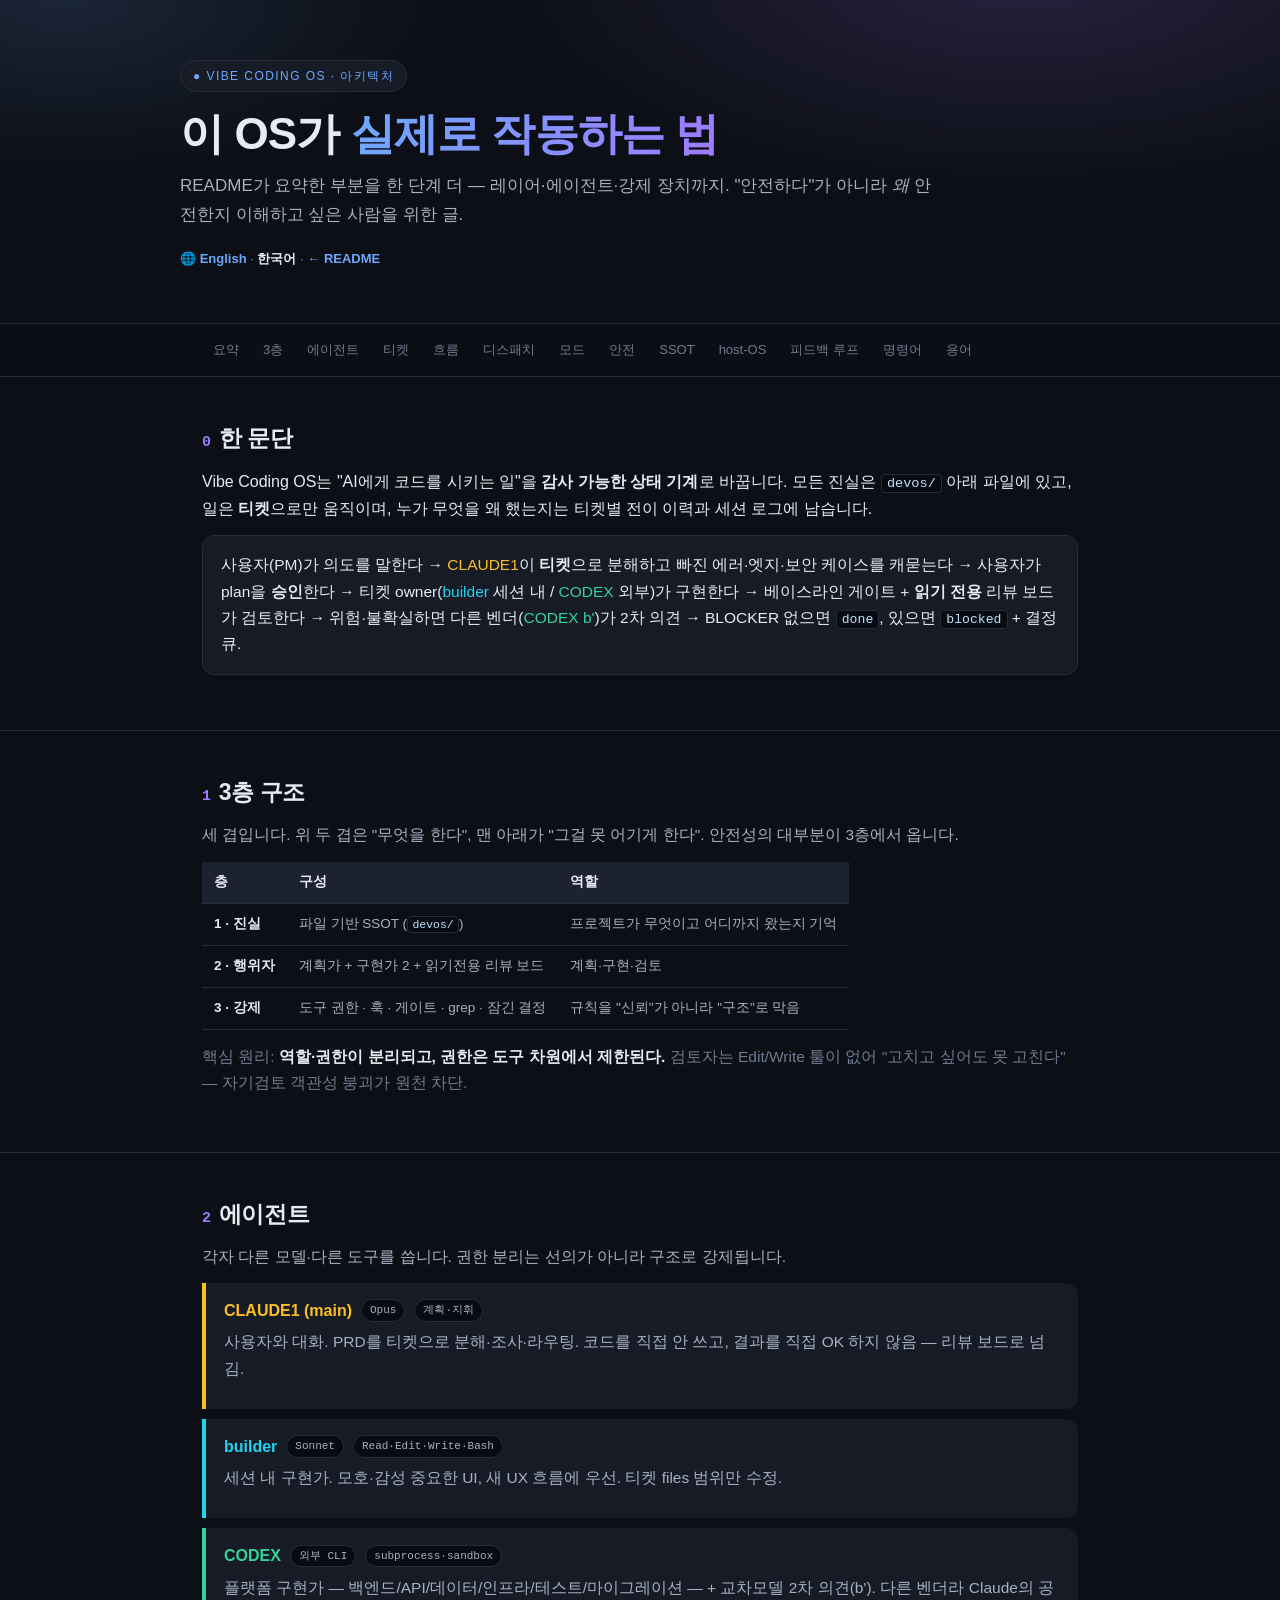
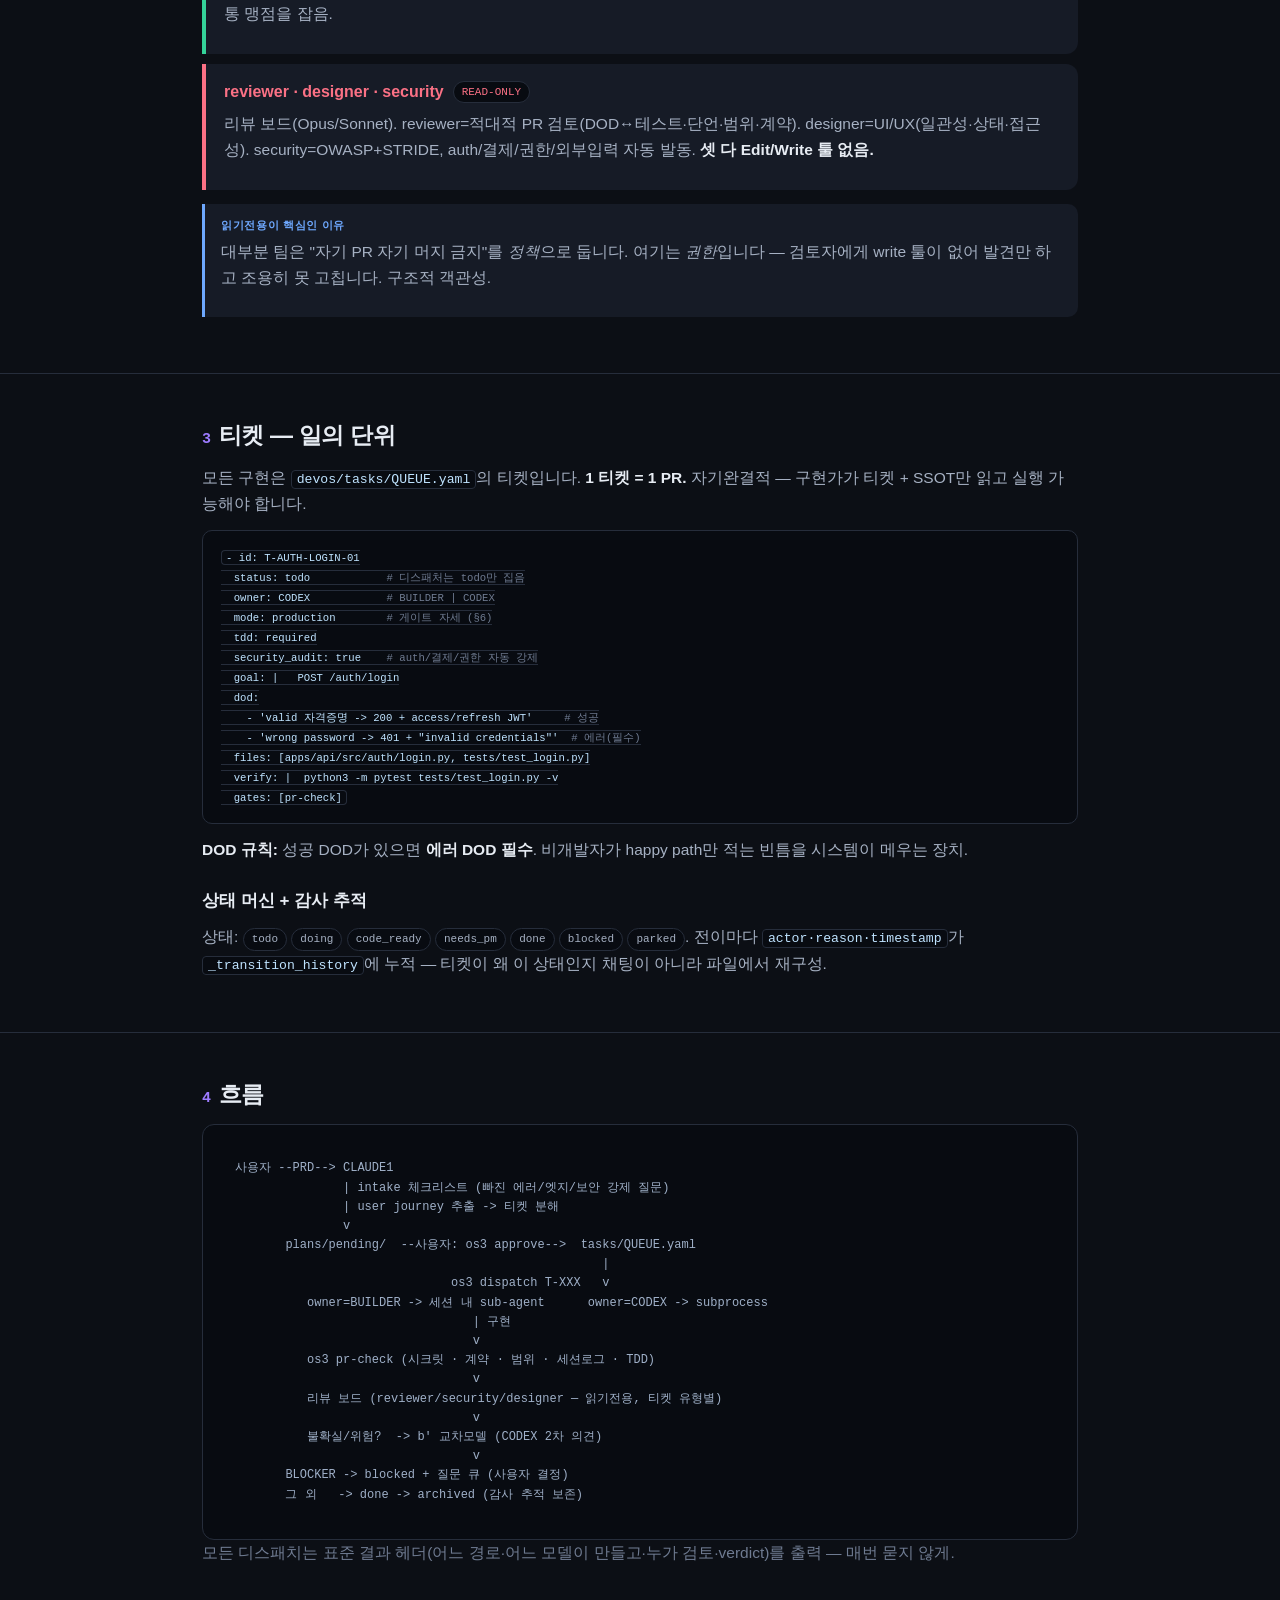
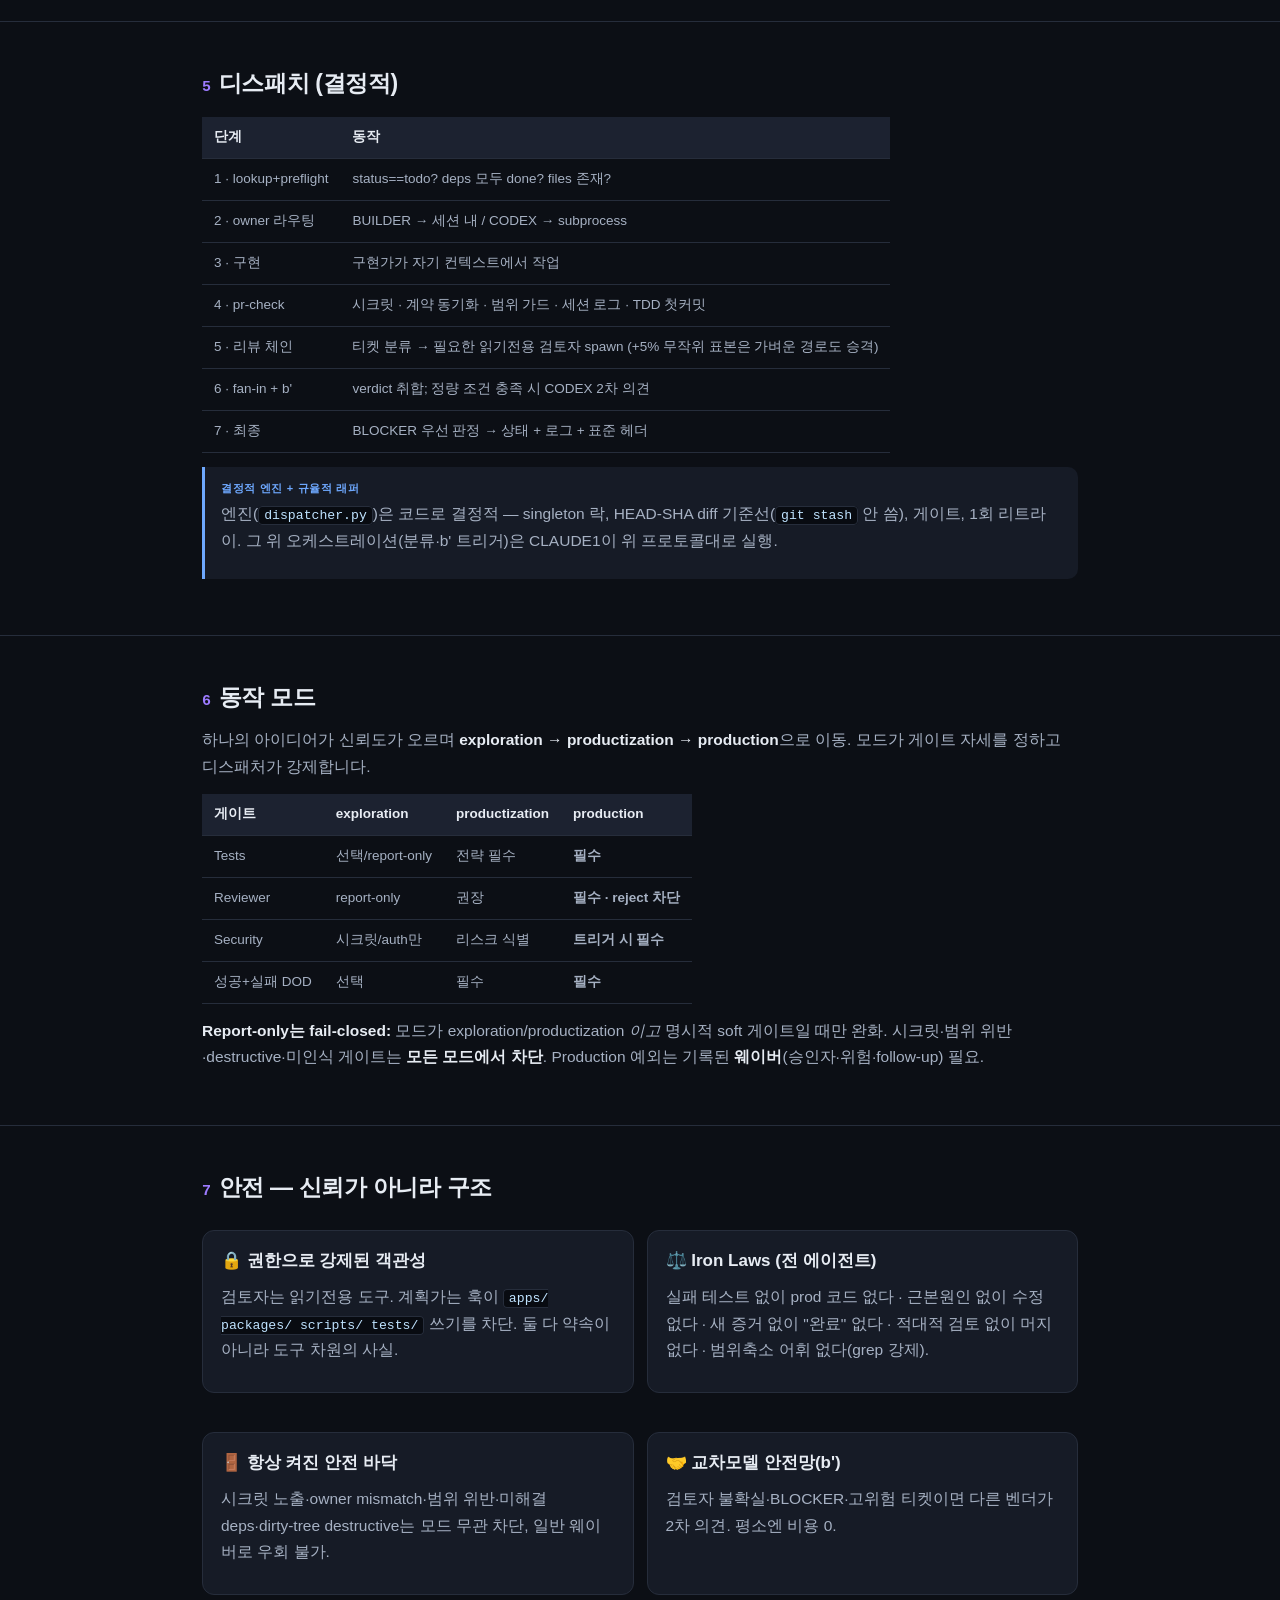
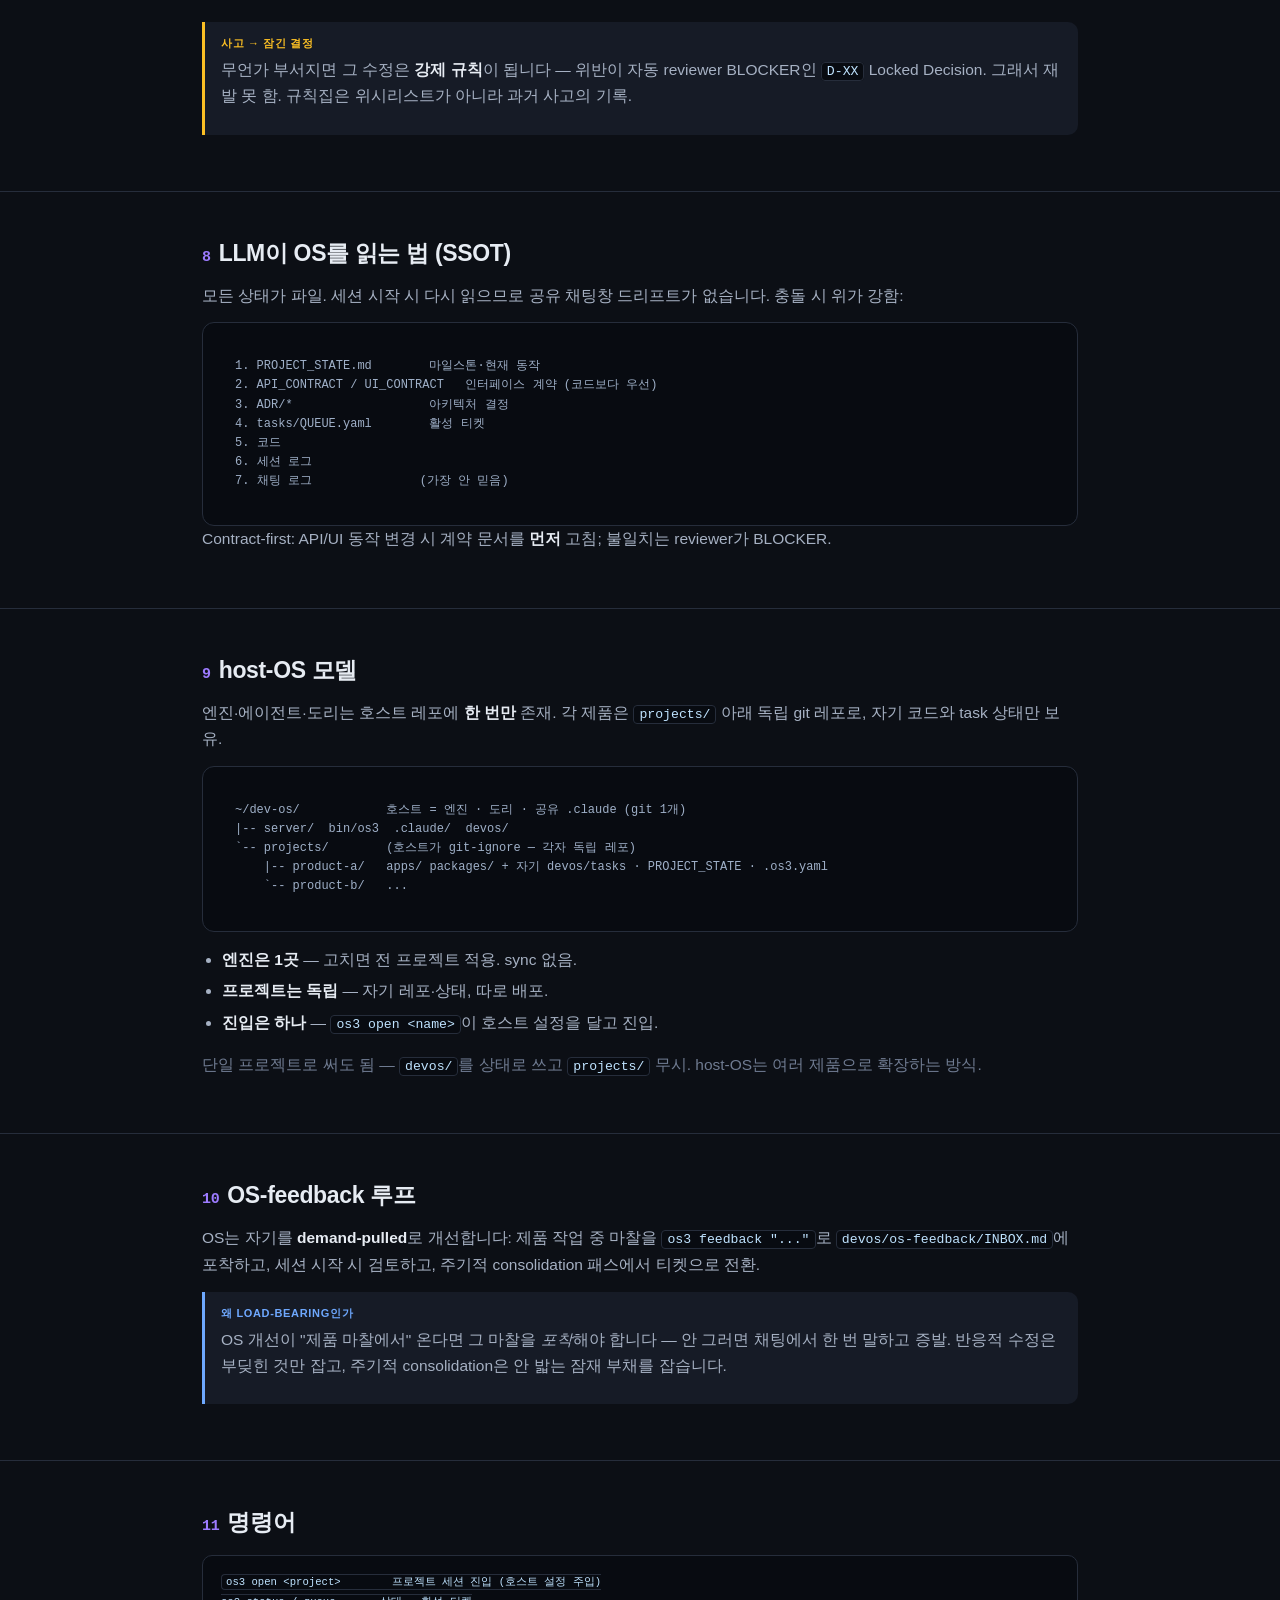
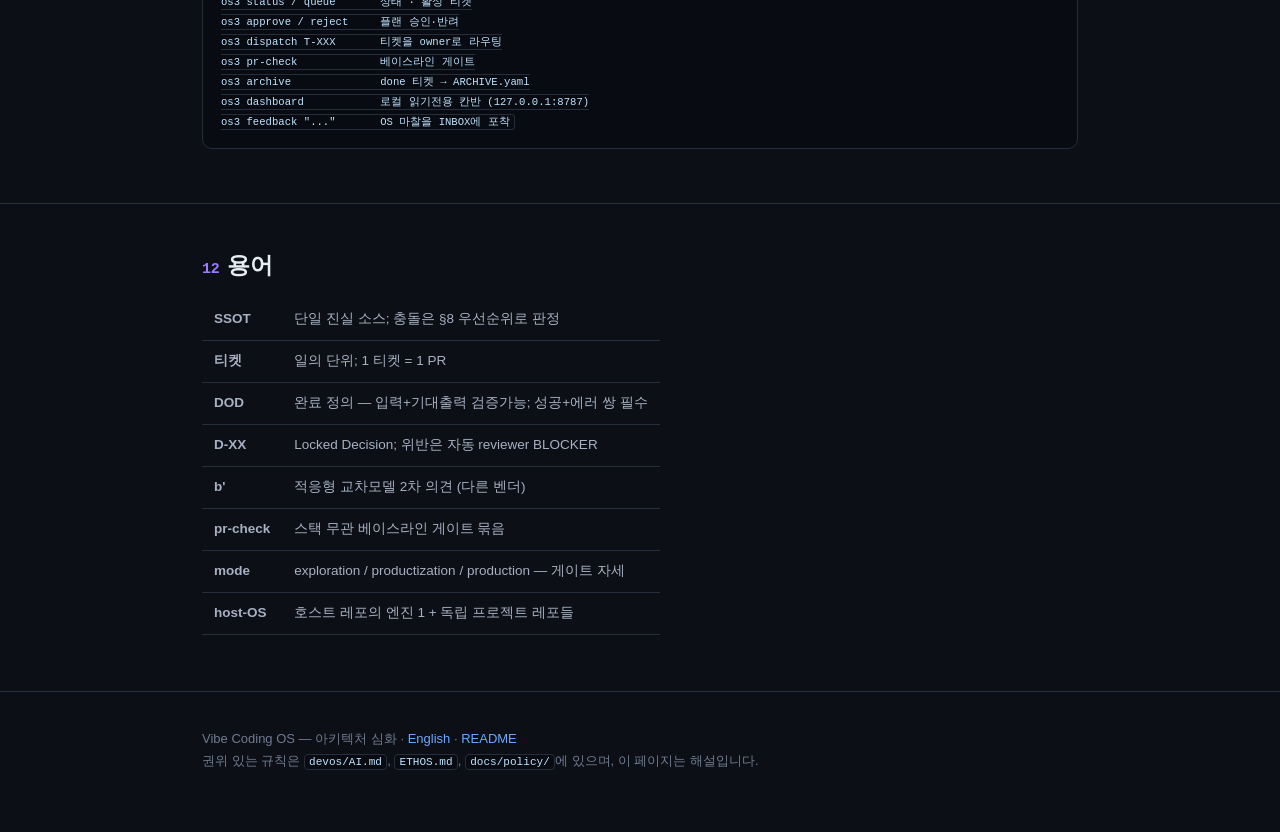
==== docs/deep-dive.ko.html @ 46623f46 "docs: add EN/KO architecture deep-dive HTML + link from README - docs/deep-dive.en.html / deep-dive." ====
<!DOCTYPE html>
<html lang="ko">
<head>
<meta charset="UTF-8">
<meta name="viewport" content="width=device-width, initial-scale=1.0">
<title>Vibe Coding OS — 아키텍처 심화</title>
<style>
  :root{--bg:#0c0f15;--panel:#11151e;--card:#161b26;--card2:#1c2230;--line:#262d3b;--ink:#e7ecf3;--ink2:#a6b1c3;--ink3:#6f7b91;--acc:#6ea8fe;--acc2:#9d7bff;--ok:#34d399;--warn:#fbbf24;--block:#fb7185;--builder:#22d3ee;--reviewer:#fb7185;--designer:#c084fc;--security:#fb923c;--codex:#34d399;--claude1:#fbbf24;--mono:"SF Mono",ui-monospace,Menlo,Consolas,monospace;--sans:-apple-system,BlinkMacSystemFont,"Segoe UI","Apple SD Gothic Neo",Roboto,sans-serif}
  *{box-sizing:border-box}html{scroll-behavior:smooth}
  body{margin:0;background:var(--bg);color:var(--ink);font-family:var(--sans);line-height:1.7;font-size:15.5px;-webkit-font-smoothing:antialiased}
  a{color:var(--acc);text-decoration:none}a:hover{text-decoration:underline}
  code{font-family:var(--mono);font-size:.85em;background:#080b11;border:1px solid var(--line);border-radius:4px;padding:.08em .38em;color:#bfe3ff}
  pre{font-family:var(--mono);font-size:12.5px;line-height:1.6;background:#080b11;border:1px solid var(--line);border-radius:10px;padding:16px 18px;overflow-x:auto;color:#ccd6e4}
  .wrap{max-width:920px;margin:0 auto;padding:0 22px}
  header.hero{border-bottom:1px solid var(--line);background:radial-gradient(900px 380px at 80% -10%,rgba(157,123,255,.18),transparent 60%),radial-gradient(700px 320px at 5% 0,rgba(110,168,254,.14),transparent 55%),var(--bg)}
  .hero-in{padding:60px 0 40px}
  .kick{display:inline-block;font-size:12px;letter-spacing:.12em;text-transform:uppercase;color:var(--acc);border:1px solid var(--line);background:var(--card);padding:5px 12px;border-radius:999px;margin-bottom:18px}
  h1{font-size:clamp(28px,5vw,44px);line-height:1.08;margin:0 0 14px;letter-spacing:-.02em;font-weight:800}
  h1 .g{background:linear-gradient(100deg,var(--acc),var(--acc2));-webkit-background-clip:text;background-clip:text;color:transparent}
  .lead{font-size:17px;color:var(--ink2);max-width:760px;margin:0 0 18px}
  .langs{font-size:13px;color:var(--ink3)}.langs a{font-weight:600}
  nav.toc{position:sticky;top:0;z-index:20;background:rgba(12,15,21,.85);backdrop-filter:blur(10px);border-bottom:1px solid var(--line)}
  nav.toc .wrap{display:flex;gap:2px;overflow-x:auto;padding:9px 22px}
  nav.toc a{white-space:nowrap;font-size:13px;color:var(--ink3);padding:6px 11px;border-radius:7px}
  nav.toc a:hover{color:var(--ink);background:var(--card);text-decoration:none}
  section{padding:42px 0;border-top:1px solid var(--line)}section:first-of-type{border-top:none}
  h2{font-size:23px;font-weight:800;letter-spacing:-.015em;margin:0 0 10px}
  h2 .n{font-family:var(--mono);font-size:15px;color:var(--acc2);font-weight:600;margin-right:8px}
  h3{font-size:17px;font-weight:700;margin:24px 0 8px}
  p{color:var(--ink2);margin:0 0 13px}ul,ol{color:var(--ink2);padding-left:20px}li{margin:5px 0}
  strong{color:var(--ink)}.muted{color:var(--ink3)}.lead2{font-size:16px;color:var(--ink)}
  table{width:100%;border-collapse:collapse;margin:14px 0;font-size:13.5px;display:block;overflow-x:auto}
  th,td{text-align:left;padding:9px 12px;border-bottom:1px solid var(--line);vertical-align:top}
  th{color:var(--ink);font-weight:700;background:var(--card2);white-space:nowrap}td{color:var(--ink2)}
  .card{background:var(--card);border:1px solid var(--line);border-radius:12px;padding:16px 18px;margin:13px 0}
  .grid{display:grid;gap:13px}.g2{grid-template-columns:1fr 1fr}
  @media(max-width:760px){.g2{grid-template-columns:1fr}}
  .note{border-left:3px solid var(--acc);background:var(--card);border-radius:0 10px 10px 0;padding:12px 16px;margin:14px 0}
  .note .l{font-weight:800;font-size:11px;letter-spacing:.06em;text-transform:uppercase;color:var(--acc);display:block;margin-bottom:4px}
  .note.warn{border-color:var(--warn)}.note.warn .l{color:var(--warn)}
  .chip{display:inline-block;font-family:var(--mono);font-size:11px;padding:1px 8px;border-radius:999px;border:1px solid var(--line);background:#080b11;color:var(--ink2)}
  .c1{color:var(--claude1)}.b{color:var(--builder)}.cx{color:var(--codex)}.r{color:var(--reviewer)}
  .agent{border-left:4px solid var(--line);background:var(--card);border-radius:0 12px 12px 0;padding:14px 18px;margin:10px 0}
  .agent .top{display:flex;align-items:center;gap:9px;flex-wrap:wrap;margin-bottom:5px}.agent .nm{font-weight:800;font-size:16px}
  .agent.c1{border-color:var(--claude1)}.agent.c1 .nm{color:var(--claude1)}
  .agent.b{border-color:var(--builder)}.agent.b .nm{color:var(--builder)}
  .agent.cx{border-color:var(--codex)}.agent.cx .nm{color:var(--codex)}
  .agent.r{border-color:var(--reviewer)}.agent.r .nm{color:var(--reviewer)}
  .diagram{background:#080b11;border:1px solid var(--line);border-radius:12px;padding:6px 14px;overflow-x:auto}
  .diagram pre{border:none;background:none;font-size:12px;color:#9fb0c8;white-space:pre}
  .foot{color:var(--ink3);font-size:13px;padding:36px 0 60px;border-top:1px solid var(--line)}
</style>
</head>
<body>
<header class="hero"><div class="wrap hero-in">
  <span class="kick">● Vibe Coding OS · 아키텍처</span>
  <h1>이 OS가 <span class="g">실제로 작동하는 법</span></h1>
  <p class="lead">README가 요약한 부분을 한 단계 더 — 레이어·에이전트·강제 장치까지. "안전하다"가 아니라 <em>왜</em> 안전한지 이해하고 싶은 사람을 위한 글.</p>
  <p class="langs">🌐 <a href="deep-dive.en.html">English</a> · <strong>한국어</strong> · <a href="../README.md">← README</a></p>
</div></header>

<nav class="toc"><div class="wrap">
  <a href="#tl">요약</a><a href="#layers">3층</a><a href="#agents">에이전트</a><a href="#tickets">티켓</a>
  <a href="#flow">흐름</a><a href="#dispatch">디스패치</a><a href="#modes">모드</a><a href="#safety">안전</a>
  <a href="#ssot">SSOT</a><a href="#hostos">host-OS</a><a href="#feedback">피드백 루프</a><a href="#cli">명령어</a><a href="#glossary">용어</a>
</div></nav>

<section id="tl"><div class="wrap">
  <h2><span class="n">0</span>한 문단</h2>
  <p class="lead2">Vibe Coding OS는 "AI에게 코드를 시키는 일"을 <strong>감사 가능한 상태 기계</strong>로 바꿉니다. 모든 진실은 <code>devos/</code> 아래 파일에 있고, 일은 <strong>티켓</strong>으로만 움직이며, 누가 무엇을 왜 했는지는 티켓별 전이 이력과 세션 로그에 남습니다.</p>
  <div class="card"><p style="margin:0;color:var(--ink)">사용자(PM)가 의도를 말한다 → <span class="c1">CLAUDE1</span>이 <strong>티켓</strong>으로 분해하고 빠진 에러·엣지·보안 케이스를 캐묻는다 → 사용자가 plan을 <strong>승인</strong>한다 → 티켓 owner(<span class="b">builder</span> 세션 내 / <span class="cx">CODEX</span> 외부)가 구현한다 → 베이스라인 게이트 + <strong>읽기 전용</strong> 리뷰 보드가 검토한다 → 위험·불확실하면 다른 벤더(<span class="cx">CODEX b'</span>)가 2차 의견 → BLOCKER 없으면 <code>done</code>, 있으면 <code>blocked</code> + 결정 큐.</p></div>
</div></section>

<section id="layers"><div class="wrap">
  <h2><span class="n">1</span>3층 구조</h2>
  <p>세 겹입니다. 위 두 겹은 "무엇을 한다", 맨 아래가 "그걸 못 어기게 한다". 안전성의 대부분이 3층에서 옵니다.</p>
  <table>
    <thead><tr><th>층</th><th>구성</th><th>역할</th></tr></thead>
    <tbody>
      <tr><td><strong>1 · 진실</strong></td><td>파일 기반 SSOT (<code>devos/</code>)</td><td>프로젝트가 무엇이고 어디까지 왔는지 기억</td></tr>
      <tr><td><strong>2 · 행위자</strong></td><td>계획가 + 구현가 2 + 읽기전용 리뷰 보드</td><td>계획·구현·검토</td></tr>
      <tr><td><strong>3 · 강제</strong></td><td>도구 권한 · 훅 · 게이트 · grep · 잠긴 결정</td><td>규칙을 "신뢰"가 아니라 "구조"로 막음</td></tr>
    </tbody>
  </table>
  <p class="muted">핵심 원리: <strong>역할·권한이 분리되고, 권한은 도구 차원에서 제한된다.</strong> 검토자는 Edit/Write 툴이 없어 "고치고 싶어도 못 고친다" — 자기검토 객관성 붕괴가 원천 차단.</p>
</div></section>

<section id="agents"><div class="wrap">
  <h2><span class="n">2</span>에이전트</h2>
  <p>각자 다른 모델·다른 도구를 씁니다. 권한 분리는 선의가 아니라 구조로 강제됩니다.</p>
  <div class="agent c1"><div class="top"><span class="nm">CLAUDE1 (main)</span><span class="chip">Opus</span><span class="chip">계획·지휘</span></div><p>사용자와 대화. PRD를 티켓으로 분해·조사·라우팅. 코드를 직접 안 쓰고, 결과를 직접 OK 하지 않음 — 리뷰 보드로 넘김.</p></div>
  <div class="agent b"><div class="top"><span class="nm">builder</span><span class="chip">Sonnet</span><span class="chip">Read·Edit·Write·Bash</span></div><p>세션 내 구현가. 모호·감성 중요한 UI, 새 UX 흐름에 우선. 티켓 files 범위만 수정.</p></div>
  <div class="agent cx"><div class="top"><span class="nm">CODEX</span><span class="chip">외부 CLI</span><span class="chip">subprocess·sandbox</span></div><p>플랫폼 구현가 — 백엔드/API/데이터/인프라/테스트/마이그레이션 — + 교차모델 2차 의견(b'). 다른 벤더라 Claude의 공통 맹점을 잡음.</p></div>
  <div class="agent r"><div class="top"><span class="nm">reviewer · designer · security</span><span class="chip" style="color:var(--reviewer)">READ-ONLY</span></div><p>리뷰 보드(Opus/Sonnet). reviewer=적대적 PR 검토(DOD↔테스트·단언·범위·계약). designer=UI/UX(일관성·상태·접근성). security=OWASP+STRIDE, auth/결제/권한/외부입력 자동 발동. <strong>셋 다 Edit/Write 툴 없음.</strong></p></div>
  <div class="note"><span class="l">읽기전용이 핵심인 이유</span><p>대부분 팀은 "자기 PR 자기 머지 금지"를 <em>정책</em>으로 둡니다. 여기는 <em>권한</em>입니다 — 검토자에게 write 툴이 없어 발견만 하고 조용히 못 고칩니다. 구조적 객관성.</p></div>
</div></section>

<section id="tickets"><div class="wrap">
  <h2><span class="n">3</span>티켓 — 일의 단위</h2>
  <p>모든 구현은 <code>devos/tasks/QUEUE.yaml</code>의 티켓입니다. <strong>1 티켓 = 1 PR.</strong> 자기완결적 — 구현가가 티켓 + SSOT만 읽고 실행 가능해야 합니다.</p>
  <pre><code>- id: T-AUTH-LOGIN-01
  status: todo            <span class="muted"># 디스패처는 todo만 집음</span>
  owner: CODEX            <span class="muted"># BUILDER | CODEX</span>
  mode: production        <span class="muted"># 게이트 자세 (§6)</span>
  tdd: required
  security_audit: true    <span class="muted"># auth/결제/권한 자동 강제</span>
  goal: |   POST /auth/login
  dod:
    - 'valid 자격증명 -> 200 + access/refresh JWT'     <span class="muted"># 성공</span>
    - 'wrong password -> 401 + "invalid credentials"'  <span class="muted"># 에러(필수)</span>
  files: [apps/api/src/auth/login.py, tests/test_login.py]
  verify: |  python3 -m pytest tests/test_login.py -v
  gates: [pr-check]</code></pre>
  <p><strong>DOD 규칙:</strong> 성공 DOD가 있으면 <strong>에러 DOD 필수</strong>. 비개발자가 happy path만 적는 빈틈을 시스템이 메우는 장치.</p>
  <h3>상태 머신 + 감사 추적</h3>
  <p>상태: <span class="chip">todo</span> <span class="chip">doing</span> <span class="chip">code_ready</span> <span class="chip">needs_pm</span> <span class="chip">done</span> <span class="chip">blocked</span> <span class="chip">parked</span>. 전이마다 <code>actor·reason·timestamp</code>가 <code>_transition_history</code>에 누적 — 티켓이 왜 이 상태인지 채팅이 아니라 파일에서 재구성.</p>
</div></section>

<section id="flow"><div class="wrap">
  <h2><span class="n">4</span>흐름</h2>
  <div class="diagram"><pre>사용자 --PRD--> CLAUDE1
               | intake 체크리스트 (빠진 에러/엣지/보안 강제 질문)
               | user journey 추출 -> 티켓 분해
               v
       plans/pending/  --사용자: os3 approve-->  tasks/QUEUE.yaml
                                                   |
                              os3 dispatch T-XXX   v
          owner=BUILDER -> 세션 내 sub-agent      owner=CODEX -> subprocess
                                 | 구현
                                 v
          os3 pr-check (시크릿 · 계약 · 범위 · 세션로그 · TDD)
                                 v
          리뷰 보드 (reviewer/security/designer — 읽기전용, 티켓 유형별)
                                 v
          불확실/위험?  -> b' 교차모델 (CODEX 2차 의견)
                                 v
       BLOCKER -> blocked + 질문 큐 (사용자 결정)
       그 외   -> done -> archived (감사 추적 보존)</pre></div>
  <p class="muted">모든 디스패치는 표준 결과 헤더(어느 경로·어느 모델이 만들고·누가 검토·verdict)를 출력 — 매번 묻지 않게.</p>
</div></section>

<section id="dispatch"><div class="wrap">
  <h2><span class="n">5</span>디스패치 (결정적)</h2>
  <table>
    <thead><tr><th>단계</th><th>동작</th></tr></thead>
    <tbody>
      <tr><td>1 · lookup+preflight</td><td>status==todo? deps 모두 done? files 존재?</td></tr>
      <tr><td>2 · owner 라우팅</td><td>BUILDER → 세션 내 / CODEX → subprocess</td></tr>
      <tr><td>3 · 구현</td><td>구현가가 자기 컨텍스트에서 작업</td></tr>
      <tr><td>4 · pr-check</td><td>시크릿 · 계약 동기화 · 범위 가드 · 세션 로그 · TDD 첫커밋</td></tr>
      <tr><td>5 · 리뷰 체인</td><td>티켓 분류 → 필요한 읽기전용 검토자 spawn (+5% 무작위 표본은 가벼운 경로도 승격)</td></tr>
      <tr><td>6 · fan-in + b'</td><td>verdict 취합; 정량 조건 충족 시 CODEX 2차 의견</td></tr>
      <tr><td>7 · 최종</td><td>BLOCKER 우선 판정 → 상태 + 로그 + 표준 헤더</td></tr>
    </tbody>
  </table>
  <div class="note"><span class="l">결정적 엔진 + 규율적 래퍼</span><p>엔진(<code>dispatcher.py</code>)은 코드로 결정적 — singleton 락, HEAD-SHA diff 기준선(<code>git stash</code> 안 씀), 게이트, 1회 리트라이. 그 위 오케스트레이션(분류·b' 트리거)은 CLAUDE1이 위 프로토콜대로 실행.</p></div>
</div></section>

<section id="modes"><div class="wrap">
  <h2><span class="n">6</span>동작 모드</h2>
  <p>하나의 아이디어가 신뢰도가 오르며 <strong>exploration → productization → production</strong>으로 이동. 모드가 게이트 자세를 정하고 디스패처가 강제합니다.</p>
  <table>
    <thead><tr><th>게이트</th><th>exploration</th><th>productization</th><th>production</th></tr></thead>
    <tbody>
      <tr><td>Tests</td><td>선택/report-only</td><td>전략 필수</td><td><b>필수</b></td></tr>
      <tr><td>Reviewer</td><td>report-only</td><td>권장</td><td><b>필수 · reject 차단</b></td></tr>
      <tr><td>Security</td><td>시크릿/auth만</td><td>리스크 식별</td><td><b>트리거 시 필수</b></td></tr>
      <tr><td>성공+실패 DOD</td><td>선택</td><td>필수</td><td><b>필수</b></td></tr>
    </tbody>
  </table>
  <p><strong>Report-only는 fail-closed:</strong> 모드가 exploration/productization <em>이고</em> 명시적 soft 게이트일 때만 완화. 시크릿·범위 위반·destructive·미인식 게이트는 <strong>모든 모드에서 차단</strong>. Production 예외는 기록된 <strong>웨이버</strong>(승인자·위험·follow-up) 필요.</p>
</div></section>

<section id="safety"><div class="wrap">
  <h2><span class="n">7</span>안전 — 신뢰가 아니라 구조</h2>
  <div class="grid g2">
    <div class="card"><h3 style="margin-top:0">🔒 권한으로 강제된 객관성</h3><p>검토자는 읽기전용 도구. 계획가는 훅이 <code>apps/ packages/ scripts/ tests/</code> 쓰기를 차단. 둘 다 약속이 아니라 도구 차원의 사실.</p></div>
    <div class="card"><h3 style="margin-top:0">⚖️ Iron Laws (전 에이전트)</h3><p>실패 테스트 없이 prod 코드 없다 · 근본원인 없이 수정 없다 · 새 증거 없이 "완료" 없다 · 적대적 검토 없이 머지 없다 · 범위축소 어휘 없다(grep 강제).</p></div>
    <div class="card"><h3 style="margin-top:0">🚪 항상 켜진 안전 바닥</h3><p>시크릿 노출·owner mismatch·범위 위반·미해결 deps·dirty-tree destructive는 모드 무관 차단, 일반 웨이버로 우회 불가.</p></div>
    <div class="card"><h3 style="margin-top:0">🤝 교차모델 안전망(b')</h3><p>검토자 불확실·BLOCKER·고위험 티켓이면 다른 벤더가 2차 의견. 평소엔 비용 0.</p></div>
  </div>
  <div class="note warn"><span class="l">사고 → 잠긴 결정</span><p>무언가 부서지면 그 수정은 <strong>강제 규칙</strong>이 됩니다 — 위반이 자동 reviewer BLOCKER인 <code>D-XX</code> Locked Decision. 그래서 재발 못 함. 규칙집은 위시리스트가 아니라 과거 사고의 기록.</p></div>
</div></section>

<section id="ssot"><div class="wrap">
  <h2><span class="n">8</span>LLM이 OS를 읽는 법 (SSOT)</h2>
  <p>모든 상태가 파일. 세션 시작 시 다시 읽으므로 공유 채팅창 드리프트가 없습니다. 충돌 시 위가 강함:</p>
  <div class="diagram"><pre>1. PROJECT_STATE.md        마일스톤·현재 동작
2. API_CONTRACT / UI_CONTRACT   인터페이스 계약 (코드보다 우선)
3. ADR/*                   아키텍처 결정
4. tasks/QUEUE.yaml        활성 티켓
5. 코드
6. 세션 로그
7. 채팅 로그               (가장 안 믿음)</pre></div>
  <p>Contract-first: API/UI 동작 변경 시 계약 문서를 <strong>먼저</strong> 고침; 불일치는 reviewer가 BLOCKER.</p>
</div></section>

<section id="hostos"><div class="wrap">
  <h2><span class="n">9</span>host-OS 모델</h2>
  <p>엔진·에이전트·도리는 호스트 레포에 <strong>한 번만</strong> 존재. 각 제품은 <code>projects/</code> 아래 독립 git 레포로, 자기 코드와 task 상태만 보유.</p>
  <div class="diagram"><pre>~/dev-os/            호스트 = 엔진 · 도리 · 공유 .claude (git 1개)
|-- server/  bin/os3  .claude/  devos/
`-- projects/        (호스트가 git-ignore — 각자 독립 레포)
    |-- product-a/   apps/ packages/ + 자기 devos/tasks · PROJECT_STATE · .os3.yaml
    `-- product-b/   ...</pre></div>
  <ul>
    <li><strong>엔진은 1곳</strong> — 고치면 전 프로젝트 적용. sync 없음.</li>
    <li><strong>프로젝트는 독립</strong> — 자기 레포·상태, 따로 배포.</li>
    <li><strong>진입은 하나</strong> — <code>os3 open &lt;name&gt;</code>이 호스트 설정을 달고 진입.</li>
  </ul>
  <p class="muted">단일 프로젝트로 써도 됨 — <code>devos/</code>를 상태로 쓰고 <code>projects/</code> 무시. host-OS는 여러 제품으로 확장하는 방식.</p>
</div></section>

<section id="feedback"><div class="wrap">
  <h2><span class="n">10</span>OS-feedback 루프</h2>
  <p>OS는 자기를 <strong>demand-pulled</strong>로 개선합니다: 제품 작업 중 마찰을 <code>os3 feedback "..."</code>로 <code>devos/os-feedback/INBOX.md</code>에 포착하고, 세션 시작 시 검토하고, 주기적 consolidation 패스에서 티켓으로 전환.</p>
  <div class="note"><span class="l">왜 load-bearing인가</span><p>OS 개선이 "제품 마찰에서" 온다면 그 마찰을 <em>포착</em>해야 합니다 — 안 그러면 채팅에서 한 번 말하고 증발. 반응적 수정은 부딪힌 것만 잡고, 주기적 consolidation은 안 밟는 잠재 부채를 잡습니다.</p></div>
</div></section>

<section id="cli"><div class="wrap">
  <h2><span class="n">11</span>명령어</h2>
  <pre><code>os3 open &lt;project&gt;        프로젝트 세션 진입 (호스트 설정 주입)
os3 status / queue       상태 · 활성 티켓
os3 approve / reject     플랜 승인·반려
os3 dispatch T-XXX       티켓을 owner로 라우팅
os3 pr-check             베이스라인 게이트
os3 archive              done 티켓 → ARCHIVE.yaml
os3 dashboard            로컬 읽기전용 칸반 (127.0.0.1:8787)
os3 feedback "..."       OS 마찰을 INBOX에 포착</code></pre>
</div></section>

<section id="glossary"><div class="wrap">
  <h2><span class="n">12</span>용어</h2>
  <table><tbody>
    <tr><td><b>SSOT</b></td><td>단일 진실 소스; 충돌은 §8 우선순위로 판정</td></tr>
    <tr><td><b>티켓</b></td><td>일의 단위; 1 티켓 = 1 PR</td></tr>
    <tr><td><b>DOD</b></td><td>완료 정의 — 입력+기대출력 검증가능; 성공+에러 쌍 필수</td></tr>
    <tr><td><b>D-XX</b></td><td>Locked Decision; 위반은 자동 reviewer BLOCKER</td></tr>
    <tr><td><b>b'</b></td><td>적응형 교차모델 2차 의견 (다른 벤더)</td></tr>
    <tr><td><b>pr-check</b></td><td>스택 무관 베이스라인 게이트 묶음</td></tr>
    <tr><td><b>mode</b></td><td>exploration / productization / production — 게이트 자세</td></tr>
    <tr><td><b>host-OS</b></td><td>호스트 레포의 엔진 1 + 독립 프로젝트 레포들</td></tr>
  </tbody></table>
</div></section>

<div class="foot"><div class="wrap">Vibe Coding OS — 아키텍처 심화 · <a href="deep-dive.en.html">English</a> · <a href="../README.md">README</a><br>권위 있는 규칙은 <code>devos/AI.md</code>, <code>ETHOS.md</code>, <code>docs/policy/</code>에 있으며, 이 페이지는 해설입니다.</div></div>
</body>
</html>
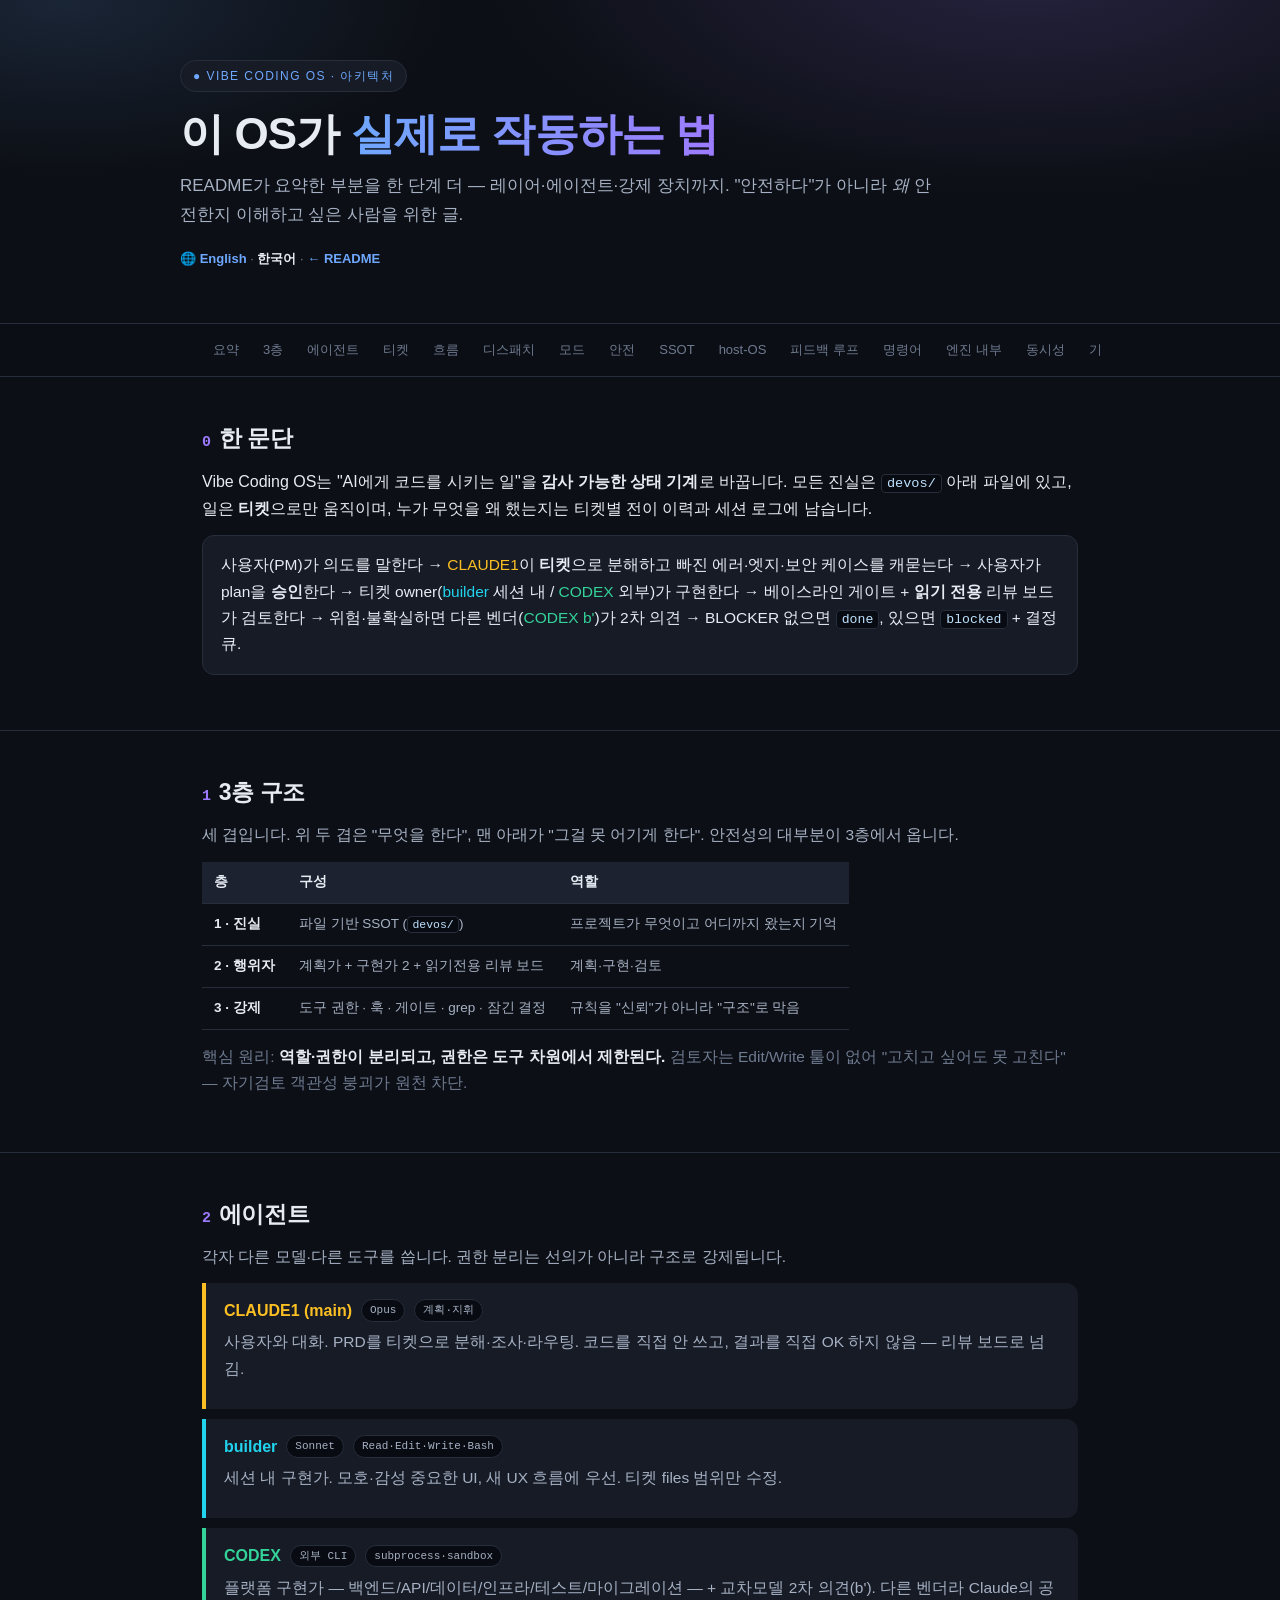
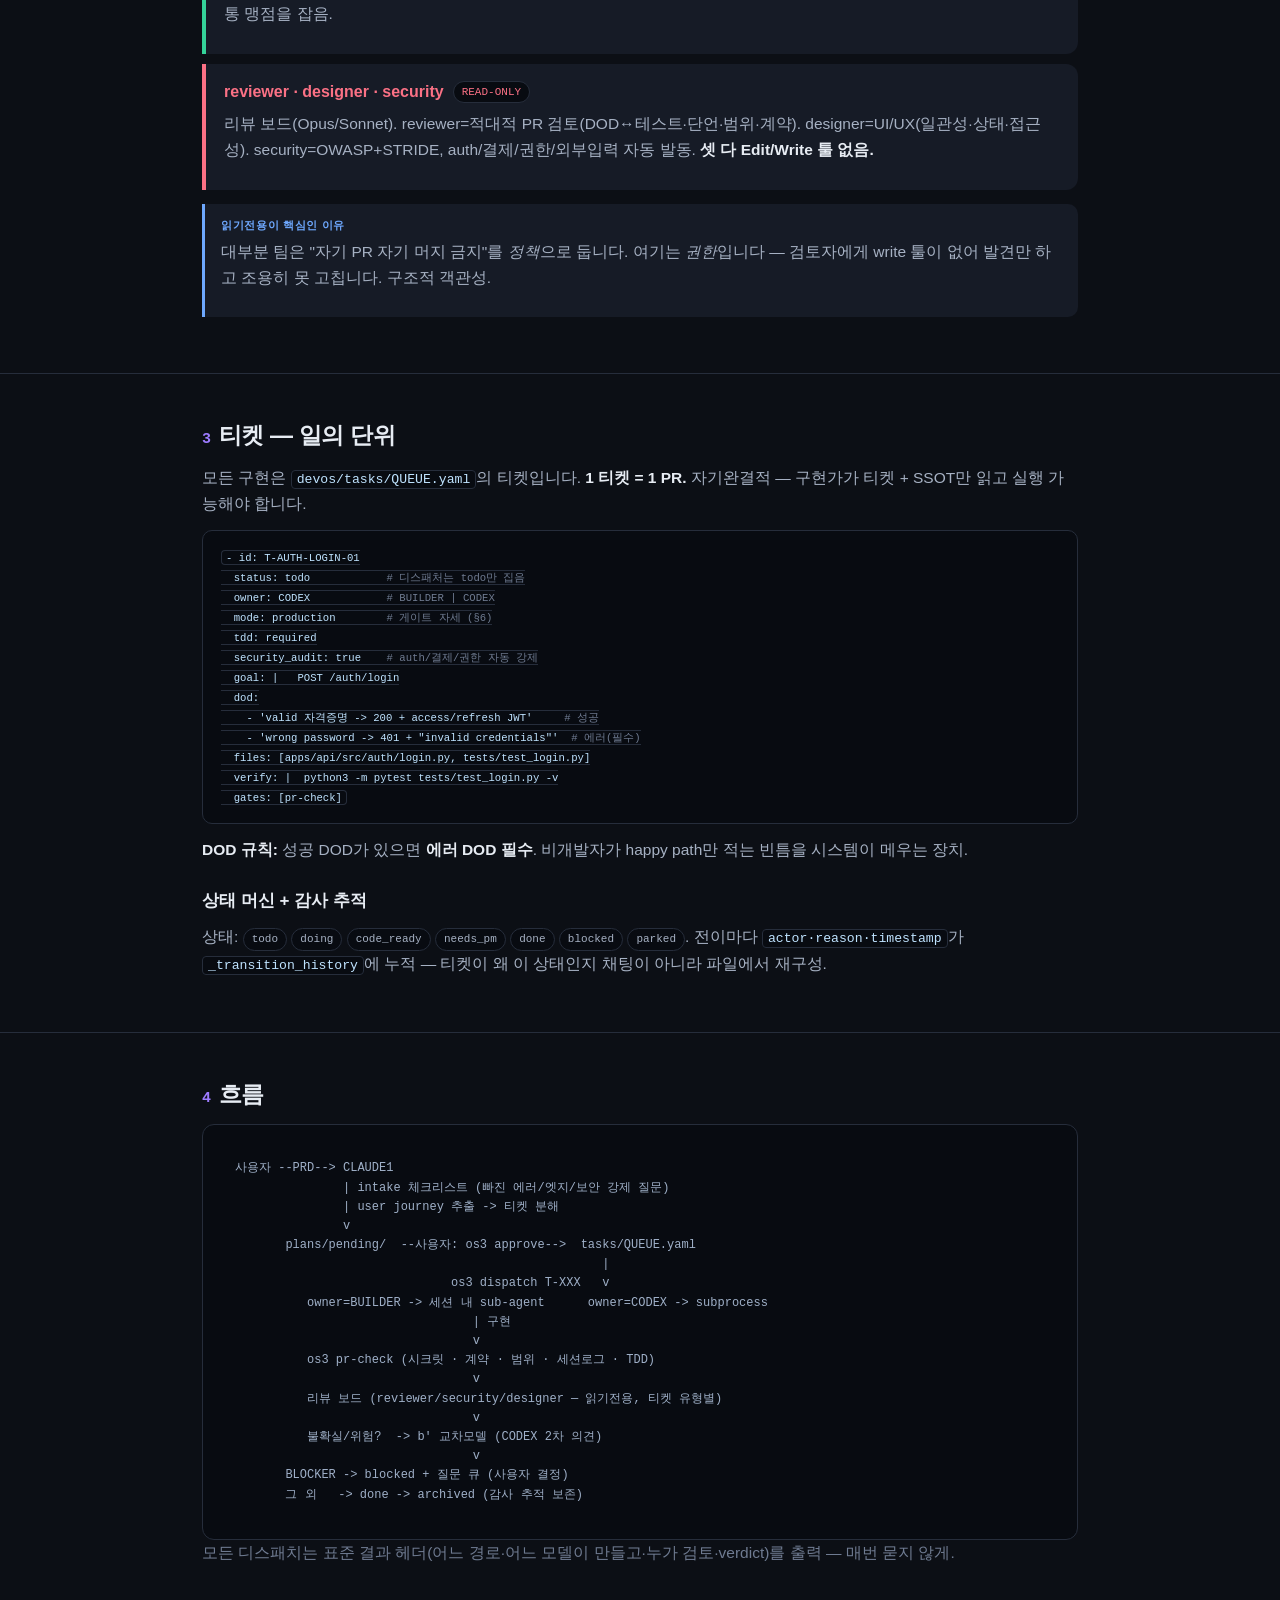
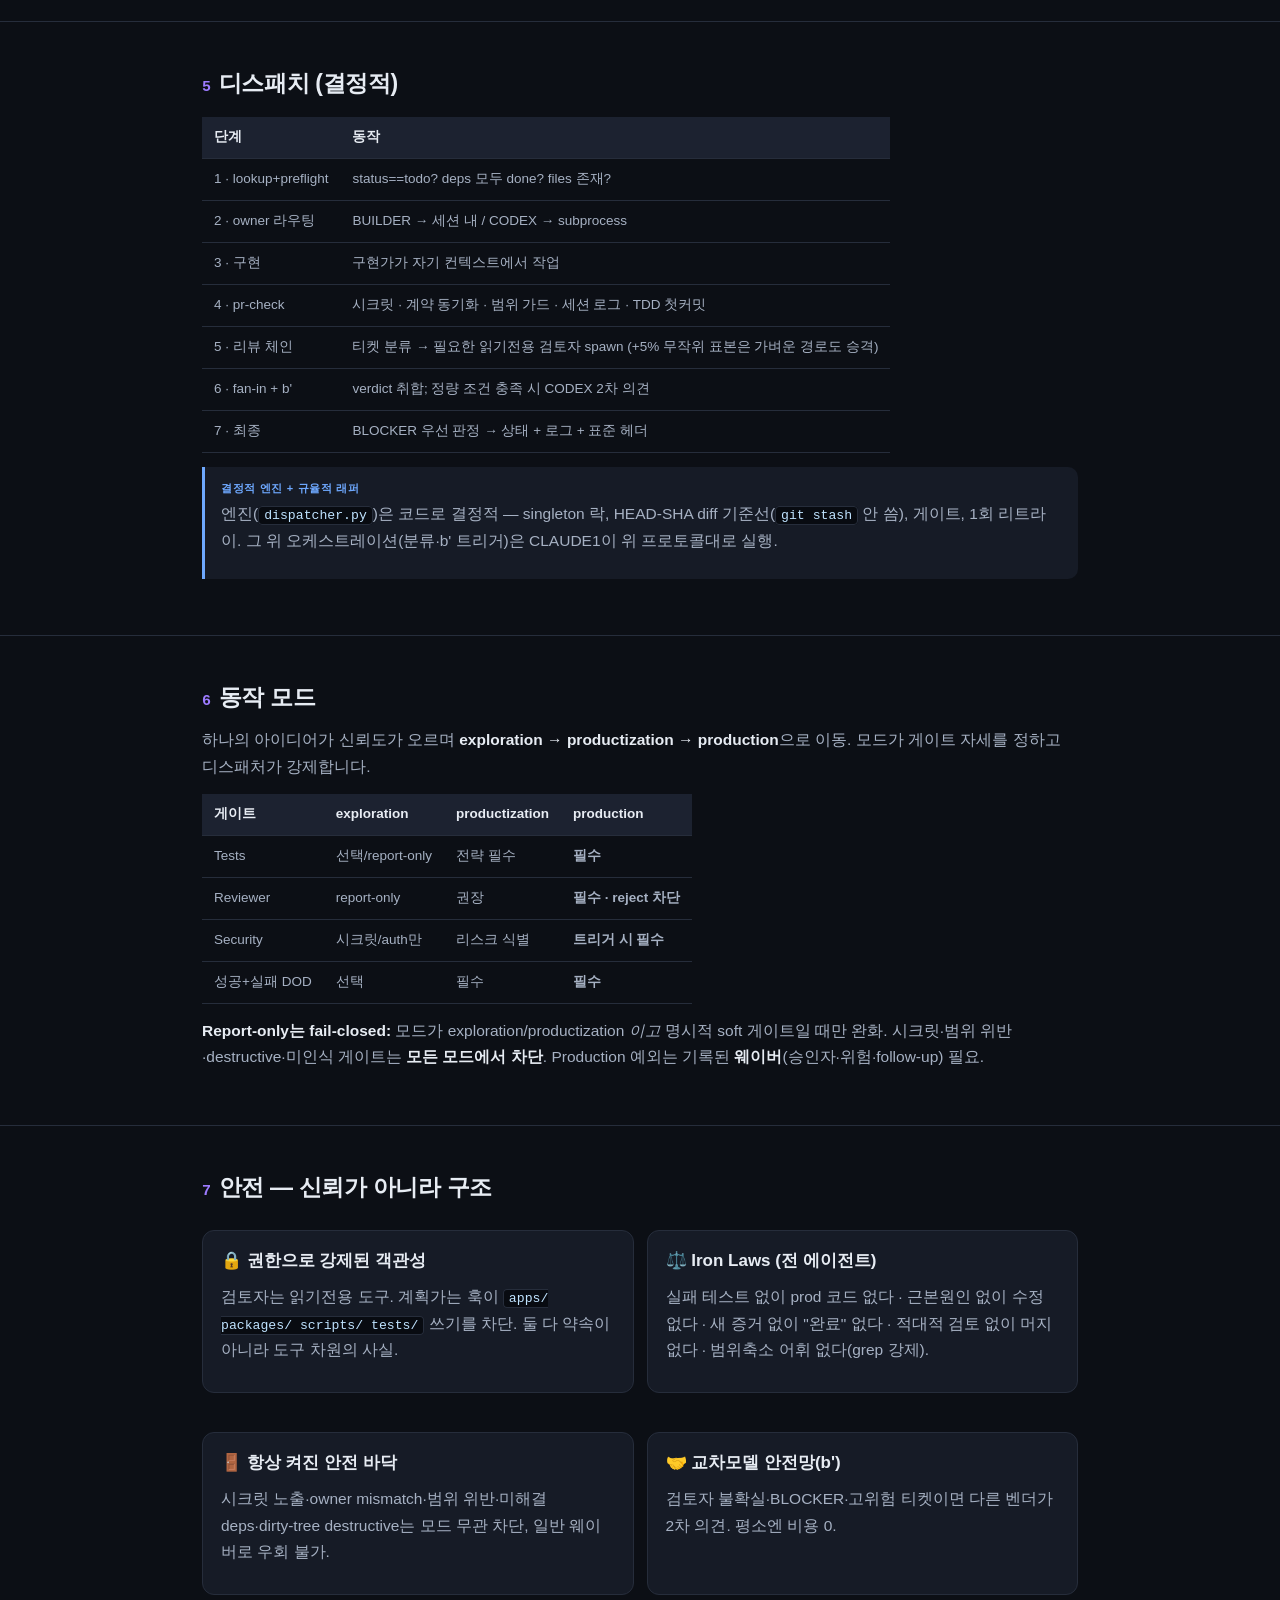
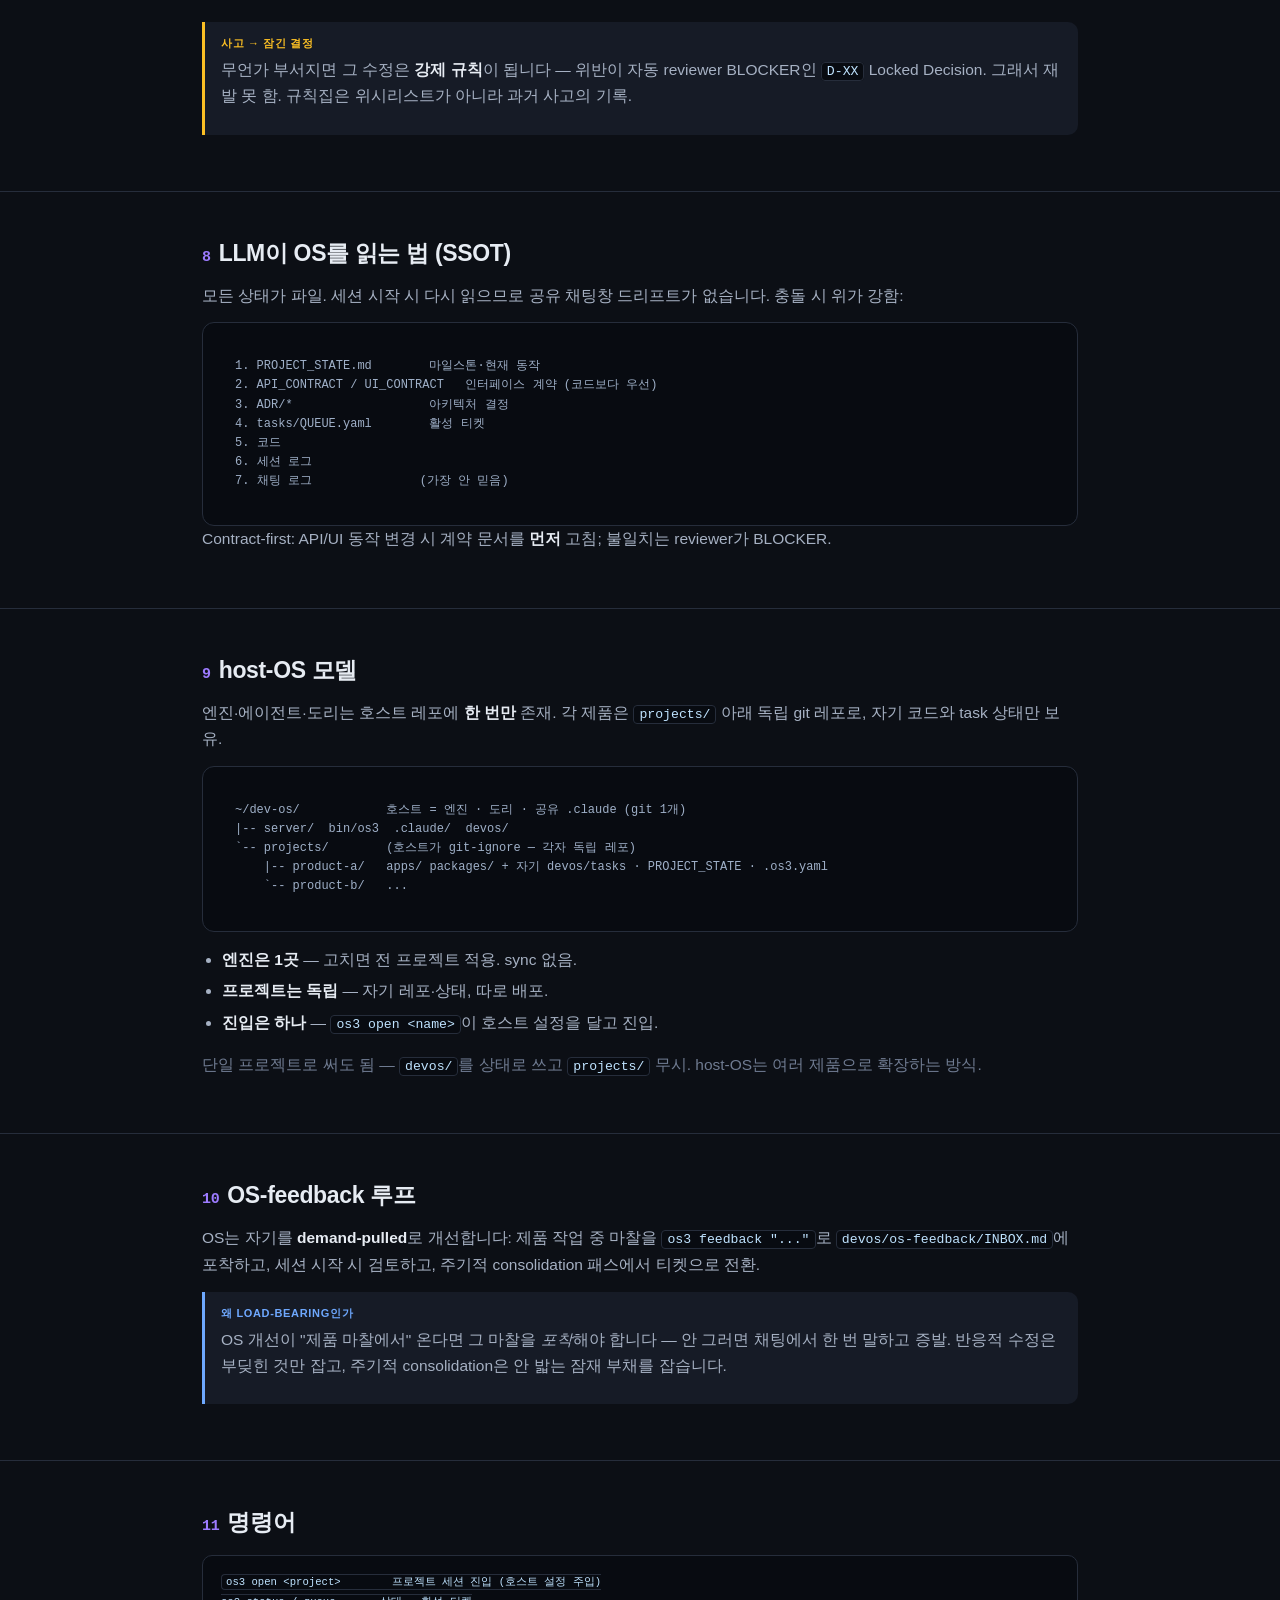
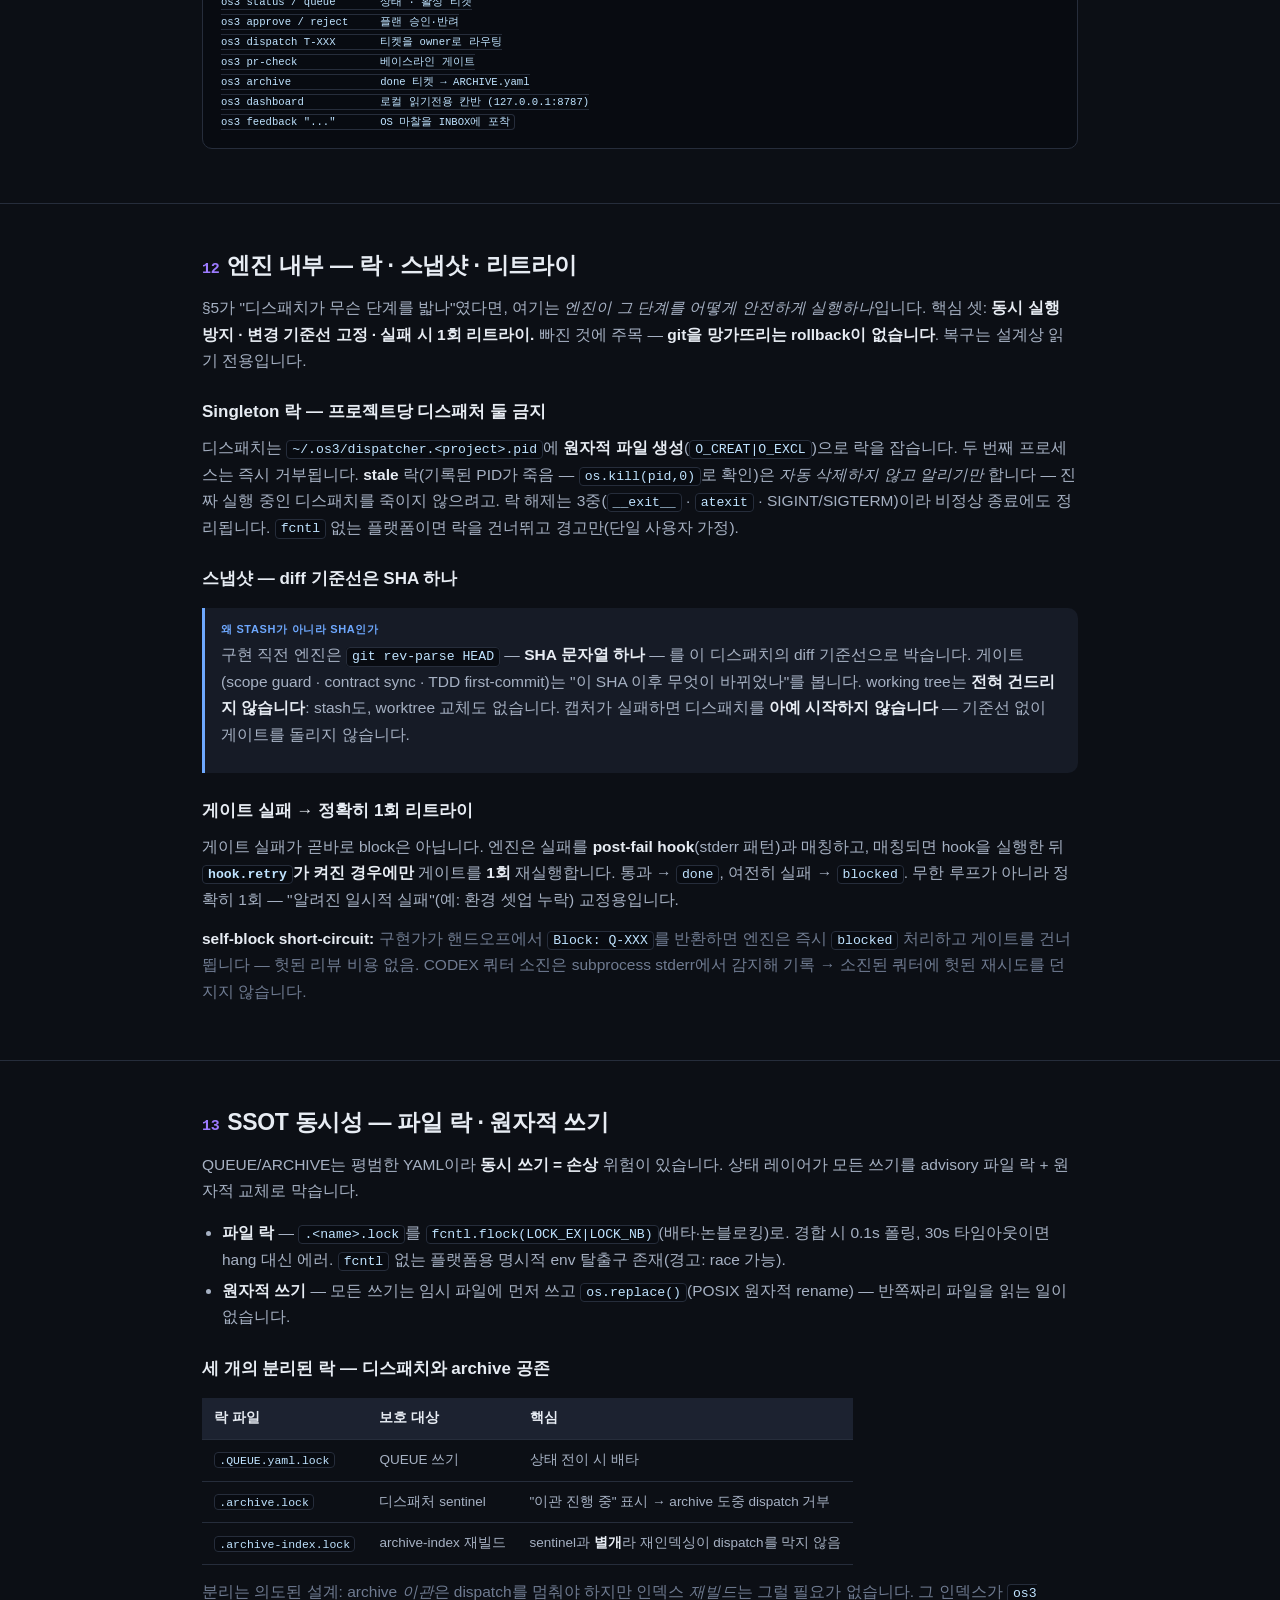
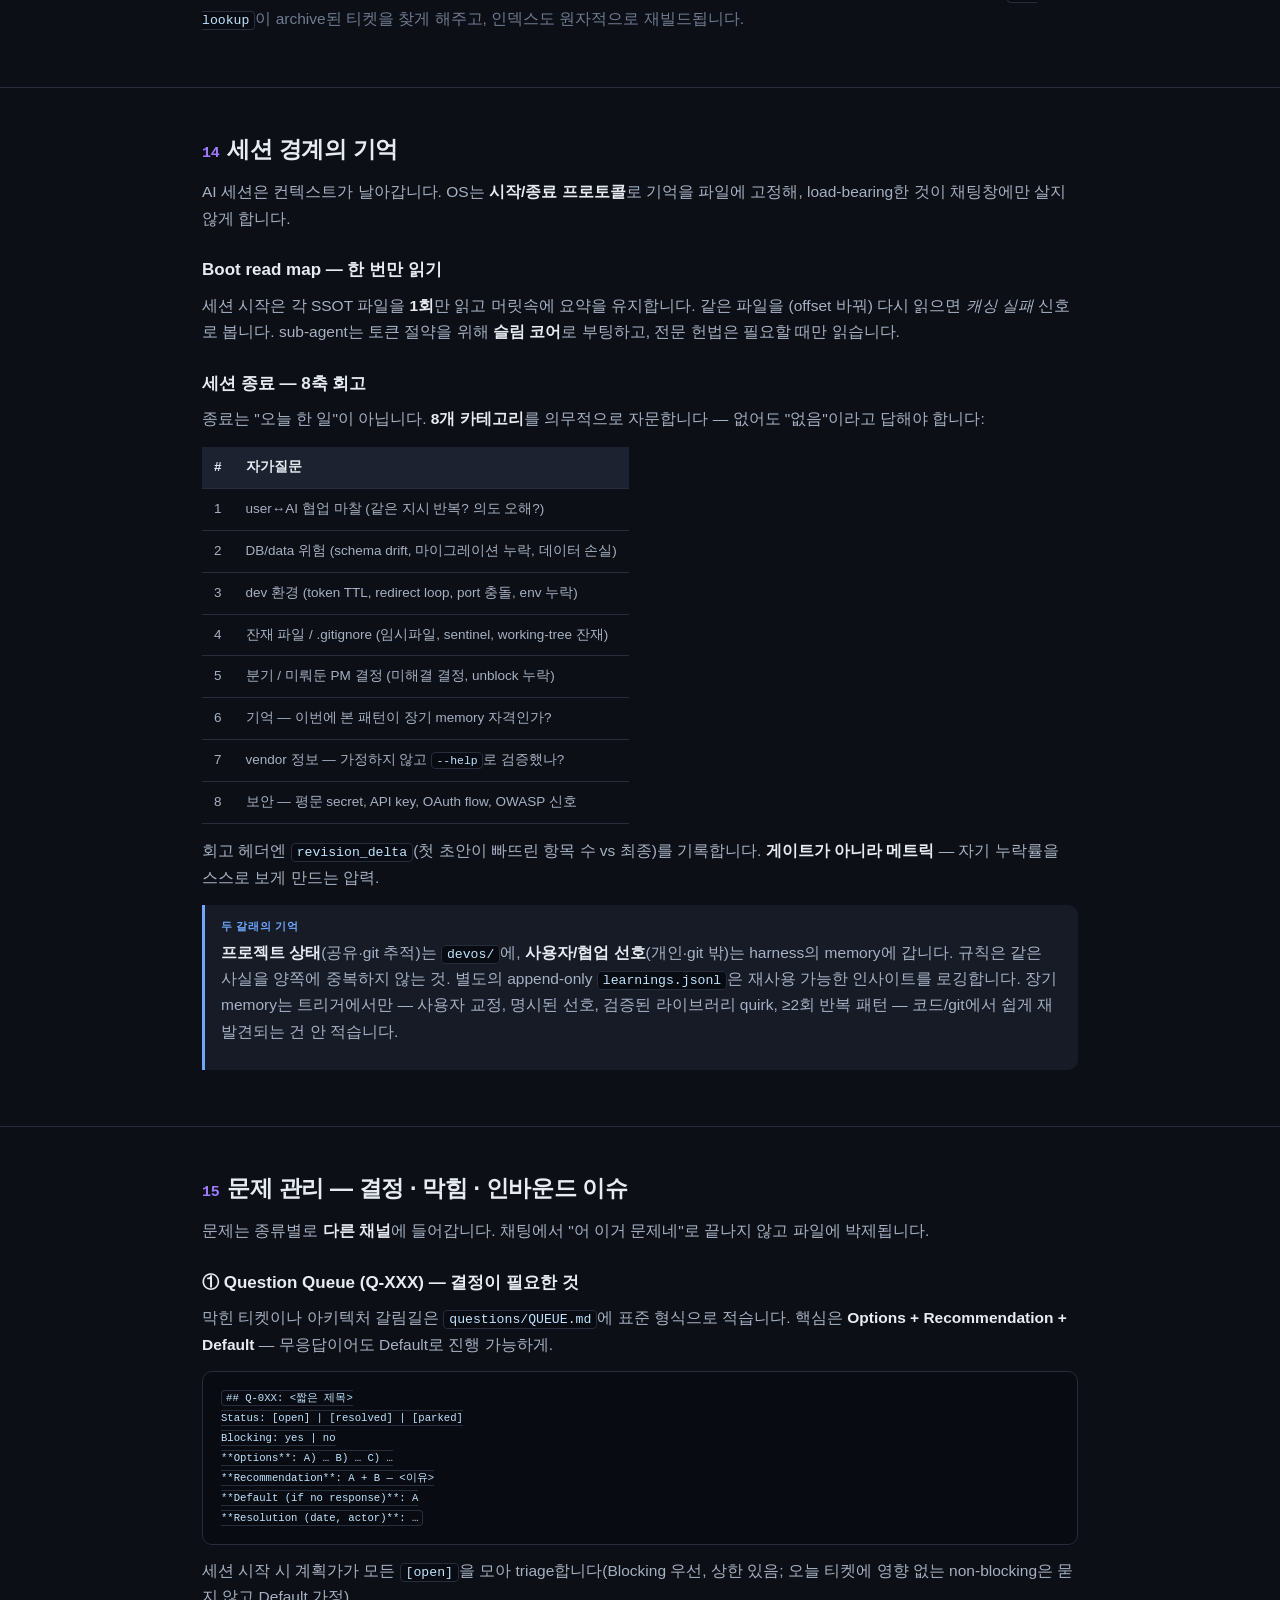
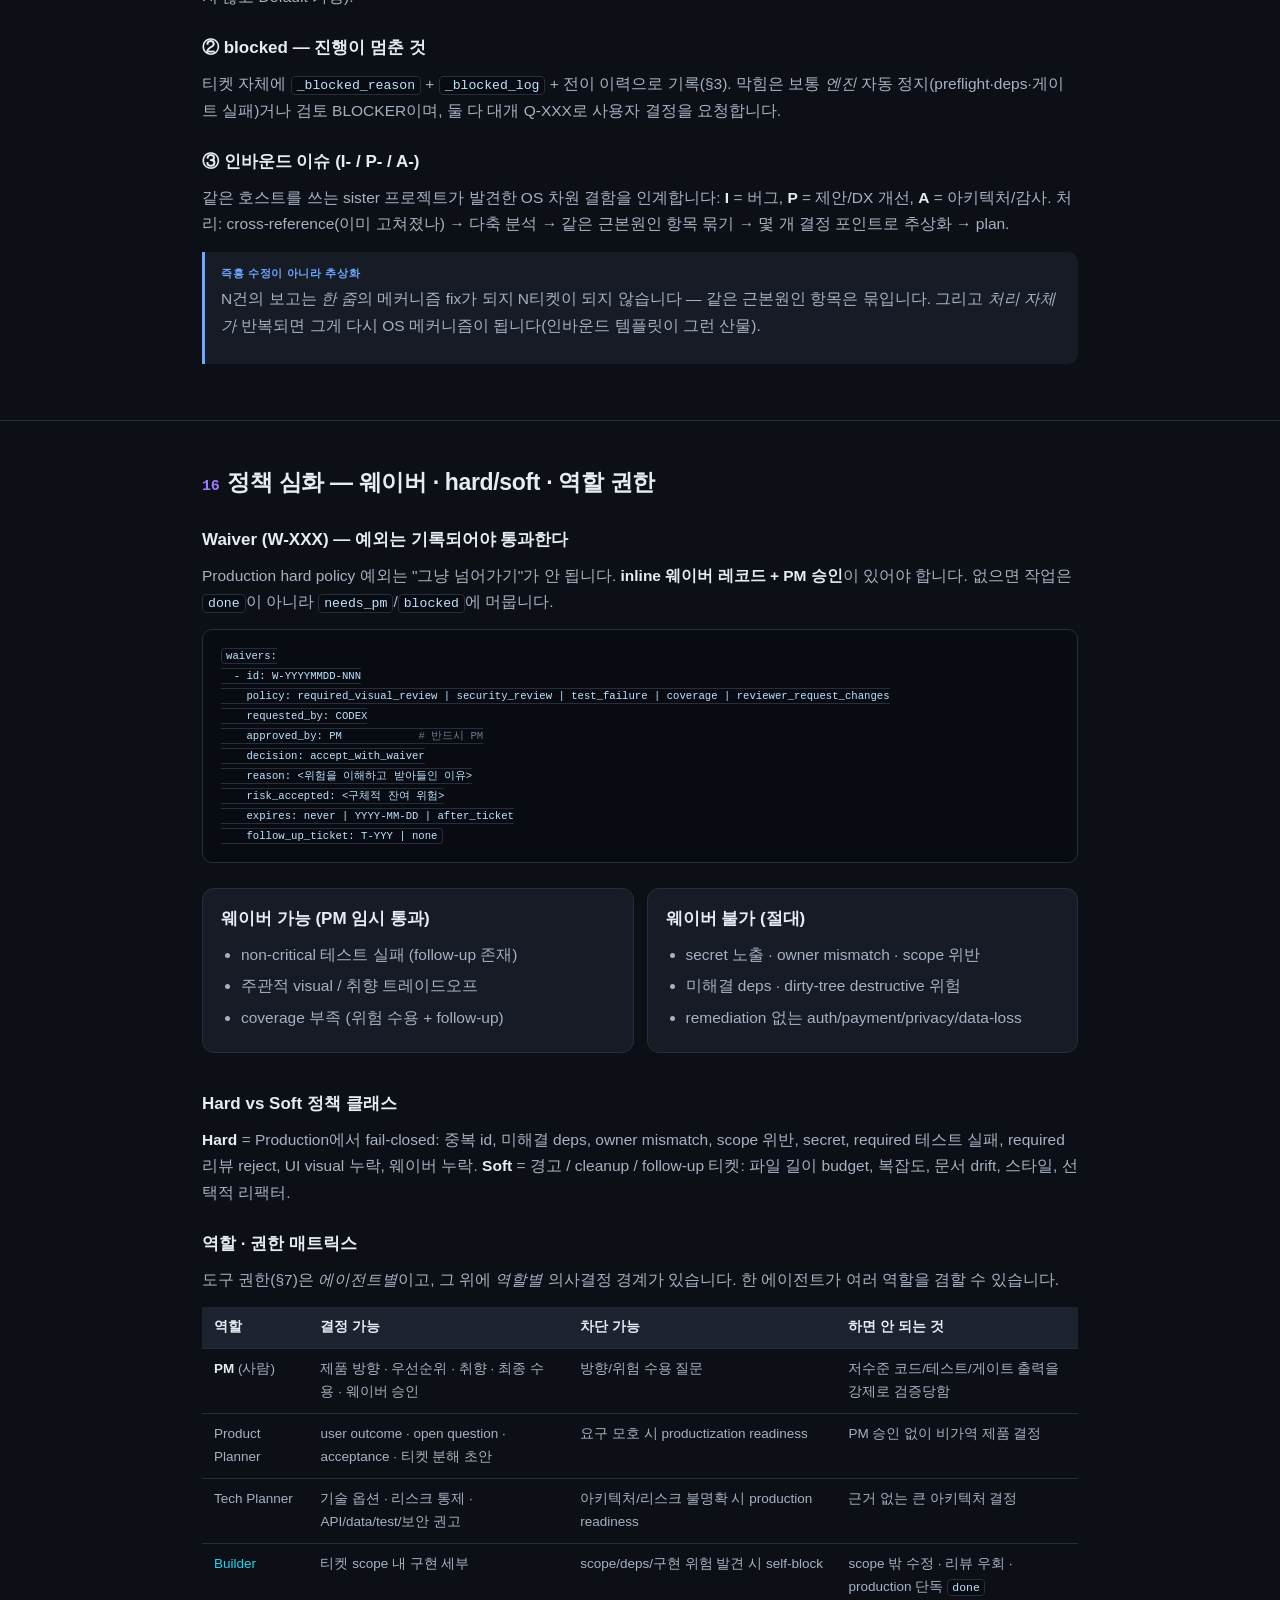
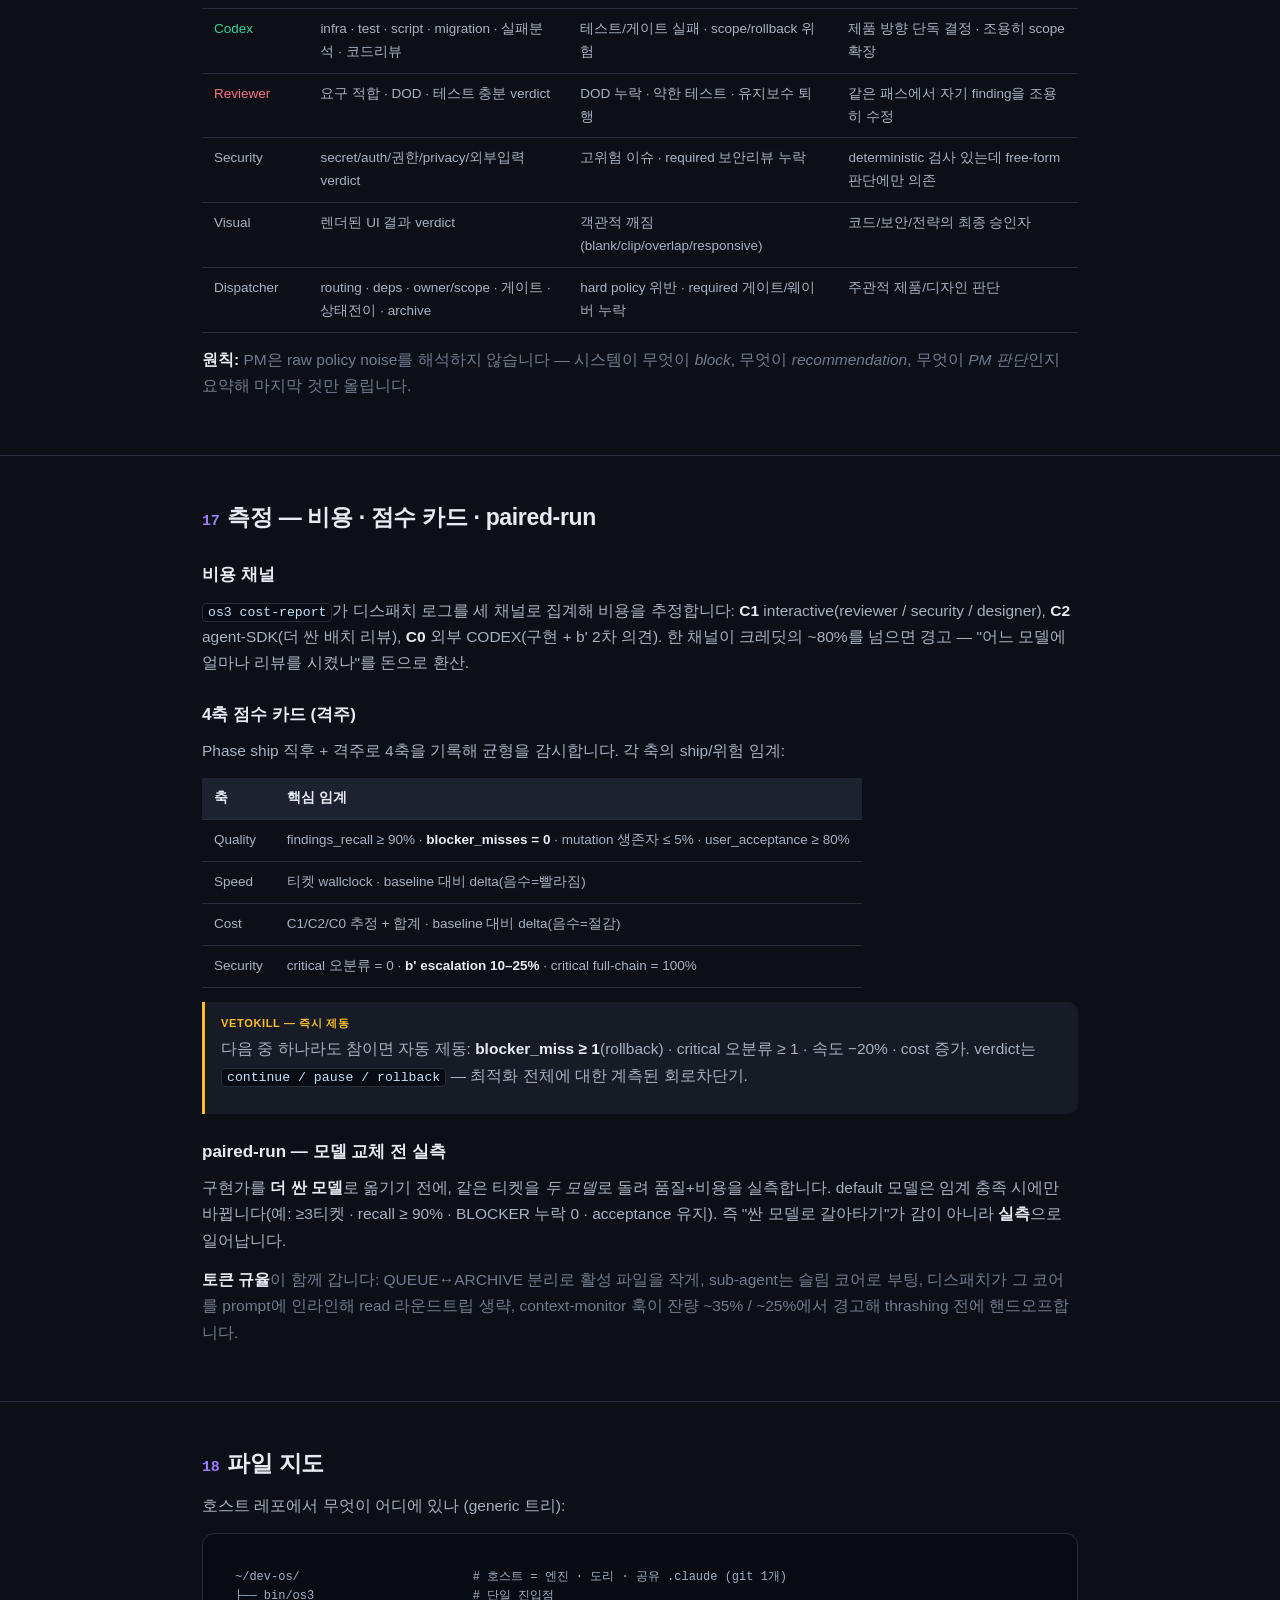
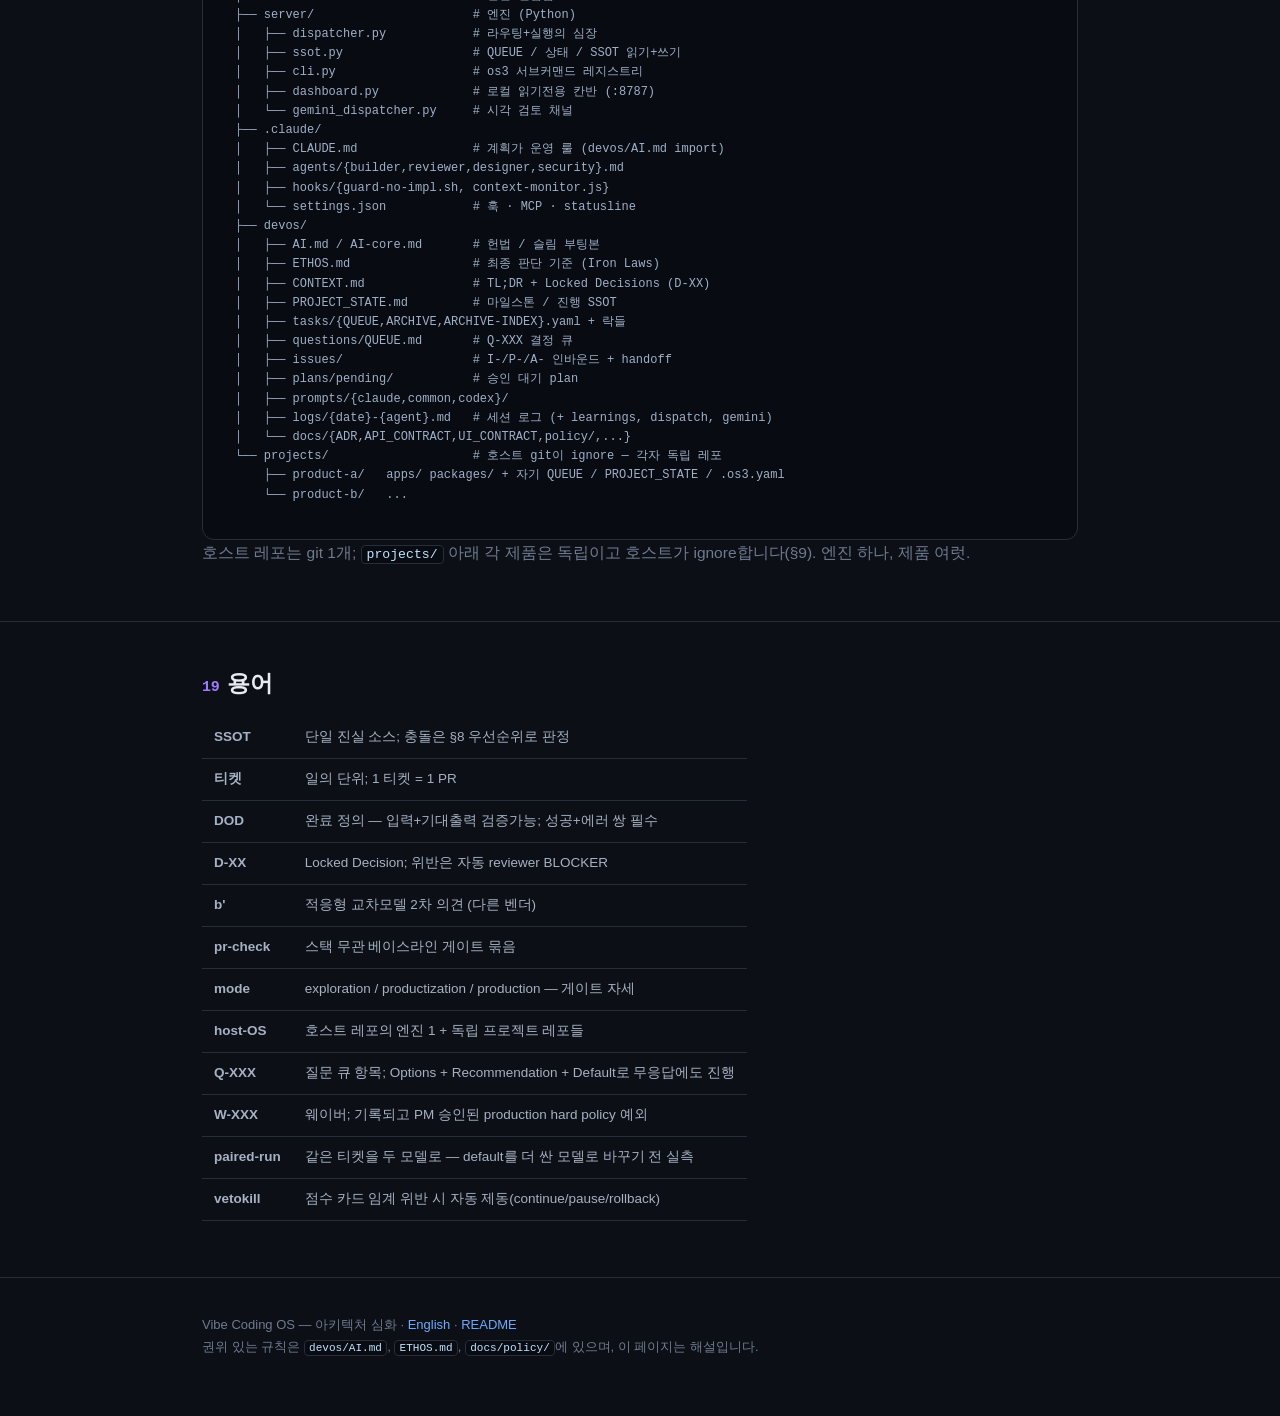
==== commit 38a206ba: "docs: expand EN/KO deep-dive to internal-reference depth (12→19 sections) Add 7 mirrored sections be" ====
--- a/docs/deep-dive.ko.html
+++ b/docs/deep-dive.ko.html
@@ -62,7 +62,8 @@
 <nav class="toc"><div class="wrap">
   <a href="#tl">요약</a><a href="#layers">3층</a><a href="#agents">에이전트</a><a href="#tickets">티켓</a>
   <a href="#flow">흐름</a><a href="#dispatch">디스패치</a><a href="#modes">모드</a><a href="#safety">안전</a>
-  <a href="#ssot">SSOT</a><a href="#hostos">host-OS</a><a href="#feedback">피드백 루프</a><a href="#cli">명령어</a><a href="#glossary">용어</a>
+  <a href="#ssot">SSOT</a><a href="#hostos">host-OS</a><a href="#feedback">피드백 루프</a><a href="#cli">명령어</a>
+  <a href="#engine">엔진 내부</a><a href="#concurrency">동시성</a><a href="#memory">기억</a><a href="#problems">문제 관리</a><a href="#policy">정책</a><a href="#metrics">측정</a><a href="#map">파일 지도</a><a href="#glossary">용어</a>
 </div></nav>
 
 <section id="tl"><div class="wrap">
@@ -229,8 +230,177 @@
 os3 feedback "..."       OS 마찰을 INBOX에 포착</code></pre>
 </div></section>
 
+<section id="engine"><div class="wrap">
+  <h2><span class="n">12</span>엔진 내부 — 락 · 스냅샷 · 리트라이</h2>
+  <p>§5가 "디스패치가 무슨 단계를 밟나"였다면, 여기는 <em>엔진이 그 단계를 어떻게 안전하게 실행하나</em>입니다. 핵심 셋: <strong>동시 실행 방지 · 변경 기준선 고정 · 실패 시 1회 리트라이.</strong> 빠진 것에 주목 — <strong>git을 망가뜨리는 rollback이 없습니다</strong>. 복구는 설계상 읽기 전용입니다.</p>
+  <h3>Singleton 락 — 프로젝트당 디스패처 둘 금지</h3>
+  <p>디스패치는 <code>~/.os3/dispatcher.&lt;project&gt;.pid</code>에 <strong>원자적 파일 생성</strong>(<code>O_CREAT|O_EXCL</code>)으로 락을 잡습니다. 두 번째 프로세스는 즉시 거부됩니다. <strong>stale</strong> 락(기록된 PID가 죽음 — <code>os.kill(pid,0)</code>로 확인)은 <em>자동 삭제하지 않고 알리기만</em> 합니다 — 진짜 실행 중인 디스패치를 죽이지 않으려고. 락 해제는 3중(<code>__exit__</code> · <code>atexit</code> · SIGINT/SIGTERM)이라 비정상 종료에도 정리됩니다. <code>fcntl</code> 없는 플랫폼이면 락을 건너뛰고 경고만(단일 사용자 가정).</p>
+  <h3>스냅샷 — diff 기준선은 SHA 하나</h3>
+  <div class="note"><span class="l">왜 stash가 아니라 SHA인가</span><p>구현 직전 엔진은 <code>git rev-parse HEAD</code> — <strong>SHA 문자열 하나</strong> — 를 이 디스패치의 diff 기준선으로 박습니다. 게이트(scope guard · contract sync · TDD first-commit)는 "이 SHA 이후 무엇이 바뀌었나"를 봅니다. working tree는 <strong>전혀 건드리지 않습니다</strong>: stash도, worktree 교체도 없습니다. 캡처가 실패하면 디스패치를 <strong>아예 시작하지 않습니다</strong> — 기준선 없이 게이트를 돌리지 않습니다.</p></div>
+  <h3>게이트 실패 → 정확히 1회 리트라이</h3>
+  <p>게이트 실패가 곧바로 block은 아닙니다. 엔진은 실패를 <strong>post-fail hook</strong>(stderr 패턴)과 매칭하고, 매칭되면 hook을 실행한 뒤 <strong><code>hook.retry</code>가 켜진 경우에만</strong> 게이트를 <strong>1회</strong> 재실행합니다. 통과 → <code>done</code>, 여전히 실패 → <code>blocked</code>. 무한 루프가 아니라 정확히 1회 — "알려진 일시적 실패"(예: 환경 셋업 누락) 교정용입니다.</p>
+  <p class="muted"><strong>self-block short-circuit:</strong> 구현가가 핸드오프에서 <code>Block: Q-XXX</code>를 반환하면 엔진은 즉시 <code>blocked</code> 처리하고 게이트를 건너뜁니다 — 헛된 리뷰 비용 없음. CODEX 쿼터 소진은 subprocess stderr에서 감지해 기록 → 소진된 쿼터에 헛된 재시도를 던지지 않습니다.</p>
+</div></section>
+
+<section id="concurrency"><div class="wrap">
+  <h2><span class="n">13</span>SSOT 동시성 — 파일 락 · 원자적 쓰기</h2>
+  <p>QUEUE/ARCHIVE는 평범한 YAML이라 <strong>동시 쓰기 = 손상</strong> 위험이 있습니다. 상태 레이어가 모든 쓰기를 advisory 파일 락 + 원자적 교체로 막습니다.</p>
+  <ul>
+    <li><strong>파일 락</strong> — <code>.&lt;name&gt;.lock</code>를 <code>fcntl.flock(LOCK_EX|LOCK_NB)</code>(배타·논블로킹)로. 경합 시 0.1s 폴링, 30s 타임아웃이면 hang 대신 에러. <code>fcntl</code> 없는 플랫폼용 명시적 env 탈출구 존재(경고: race 가능).</li>
+    <li><strong>원자적 쓰기</strong> — 모든 쓰기는 임시 파일에 먼저 쓰고 <code>os.replace()</code>(POSIX 원자적 rename) — 반쪽짜리 파일을 읽는 일이 없습니다.</li>
+  </ul>
+  <h3>세 개의 분리된 락 — 디스패치와 archive 공존</h3>
+  <table>
+    <thead><tr><th>락 파일</th><th>보호 대상</th><th>핵심</th></tr></thead>
+    <tbody>
+      <tr><td><code>.QUEUE.yaml.lock</code></td><td>QUEUE 쓰기</td><td>상태 전이 시 배타</td></tr>
+      <tr><td><code>.archive.lock</code></td><td>디스패처 sentinel</td><td>"이관 진행 중" 표시 → archive 도중 dispatch 거부</td></tr>
+      <tr><td><code>.archive-index.lock</code></td><td>archive-index 재빌드</td><td>sentinel과 <strong>별개</strong>라 재인덱싱이 dispatch를 막지 않음</td></tr>
+    </tbody>
+  </table>
+  <p class="muted">분리는 의도된 설계: archive <em>이관</em>은 dispatch를 멈춰야 하지만 인덱스 <em>재빌드</em>는 그럴 필요가 없습니다. 그 인덱스가 <code>os3 lookup</code>이 archive된 티켓을 찾게 해주고, 인덱스도 원자적으로 재빌드됩니다.</p>
+</div></section>
+
+<section id="memory"><div class="wrap">
+  <h2><span class="n">14</span>세션 경계의 기억</h2>
+  <p>AI 세션은 컨텍스트가 날아갑니다. OS는 <strong>시작/종료 프로토콜</strong>로 기억을 파일에 고정해, load-bearing한 것이 채팅창에만 살지 않게 합니다.</p>
+  <h3>Boot read map — 한 번만 읽기</h3>
+  <p>세션 시작은 각 SSOT 파일을 <strong>1회</strong>만 읽고 머릿속에 요약을 유지합니다. 같은 파일을 (offset 바꿔) 다시 읽으면 <em>캐싱 실패</em> 신호로 봅니다. sub-agent는 토큰 절약을 위해 <strong>슬림 코어</strong>로 부팅하고, 전문 헌법은 필요할 때만 읽습니다.</p>
+  <h3>세션 종료 — 8축 회고</h3>
+  <p>종료는 "오늘 한 일"이 아닙니다. <strong>8개 카테고리</strong>를 의무적으로 자문합니다 — 없어도 "없음"이라고 답해야 합니다:</p>
+  <table>
+    <thead><tr><th>#</th><th>자가질문</th></tr></thead>
+    <tbody>
+      <tr><td>1</td><td>user↔AI 협업 마찰 (같은 지시 반복? 의도 오해?)</td></tr>
+      <tr><td>2</td><td>DB/data 위험 (schema drift, 마이그레이션 누락, 데이터 손실)</td></tr>
+      <tr><td>3</td><td>dev 환경 (token TTL, redirect loop, port 충돌, env 누락)</td></tr>
+      <tr><td>4</td><td>잔재 파일 / .gitignore (임시파일, sentinel, working-tree 잔재)</td></tr>
+      <tr><td>5</td><td>분기 / 미뤄둔 PM 결정 (미해결 결정, unblock 누락)</td></tr>
+      <tr><td>6</td><td>기억 — 이번에 본 패턴이 장기 memory 자격인가?</td></tr>
+      <tr><td>7</td><td>vendor 정보 — 가정하지 않고 <code>--help</code>로 검증했나?</td></tr>
+      <tr><td>8</td><td>보안 — 평문 secret, API key, OAuth flow, OWASP 신호</td></tr>
+    </tbody>
+  </table>
+  <p>회고 헤더엔 <code>revision_delta</code>(첫 초안이 빠뜨린 항목 수 vs 최종)를 기록합니다. <strong>게이트가 아니라 메트릭</strong> — 자기 누락률을 스스로 보게 만드는 압력.</p>
+  <div class="note"><span class="l">두 갈래의 기억</span><p><strong>프로젝트 상태</strong>(공유·git 추적)는 <code>devos/</code>에, <strong>사용자/협업 선호</strong>(개인·git 밖)는 harness의 memory에 갑니다. 규칙은 같은 사실을 양쪽에 중복하지 않는 것. 별도의 append-only <code>learnings.jsonl</code>은 재사용 가능한 인사이트를 로깅합니다. 장기 memory는 트리거에서만 — 사용자 교정, 명시된 선호, 검증된 라이브러리 quirk, ≥2회 반복 패턴 — 코드/git에서 쉽게 재발견되는 건 안 적습니다.</p></div>
+</div></section>
+
+<section id="problems"><div class="wrap">
+  <h2><span class="n">15</span>문제 관리 — 결정 · 막힘 · 인바운드 이슈</h2>
+  <p>문제는 종류별로 <strong>다른 채널</strong>에 들어갑니다. 채팅에서 "어 이거 문제네"로 끝나지 않고 파일에 박제됩니다.</p>
+  <h3>① Question Queue (Q-XXX) — 결정이 필요한 것</h3>
+  <p>막힌 티켓이나 아키텍처 갈림길은 <code>questions/QUEUE.md</code>에 표준 형식으로 적습니다. 핵심은 <strong>Options + Recommendation + Default</strong> — 무응답이어도 Default로 진행 가능하게.</p>
+  <pre><code>## Q-0XX: &lt;짧은 제목&gt;
+Status: [open] | [resolved] | [parked]
+Blocking: yes | no
+**Options**: A) … B) … C) …
+**Recommendation**: A + B — &lt;이유&gt;
+**Default (if no response)**: A
+**Resolution (date, actor)**: …</code></pre>
+  <p>세션 시작 시 계획가가 모든 <code>[open]</code>을 모아 triage합니다(Blocking 우선, 상한 있음; 오늘 티켓에 영향 없는 non-blocking은 묻지 않고 Default 가정).</p>
+  <h3>② blocked — 진행이 멈춘 것</h3>
+  <p>티켓 자체에 <code>_blocked_reason</code> + <code>_blocked_log</code> + 전이 이력으로 기록(§3). 막힘은 보통 <em>엔진</em> 자동 정지(preflight·deps·게이트 실패)거나 검토 BLOCKER이며, 둘 다 대개 Q-XXX로 사용자 결정을 요청합니다.</p>
+  <h3>③ 인바운드 이슈 (I- / P- / A-)</h3>
+  <p>같은 호스트를 쓰는 sister 프로젝트가 발견한 OS 차원 결함을 인계합니다: <strong>I</strong> = 버그, <strong>P</strong> = 제안/DX 개선, <strong>A</strong> = 아키텍처/감사. 처리: cross-reference(이미 고쳐졌나) → 다축 분석 → 같은 근본원인 항목 묶기 → 몇 개 결정 포인트로 추상화 → plan.</p>
+  <div class="note"><span class="l">즉흥 수정이 아니라 추상화</span><p>N건의 보고는 <em>한 줌</em>의 메커니즘 fix가 되지 N티켓이 되지 않습니다 — 같은 근본원인 항목은 묶입니다. 그리고 <em>처리 자체가</em> 반복되면 그게 다시 OS 메커니즘이 됩니다(인바운드 템플릿이 그런 산물).</p></div>
+</div></section>
+
+<section id="policy"><div class="wrap">
+  <h2><span class="n">16</span>정책 심화 — 웨이버 · hard/soft · 역할 권한</h2>
+  <h3>Waiver (W-XXX) — 예외는 기록되어야 통과한다</h3>
+  <p>Production hard policy 예외는 "그냥 넘어가기"가 안 됩니다. <strong>inline 웨이버 레코드 + PM 승인</strong>이 있어야 합니다. 없으면 작업은 <code>done</code>이 아니라 <code>needs_pm</code>/<code>blocked</code>에 머뭅니다.</p>
+  <pre><code>waivers:
+  - id: W-YYYYMMDD-NNN
+    policy: required_visual_review | security_review | test_failure | coverage | reviewer_request_changes
+    requested_by: CODEX
+    approved_by: PM            <span class="muted"># 반드시 PM</span>
+    decision: accept_with_waiver
+    reason: &lt;위험을 이해하고 받아들인 이유&gt;
+    risk_accepted: &lt;구체적 잔여 위험&gt;
+    expires: never | YYYY-MM-DD | after_ticket
+    follow_up_ticket: T-YYY | none</code></pre>
+  <div class="grid g2">
+    <div class="card"><h3 style="margin-top:0">웨이버 가능 (PM 임시 통과)</h3><ul style="margin:0"><li>non-critical 테스트 실패 (follow-up 존재)</li><li>주관적 visual / 취향 트레이드오프</li><li>coverage 부족 (위험 수용 + follow-up)</li></ul></div>
+    <div class="card"><h3 style="margin-top:0">웨이버 불가 (절대)</h3><ul style="margin:0"><li>secret 노출 · owner mismatch · scope 위반</li><li>미해결 deps · dirty-tree destructive 위험</li><li>remediation 없는 auth/payment/privacy/data-loss</li></ul></div>
+  </div>
+  <h3>Hard vs Soft 정책 클래스</h3>
+  <p><strong>Hard</strong> = Production에서 fail-closed: 중복 id, 미해결 deps, owner mismatch, scope 위반, secret, required 테스트 실패, required 리뷰 reject, UI visual 누락, 웨이버 누락. <strong>Soft</strong> = 경고 / cleanup / follow-up 티켓: 파일 길이 budget, 복잡도, 문서 drift, 스타일, 선택적 리팩터.</p>
+  <h3>역할 · 권한 매트릭스</h3>
+  <p>도구 권한(§7)은 <em>에이전트별</em>이고, 그 위에 <em>역할별</em> 의사결정 경계가 있습니다. 한 에이전트가 여러 역할을 겸할 수 있습니다.</p>
+  <table>
+    <thead><tr><th>역할</th><th>결정 가능</th><th>차단 가능</th><th>하면 안 되는 것</th></tr></thead>
+    <tbody>
+      <tr><td><strong>PM</strong> (사람)</td><td>제품 방향 · 우선순위 · 취향 · 최종 수용 · 웨이버 승인</td><td>방향/위험 수용 질문</td><td>저수준 코드/테스트/게이트 출력을 강제로 검증당함</td></tr>
+      <tr><td>Product Planner</td><td>user outcome · open question · acceptance · 티켓 분해 초안</td><td>요구 모호 시 productization readiness</td><td>PM 승인 없이 비가역 제품 결정</td></tr>
+      <tr><td>Tech Planner</td><td>기술 옵션 · 리스크 통제 · API/data/test/보안 권고</td><td>아키텍처/리스크 불명확 시 production readiness</td><td>근거 없는 큰 아키텍처 결정</td></tr>
+      <tr><td class="b">Builder</td><td>티켓 scope 내 구현 세부</td><td>scope/deps/구현 위험 발견 시 self-block</td><td>scope 밖 수정 · 리뷰 우회 · production 단독 <code>done</code></td></tr>
+      <tr><td class="cx">Codex</td><td>infra · test · script · migration · 실패분석 · 코드리뷰</td><td>테스트/게이트 실패 · scope/rollback 위험</td><td>제품 방향 단독 결정 · 조용히 scope 확장</td></tr>
+      <tr><td class="r">Reviewer</td><td>요구 적합 · DOD · 테스트 충분 verdict</td><td>DOD 누락 · 약한 테스트 · 유지보수 퇴행</td><td>같은 패스에서 자기 finding을 조용히 수정</td></tr>
+      <tr><td>Security</td><td>secret/auth/권한/privacy/외부입력 verdict</td><td>고위험 이슈 · required 보안리뷰 누락</td><td>deterministic 검사 있는데 free-form 판단에만 의존</td></tr>
+      <tr><td>Visual</td><td>렌더된 UI 결과 verdict</td><td>객관적 깨짐(blank/clip/overlap/responsive)</td><td>코드/보안/전략의 최종 승인자</td></tr>
+      <tr><td>Dispatcher</td><td>routing · deps · owner/scope · 게이트 · 상태전이 · archive</td><td>hard policy 위반 · required 게이트/웨이버 누락</td><td>주관적 제품/디자인 판단</td></tr>
+    </tbody>
+  </table>
+  <p class="muted"><strong>원칙:</strong> PM은 raw policy noise를 해석하지 않습니다 — 시스템이 무엇이 <em>block</em>, 무엇이 <em>recommendation</em>, 무엇이 <em>PM 판단</em>인지 요약해 마지막 것만 올립니다.</p>
+</div></section>
+
+<section id="metrics"><div class="wrap">
+  <h2><span class="n">17</span>측정 — 비용 · 점수 카드 · paired-run</h2>
+  <h3>비용 채널</h3>
+  <p><code>os3 cost-report</code>가 디스패치 로그를 세 채널로 집계해 비용을 추정합니다: <strong>C1</strong> interactive(reviewer / security / designer), <strong>C2</strong> agent-SDK(더 싼 배치 리뷰), <strong>C0</strong> 외부 CODEX(구현 + b' 2차 의견). 한 채널이 크레딧의 ~80%를 넘으면 경고 — "어느 모델에 얼마나 리뷰를 시켰나"를 돈으로 환산.</p>
+  <h3>4축 점수 카드 (격주)</h3>
+  <p>Phase ship 직후 + 격주로 4축을 기록해 균형을 감시합니다. 각 축의 ship/위험 임계:</p>
+  <table>
+    <thead><tr><th>축</th><th>핵심 임계</th></tr></thead>
+    <tbody>
+      <tr><td>Quality</td><td>findings_recall ≥ 90% · <strong>blocker_misses = 0</strong> · mutation 생존자 ≤ 5% · user_acceptance ≥ 80%</td></tr>
+      <tr><td>Speed</td><td>티켓 wallclock · baseline 대비 delta(음수=빨라짐)</td></tr>
+      <tr><td>Cost</td><td>C1/C2/C0 추정 + 합계 · baseline 대비 delta(음수=절감)</td></tr>
+      <tr><td>Security</td><td>critical 오분류 = 0 · <strong>b' escalation 10–25%</strong> · critical full-chain = 100%</td></tr>
+    </tbody>
+  </table>
+  <div class="note warn"><span class="l">vetokill — 즉시 제동</span><p>다음 중 하나라도 참이면 자동 제동: <strong>blocker_miss ≥ 1</strong>(rollback) · critical 오분류 ≥ 1 · 속도 −20% · cost 증가. verdict는 <code>continue / pause / rollback</code> — 최적화 전체에 대한 계측된 회로차단기.</p></div>
+  <h3>paired-run — 모델 교체 전 실측</h3>
+  <p>구현가를 <strong>더 싼 모델</strong>로 옮기기 전에, 같은 티켓을 <em>두 모델</em>로 돌려 품질+비용을 실측합니다. default 모델은 임계 충족 시에만 바뀝니다(예: ≥3티켓 · recall ≥ 90% · BLOCKER 누락 0 · acceptance 유지). 즉 "싼 모델로 갈아타기"가 감이 아니라 <strong>실측</strong>으로 일어납니다.</p>
+  <p class="muted"><strong>토큰 규율</strong>이 함께 갑니다: QUEUE↔ARCHIVE 분리로 활성 파일을 작게, sub-agent는 슬림 코어로 부팅, 디스패치가 그 코어를 prompt에 인라인해 read 라운드트립 생략, context-monitor 훅이 잔량 ~35% / ~25%에서 경고해 thrashing 전에 핸드오프합니다.</p>
+</div></section>
+
+<section id="map"><div class="wrap">
+  <h2><span class="n">18</span>파일 지도</h2>
+  <p>호스트 레포에서 무엇이 어디에 있나 (generic 트리):</p>
+  <div class="diagram"><pre>~/dev-os/                        # 호스트 = 엔진 · 도리 · 공유 .claude (git 1개)
+├── bin/os3                      # 단일 진입점
+├── server/                      # 엔진 (Python)
+│   ├── dispatcher.py            # 라우팅+실행의 심장
+│   ├── ssot.py                  # QUEUE / 상태 / SSOT 읽기+쓰기
+│   ├── cli.py                   # os3 서브커맨드 레지스트리
+│   ├── dashboard.py             # 로컬 읽기전용 칸반 (:8787)
+│   └── gemini_dispatcher.py     # 시각 검토 채널
+├── .claude/
+│   ├── CLAUDE.md                # 계획가 운영 룰 (devos/AI.md import)
+│   ├── agents/{builder,reviewer,designer,security}.md
+│   ├── hooks/{guard-no-impl.sh, context-monitor.js}
+│   └── settings.json            # 훅 · MCP · statusline
+├── devos/
+│   ├── AI.md / AI-core.md       # 헌법 / 슬림 부팅본
+│   ├── ETHOS.md                 # 최종 판단 기준 (Iron Laws)
+│   ├── CONTEXT.md               # TL;DR + Locked Decisions (D-XX)
+│   ├── PROJECT_STATE.md         # 마일스톤 / 진행 SSOT
+│   ├── tasks/{QUEUE,ARCHIVE,ARCHIVE-INDEX}.yaml + 락들
+│   ├── questions/QUEUE.md       # Q-XXX 결정 큐
+│   ├── issues/                  # I-/P-/A- 인바운드 + handoff
+│   ├── plans/pending/           # 승인 대기 plan
+│   ├── prompts/{claude,common,codex}/
+│   ├── logs/{date}-{agent}.md   # 세션 로그 (+ learnings, dispatch, gemini)
+│   └── docs/{ADR,API_CONTRACT,UI_CONTRACT,policy/,...}
+└── projects/                    # 호스트 git이 ignore — 각자 독립 레포
+    ├── product-a/   apps/ packages/ + 자기 QUEUE / PROJECT_STATE / .os3.yaml
+    └── product-b/   ...</pre></div>
+  <p class="muted">호스트 레포는 git 1개; <code>projects/</code> 아래 각 제품은 독립이고 호스트가 ignore합니다(§9). 엔진 하나, 제품 여럿.</p>
+</div></section>
+
 <section id="glossary"><div class="wrap">
-  <h2><span class="n">12</span>용어</h2>
+  <h2><span class="n">19</span>용어</h2>
   <table><tbody>
     <tr><td><b>SSOT</b></td><td>단일 진실 소스; 충돌은 §8 우선순위로 판정</td></tr>
     <tr><td><b>티켓</b></td><td>일의 단위; 1 티켓 = 1 PR</td></tr>
@@ -240,6 +410,10 @@
     <tr><td><b>pr-check</b></td><td>스택 무관 베이스라인 게이트 묶음</td></tr>
     <tr><td><b>mode</b></td><td>exploration / productization / production — 게이트 자세</td></tr>
     <tr><td><b>host-OS</b></td><td>호스트 레포의 엔진 1 + 독립 프로젝트 레포들</td></tr>
+    <tr><td><b>Q-XXX</b></td><td>질문 큐 항목; Options + Recommendation + Default로 무응답에도 진행</td></tr>
+    <tr><td><b>W-XXX</b></td><td>웨이버; 기록되고 PM 승인된 production hard policy 예외</td></tr>
+    <tr><td><b>paired-run</b></td><td>같은 티켓을 두 모델로 — default를 더 싼 모델로 바꾸기 전 실측</td></tr>
+    <tr><td><b>vetokill</b></td><td>점수 카드 임계 위반 시 자동 제동(continue/pause/rollback)</td></tr>
   </tbody></table>
 </div></section>
 
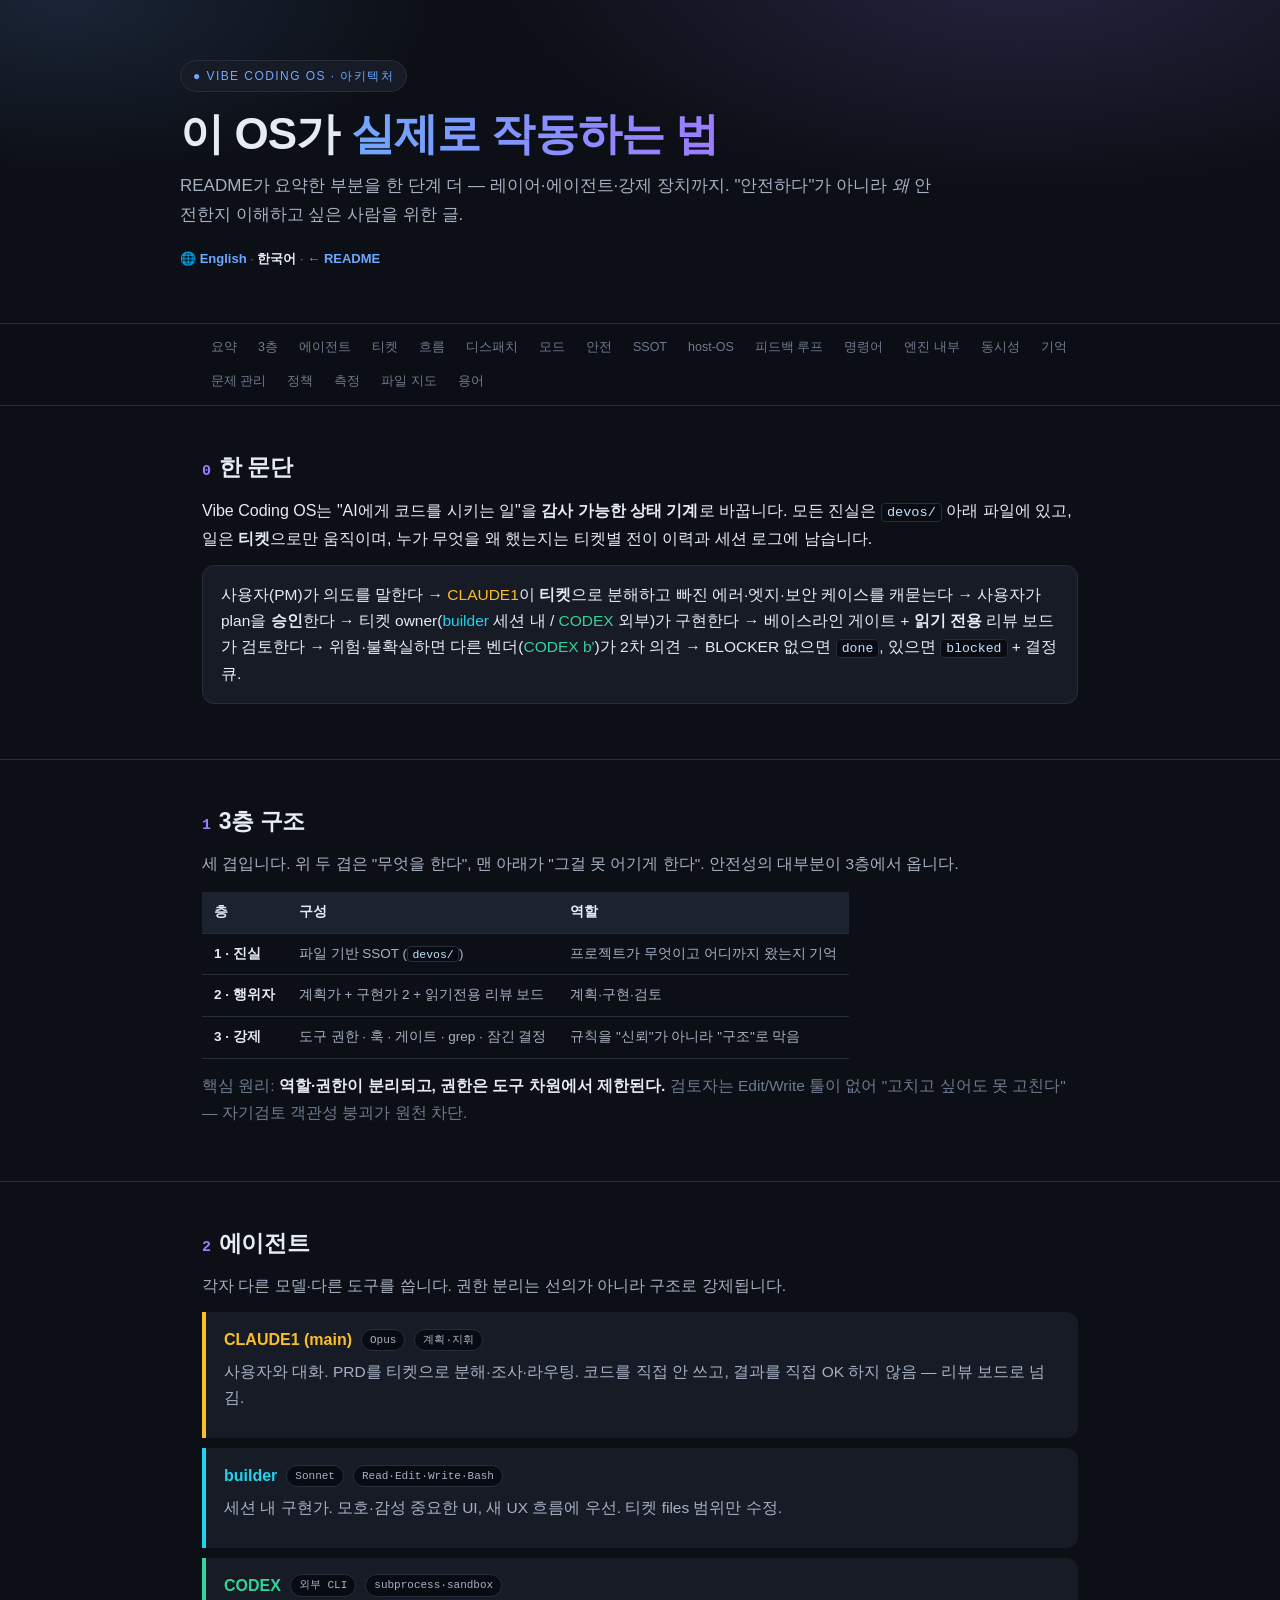
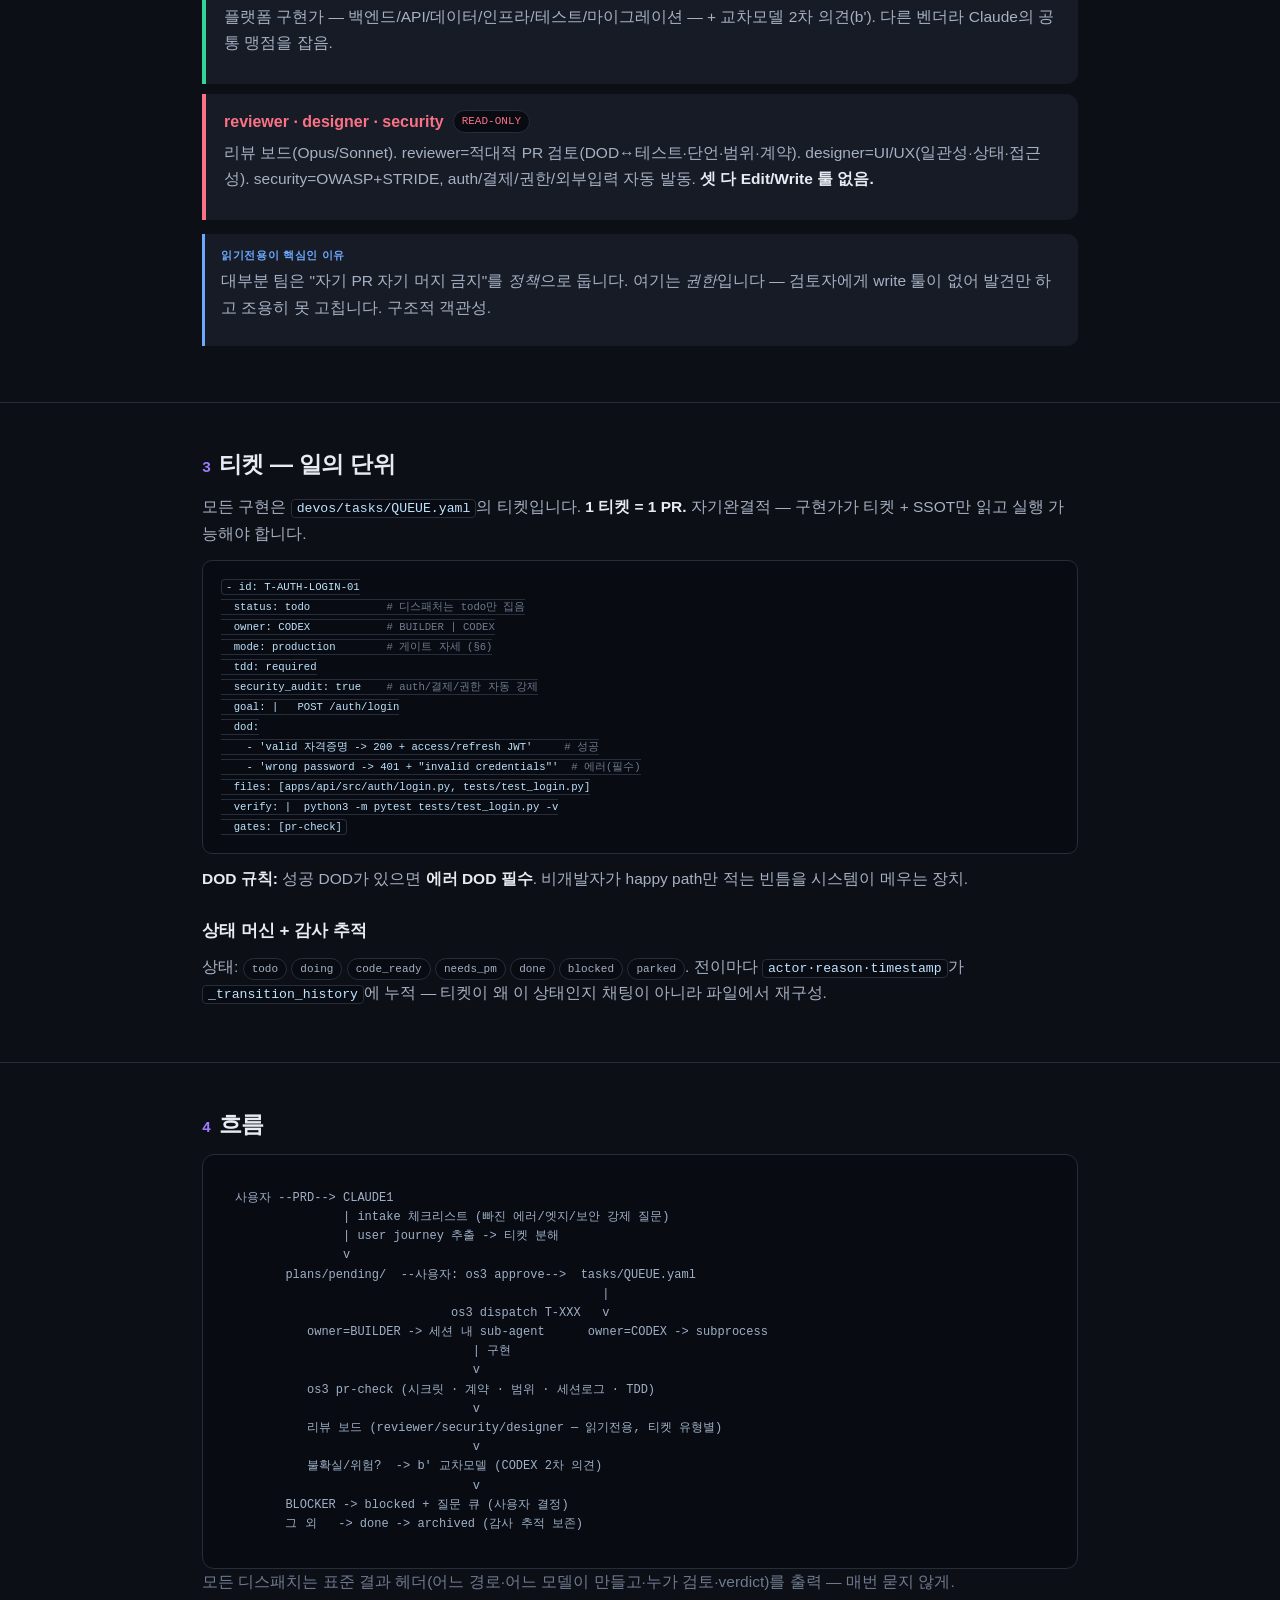
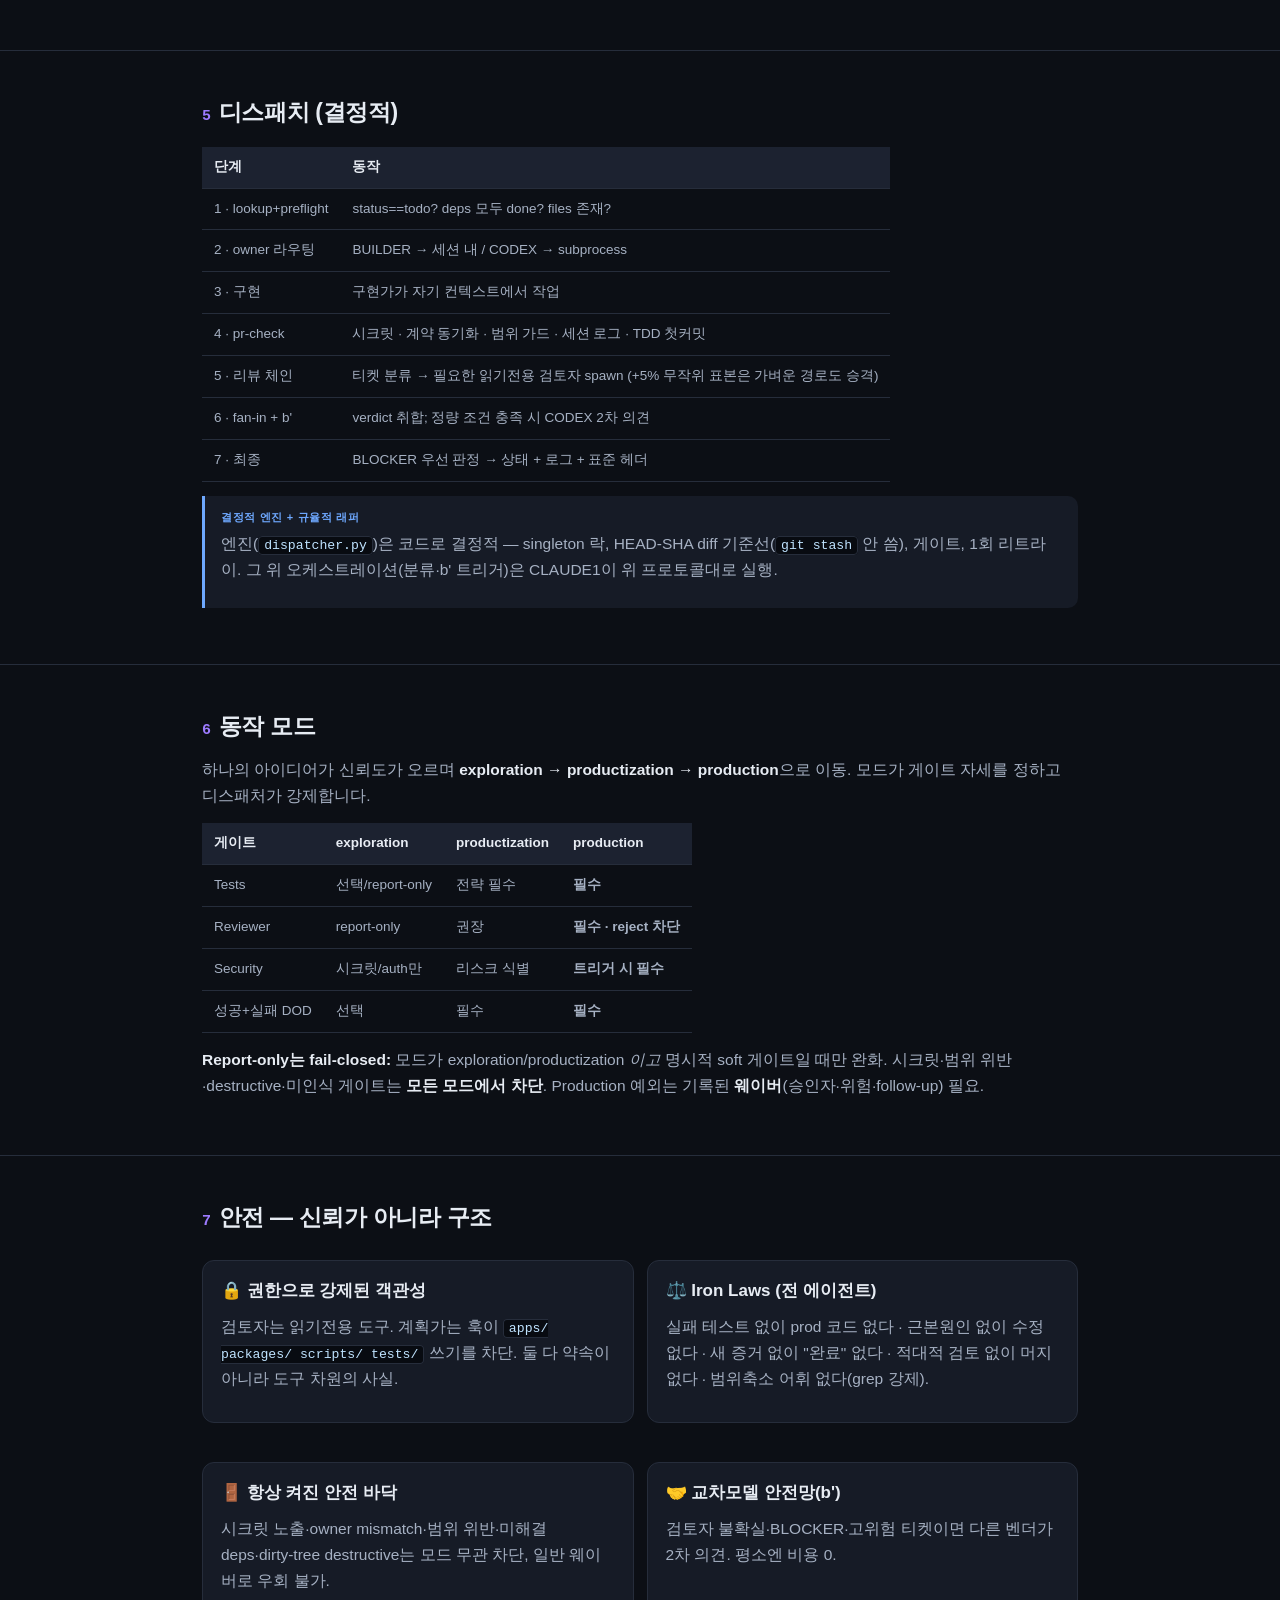
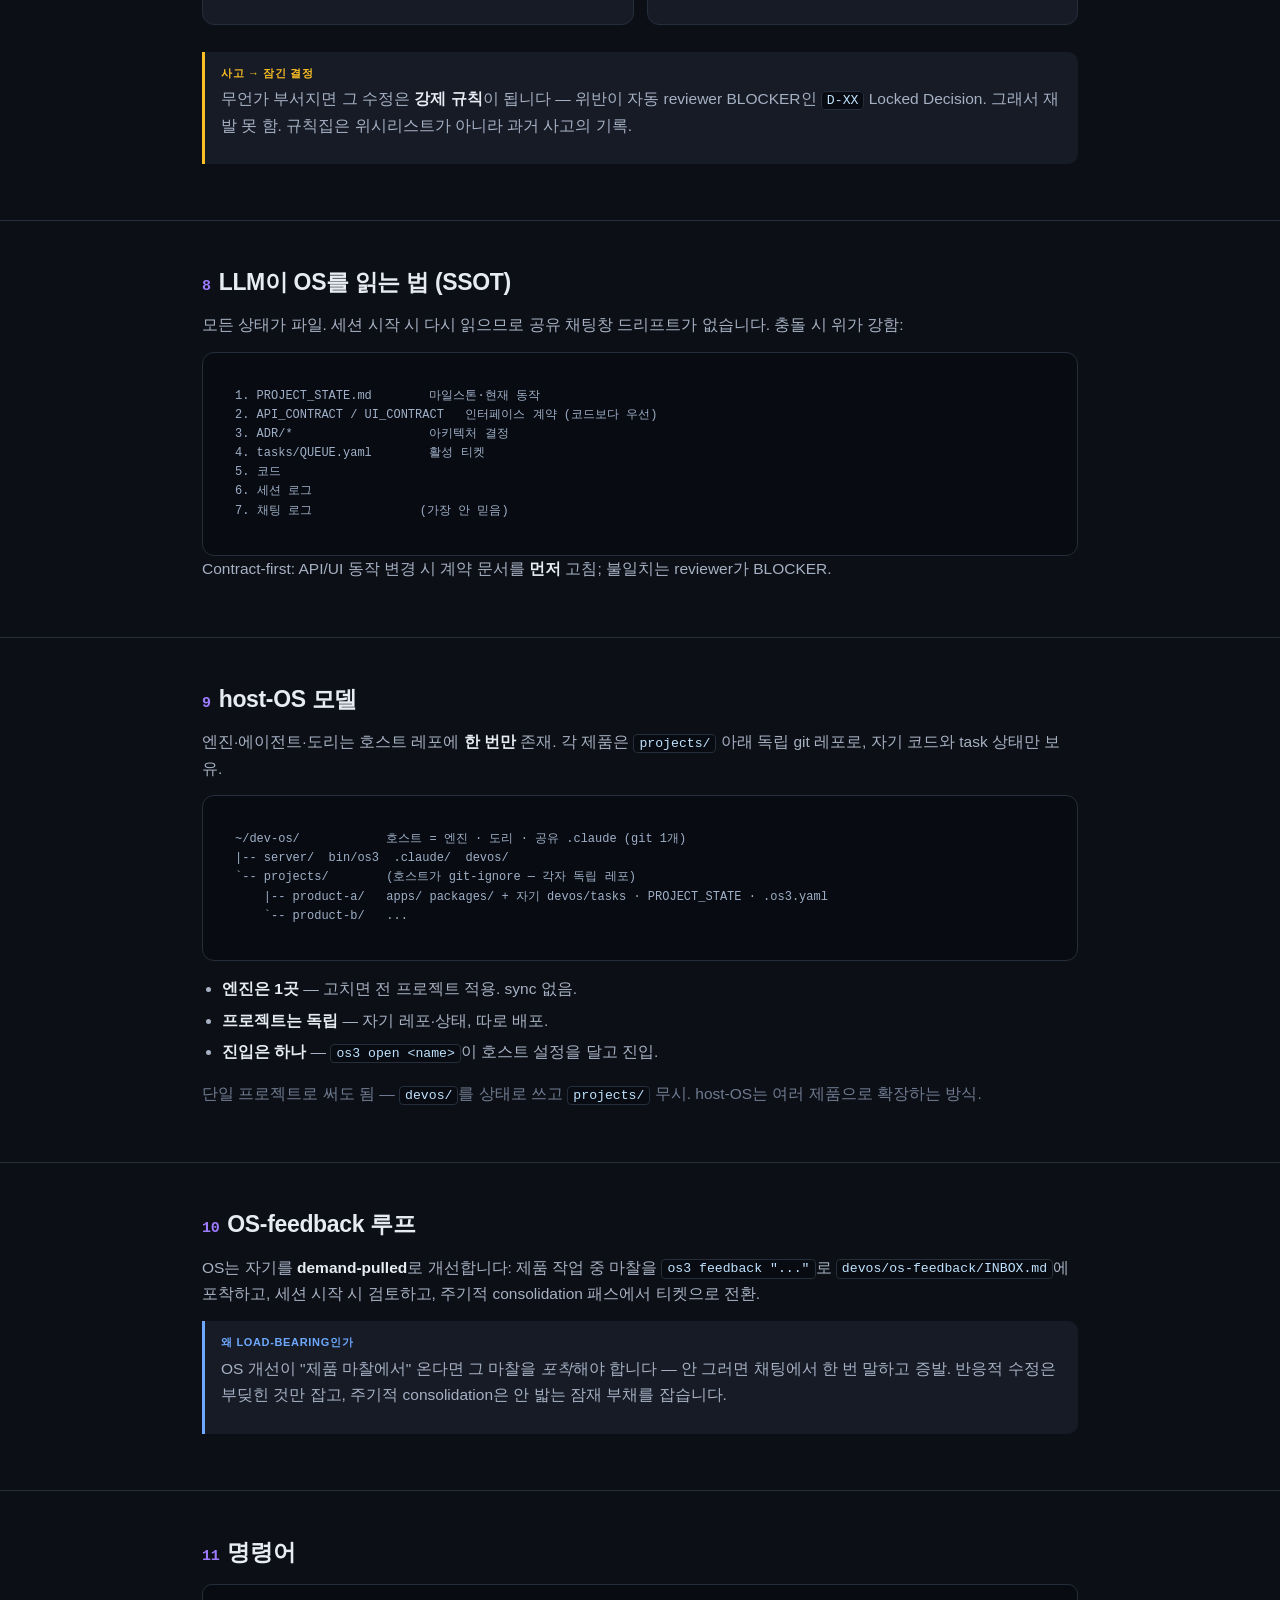
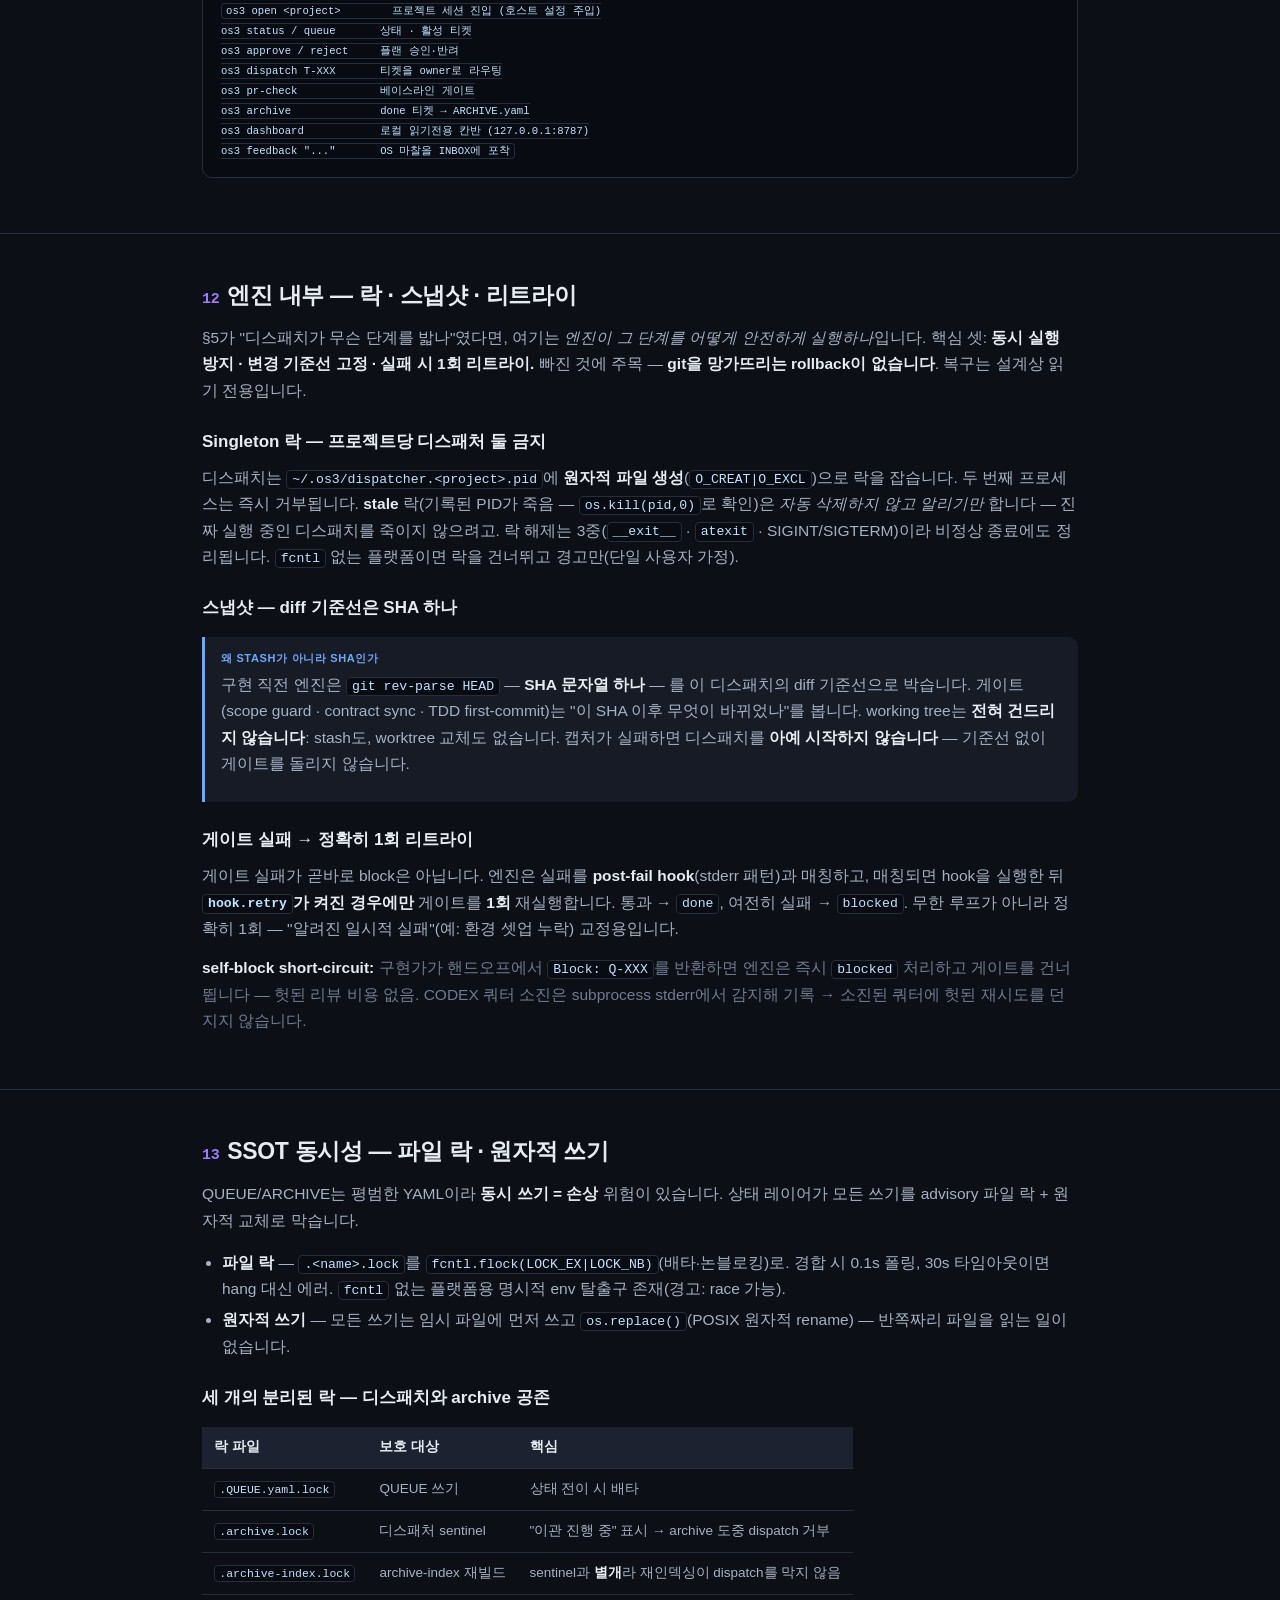
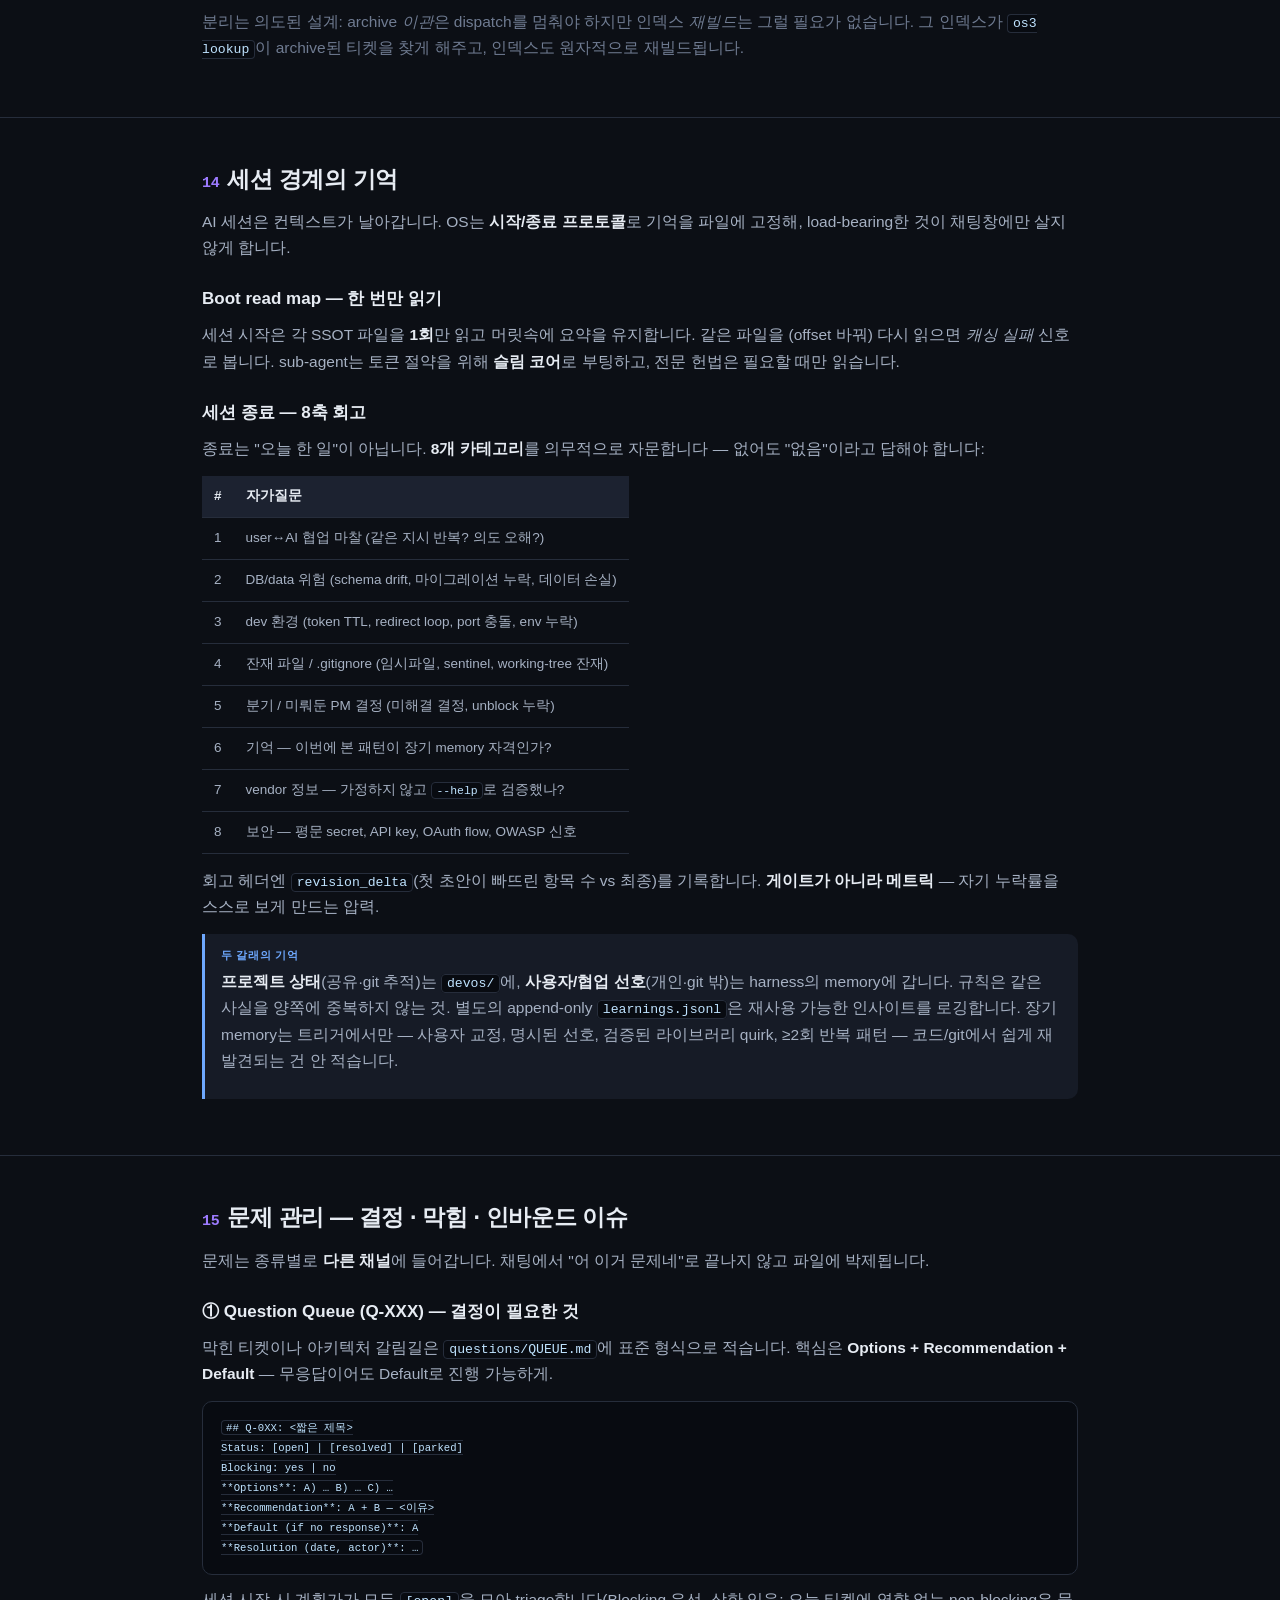
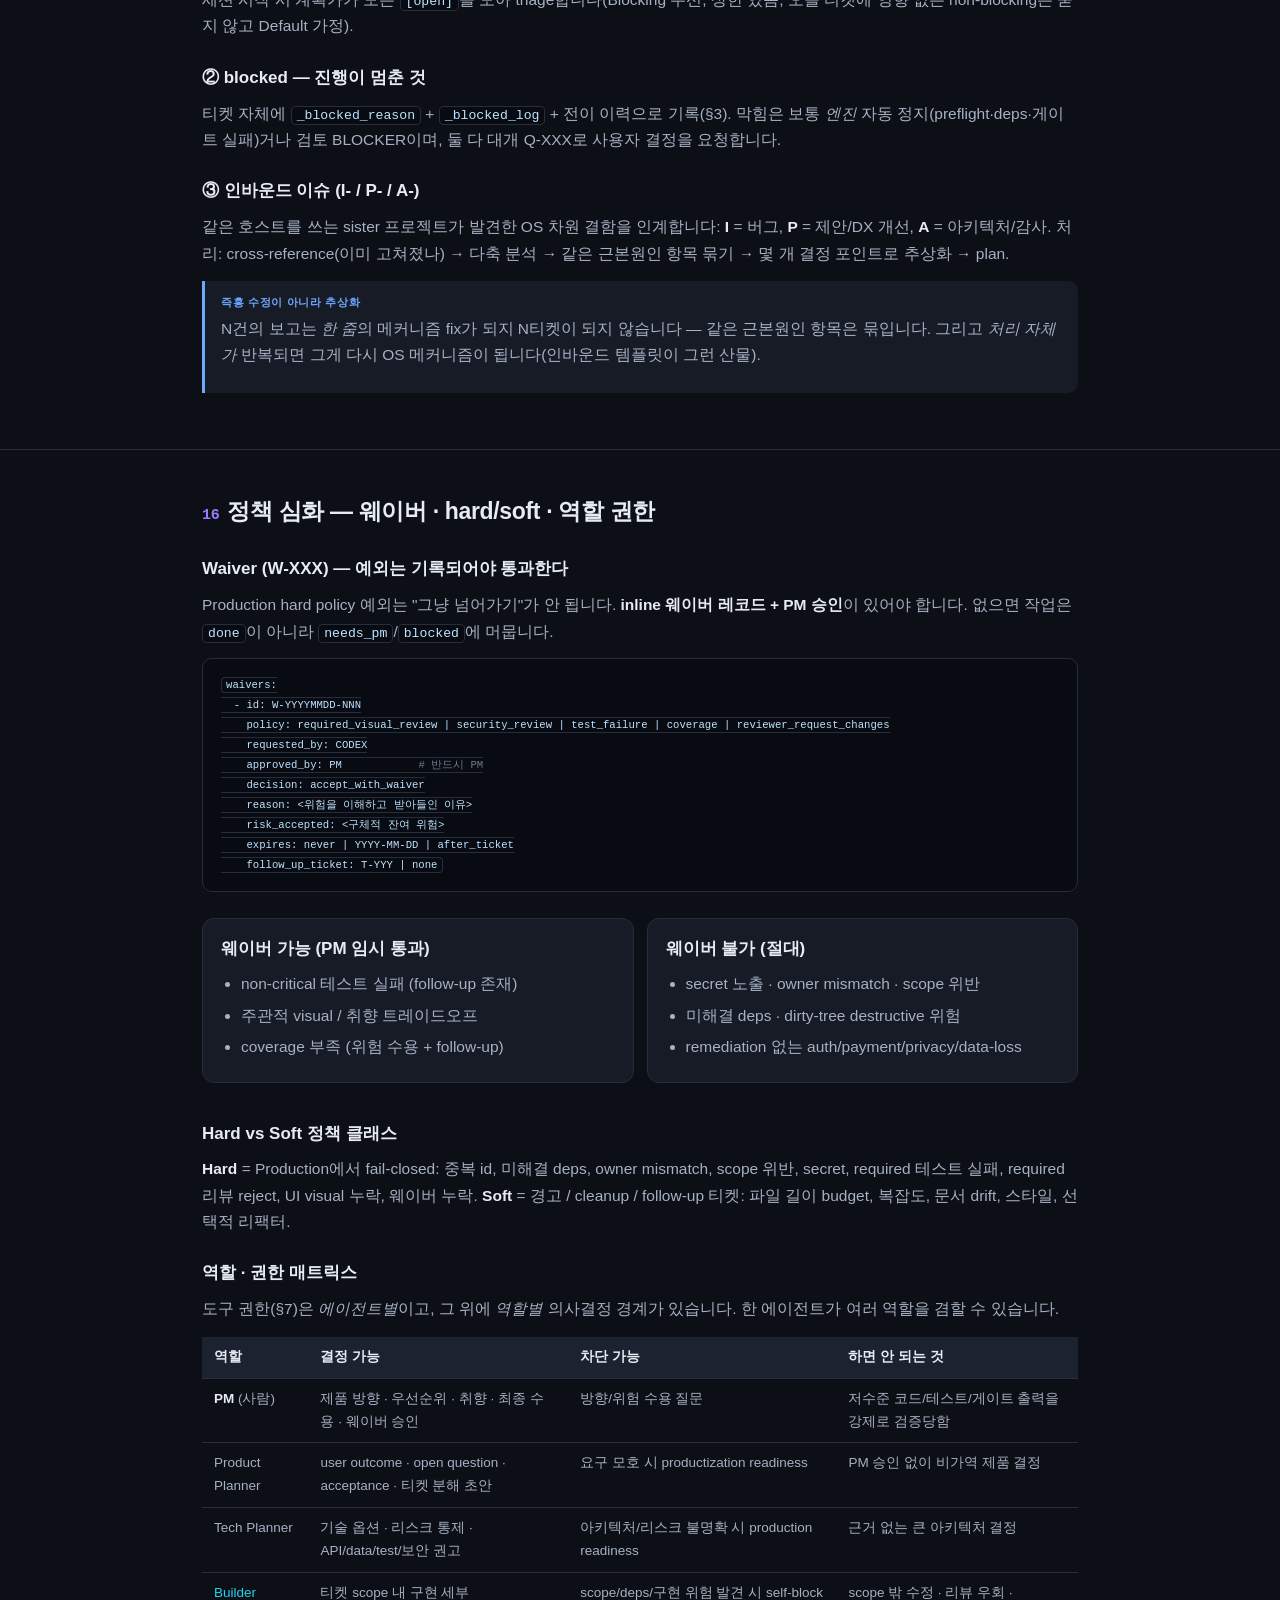
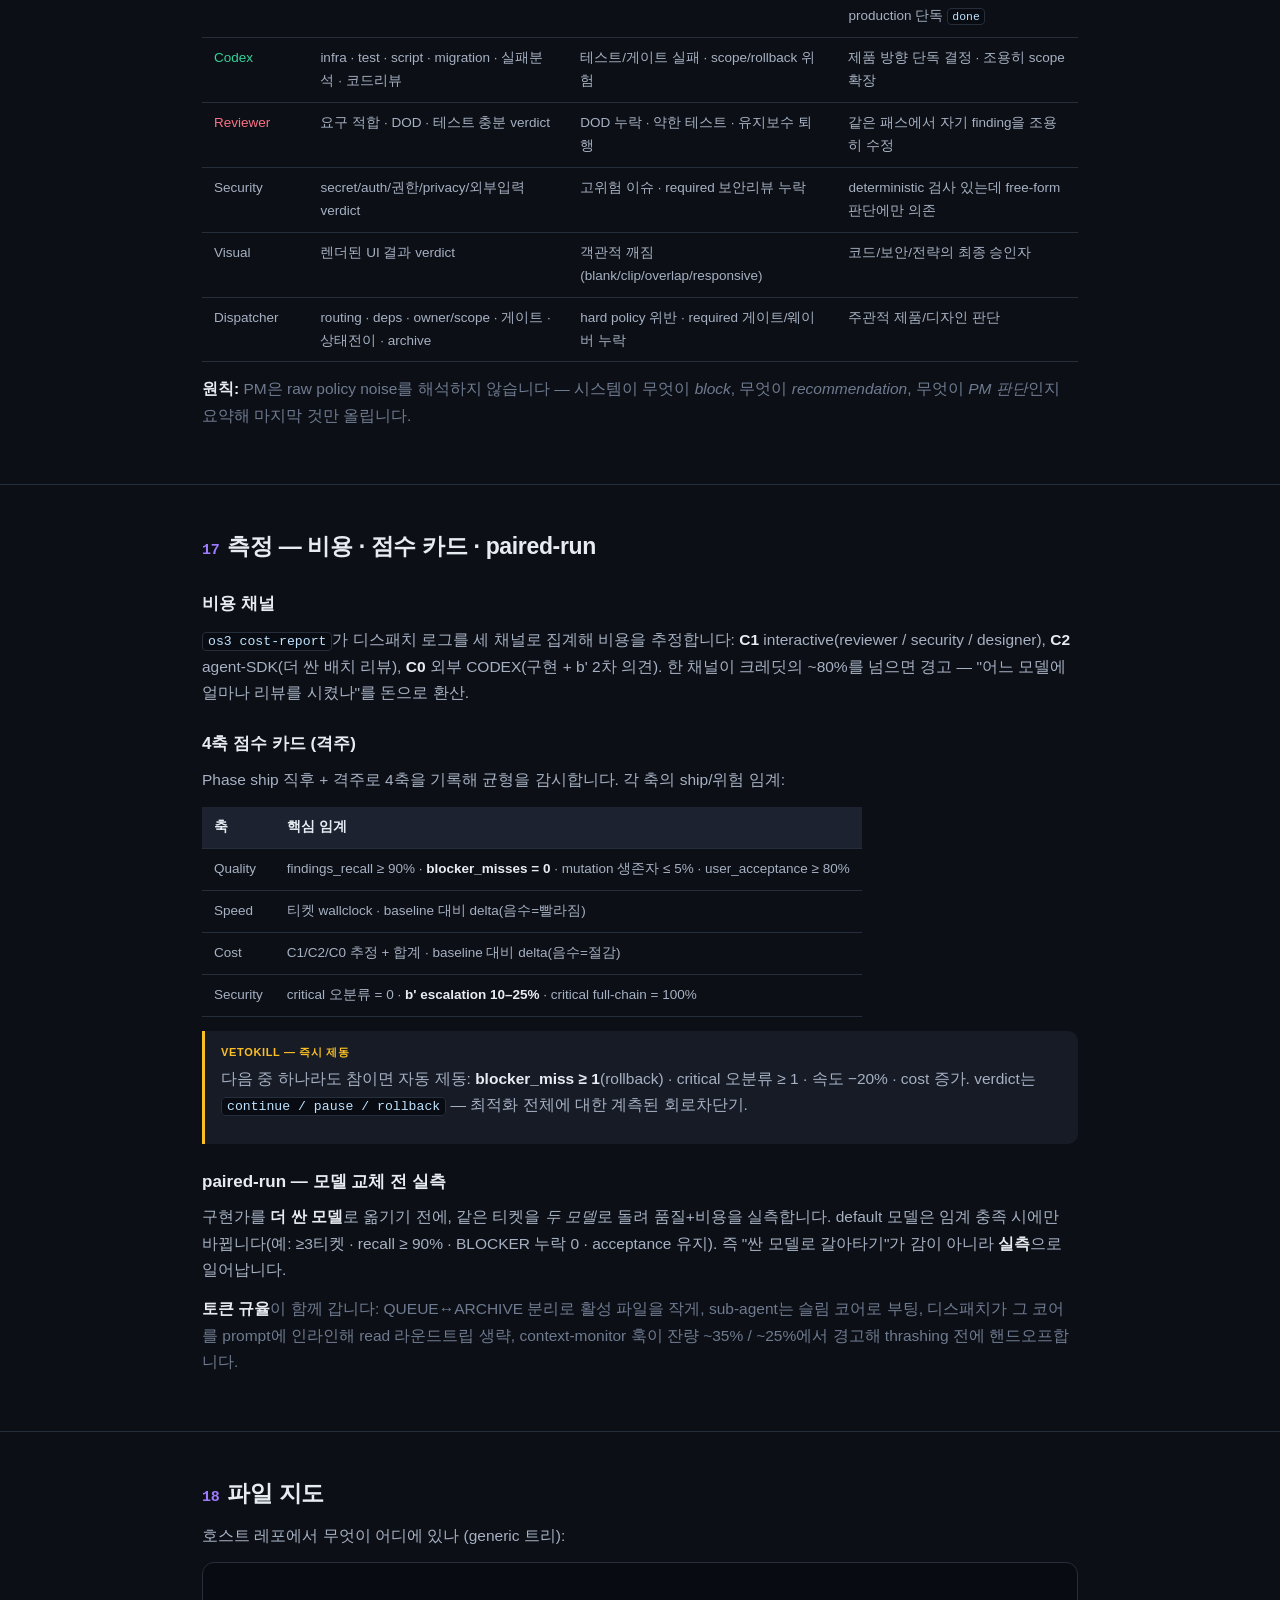
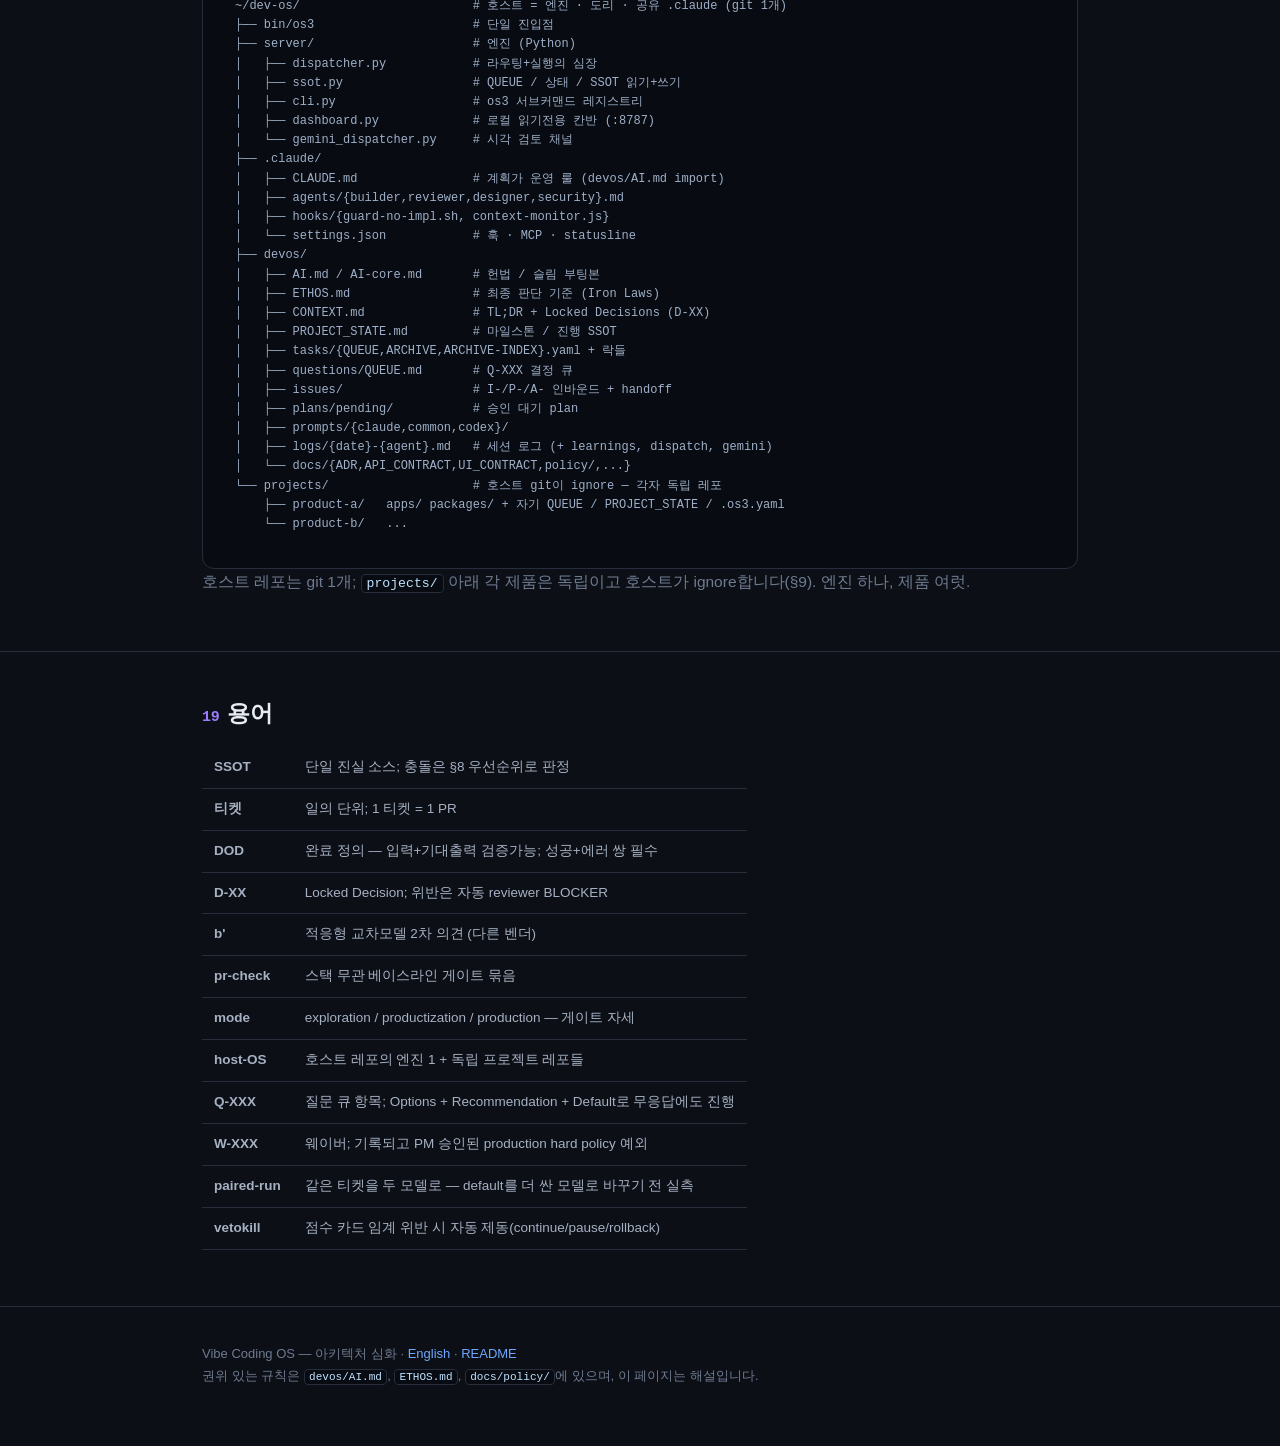
==== commit 30125f89: "docs: wrap deep-dive TOC so all section tabs are visible The sticky top nav was a single horizontall" ====
--- a/docs/deep-dive.ko.html
+++ b/docs/deep-dive.ko.html
@@ -20,10 +20,10 @@
   .lead{font-size:17px;color:var(--ink2);max-width:760px;margin:0 0 18px}
   .langs{font-size:13px;color:var(--ink3)}.langs a{font-weight:600}
   nav.toc{position:sticky;top:0;z-index:20;background:rgba(12,15,21,.85);backdrop-filter:blur(10px);border-bottom:1px solid var(--line)}
-  nav.toc .wrap{display:flex;gap:2px;overflow-x:auto;padding:9px 22px}
-  nav.toc a{white-space:nowrap;font-size:13px;color:var(--ink3);padding:6px 11px;border-radius:7px}
+  nav.toc .wrap{display:flex;flex-wrap:wrap;gap:3px;padding:8px 22px}
+  nav.toc a{white-space:nowrap;font-size:12.5px;color:var(--ink3);padding:5px 9px;border-radius:7px}
   nav.toc a:hover{color:var(--ink);background:var(--card);text-decoration:none}
-  section{padding:42px 0;border-top:1px solid var(--line)}section:first-of-type{border-top:none}
+  section{padding:42px 0;border-top:1px solid var(--line);scroll-margin-top:96px}section:first-of-type{border-top:none}
   h2{font-size:23px;font-weight:800;letter-spacing:-.015em;margin:0 0 10px}
   h2 .n{font-family:var(--mono);font-size:15px;color:var(--acc2);font-weight:600;margin-right:8px}
   h3{font-size:17px;font-weight:700;margin:24px 0 8px}
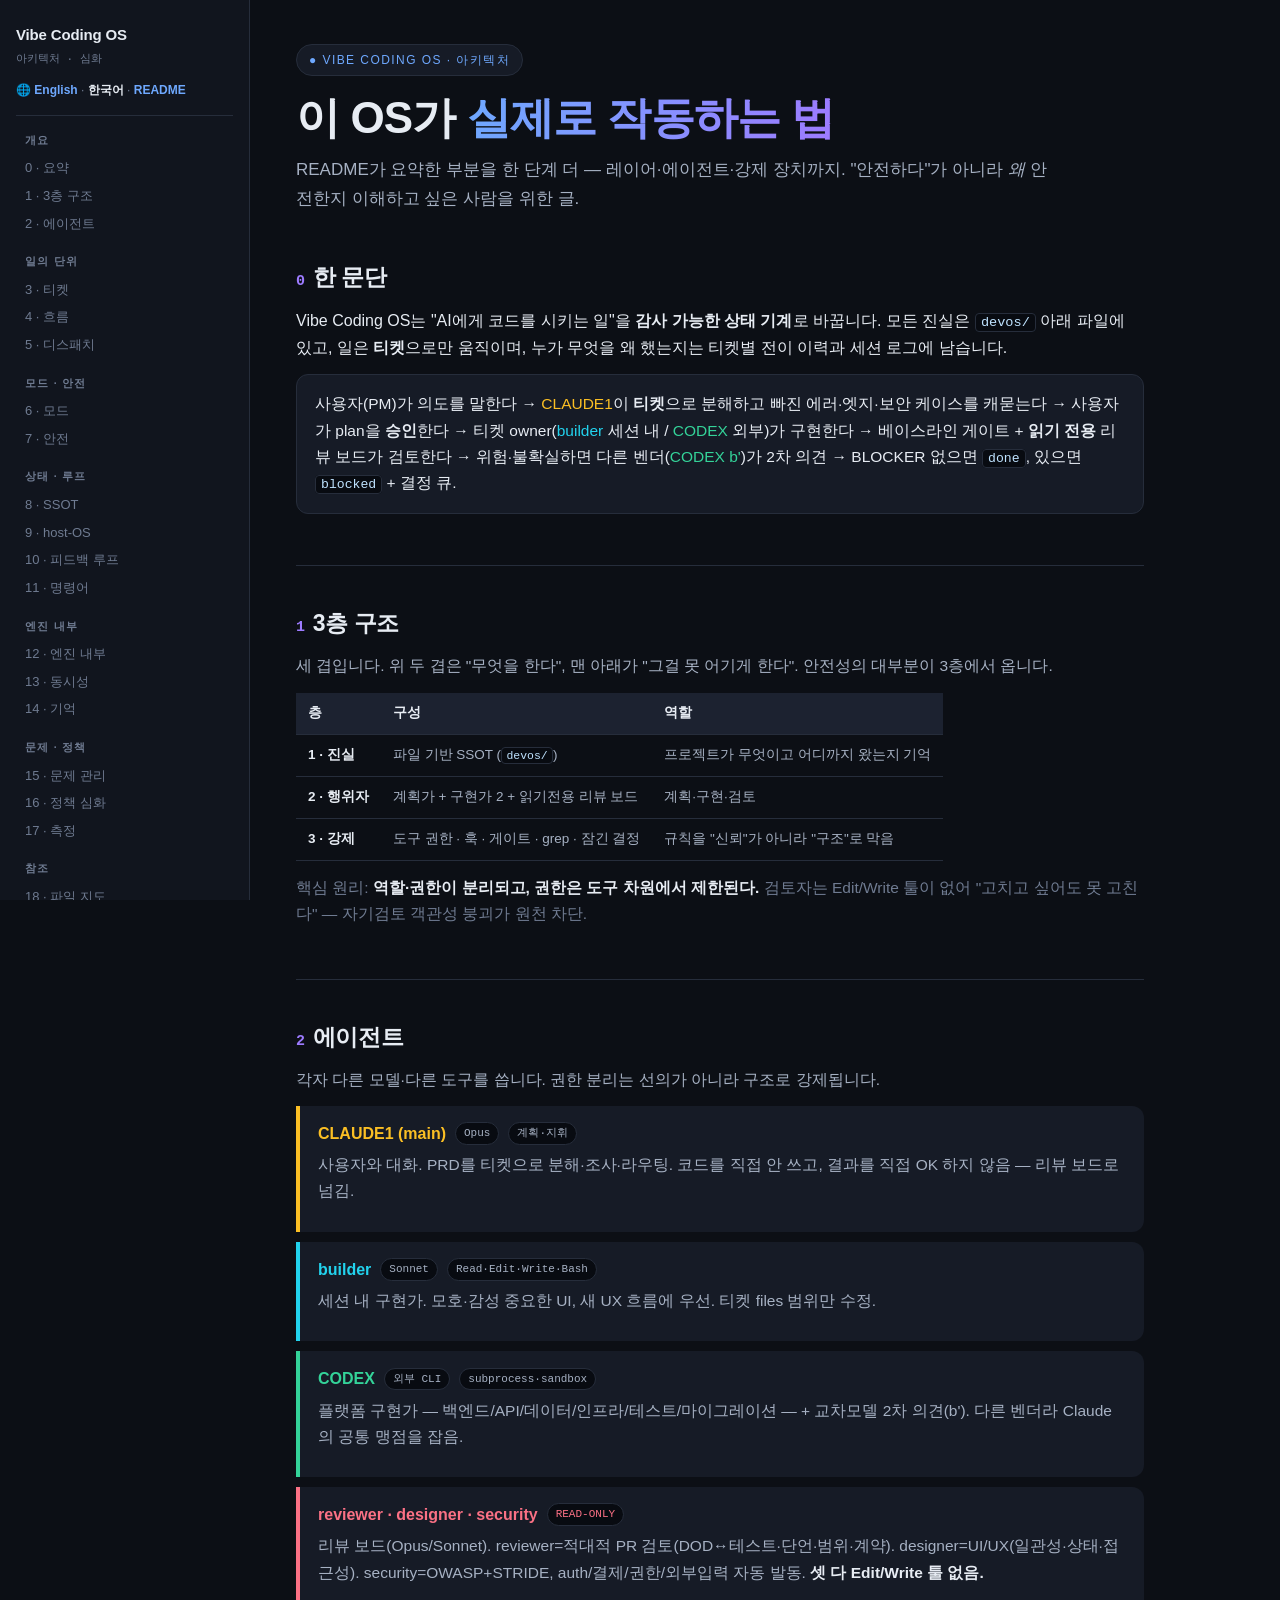
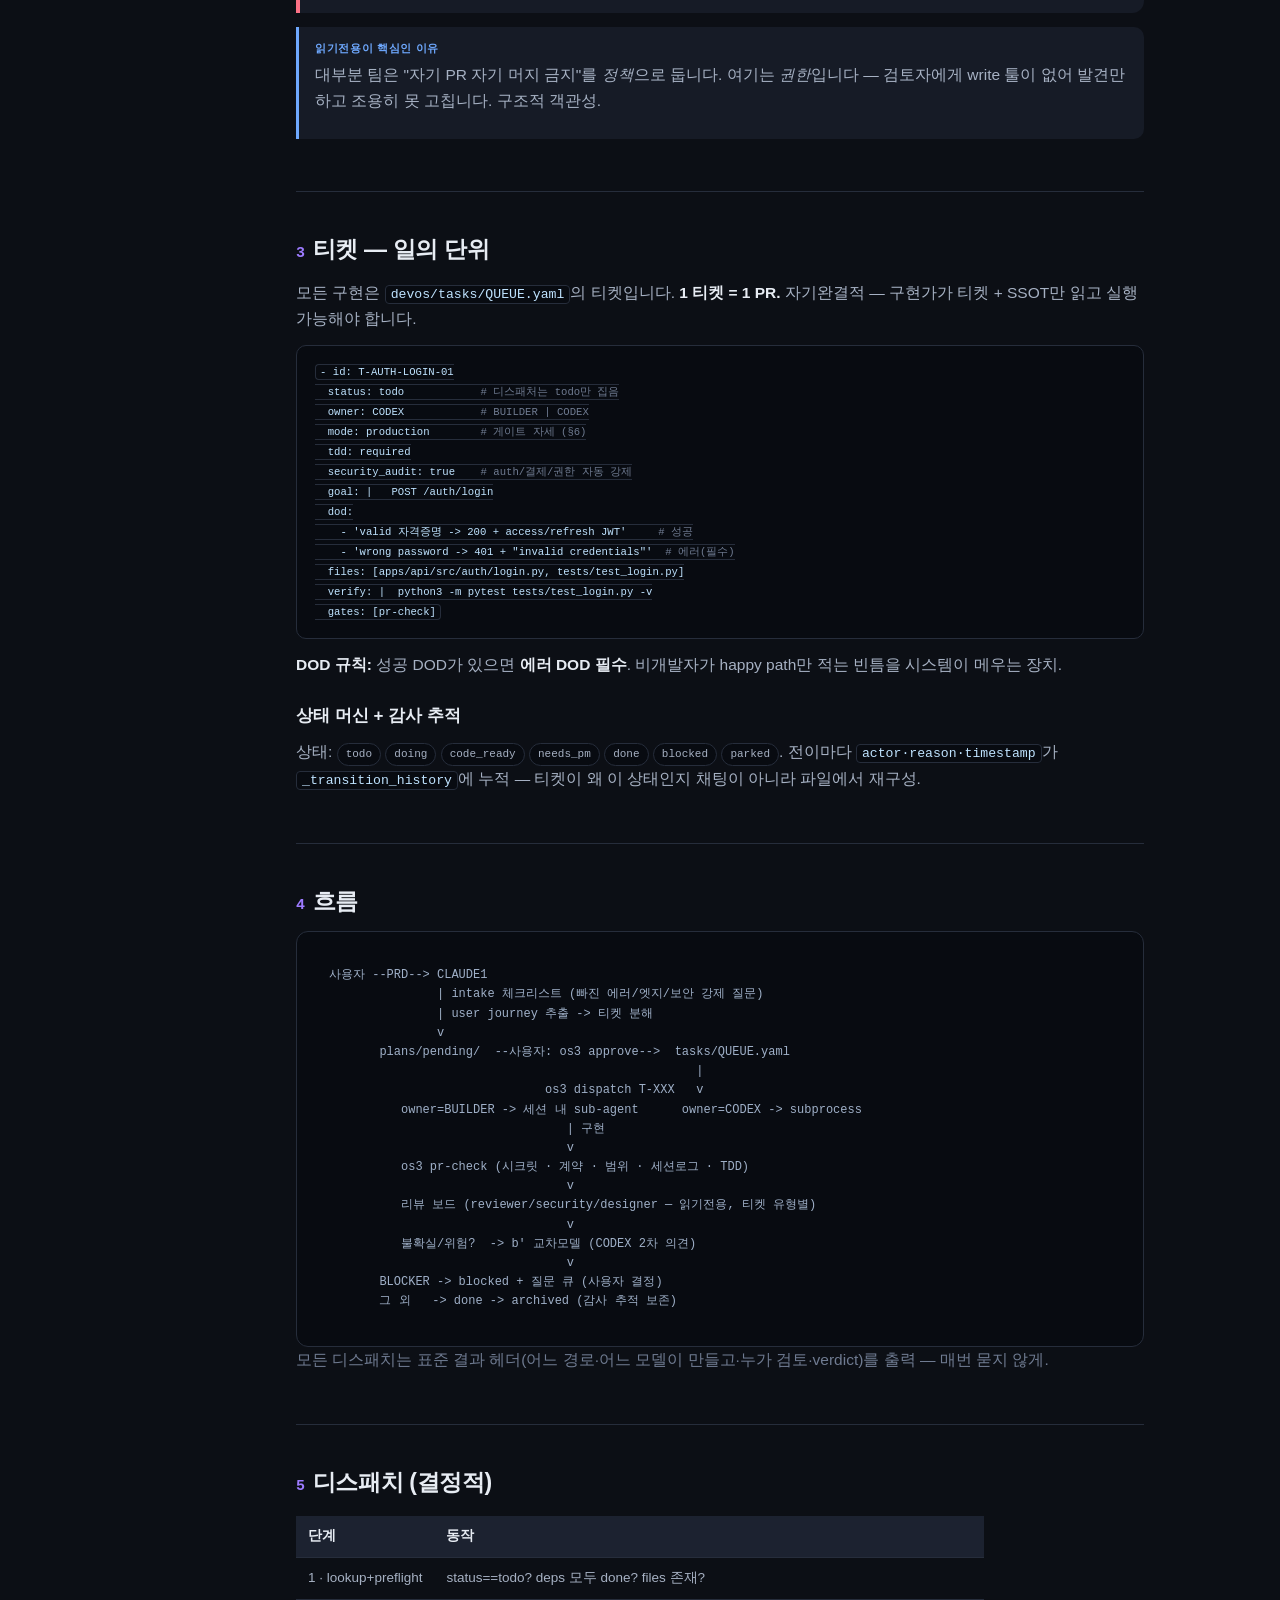
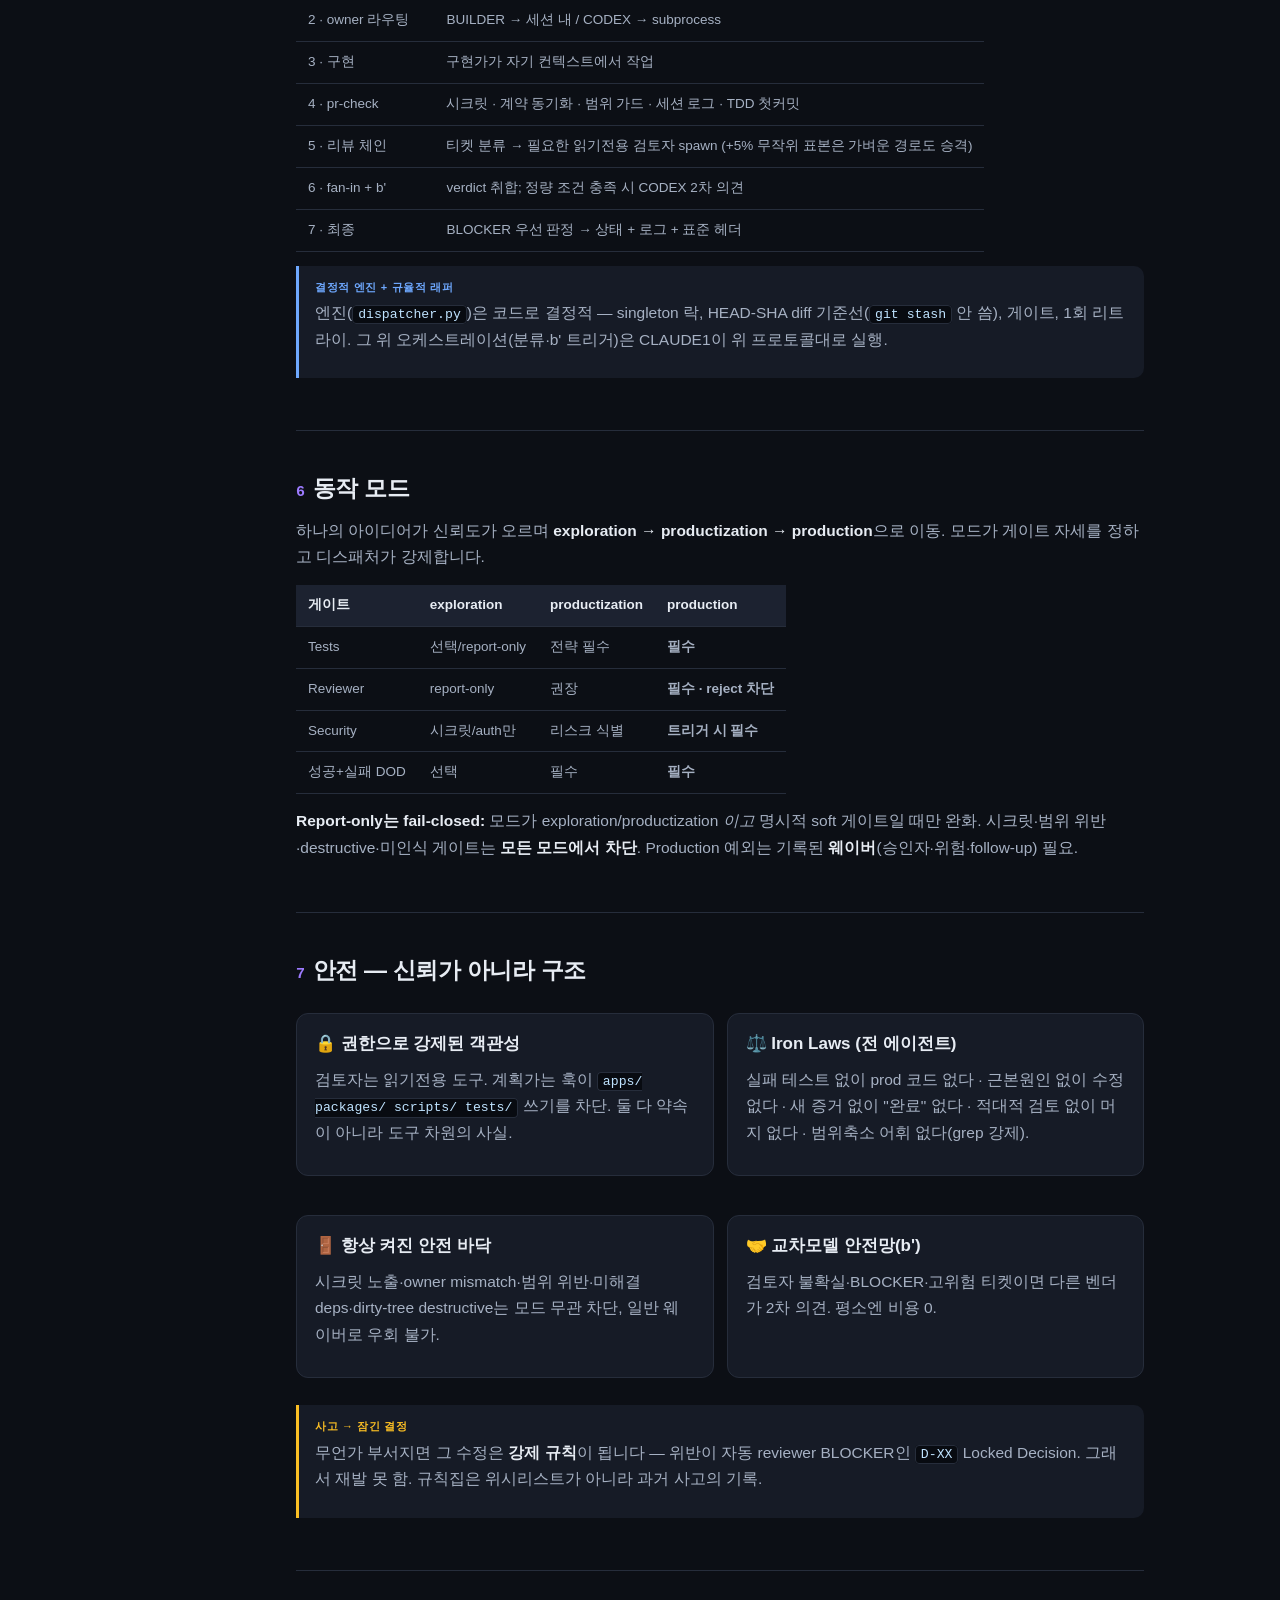
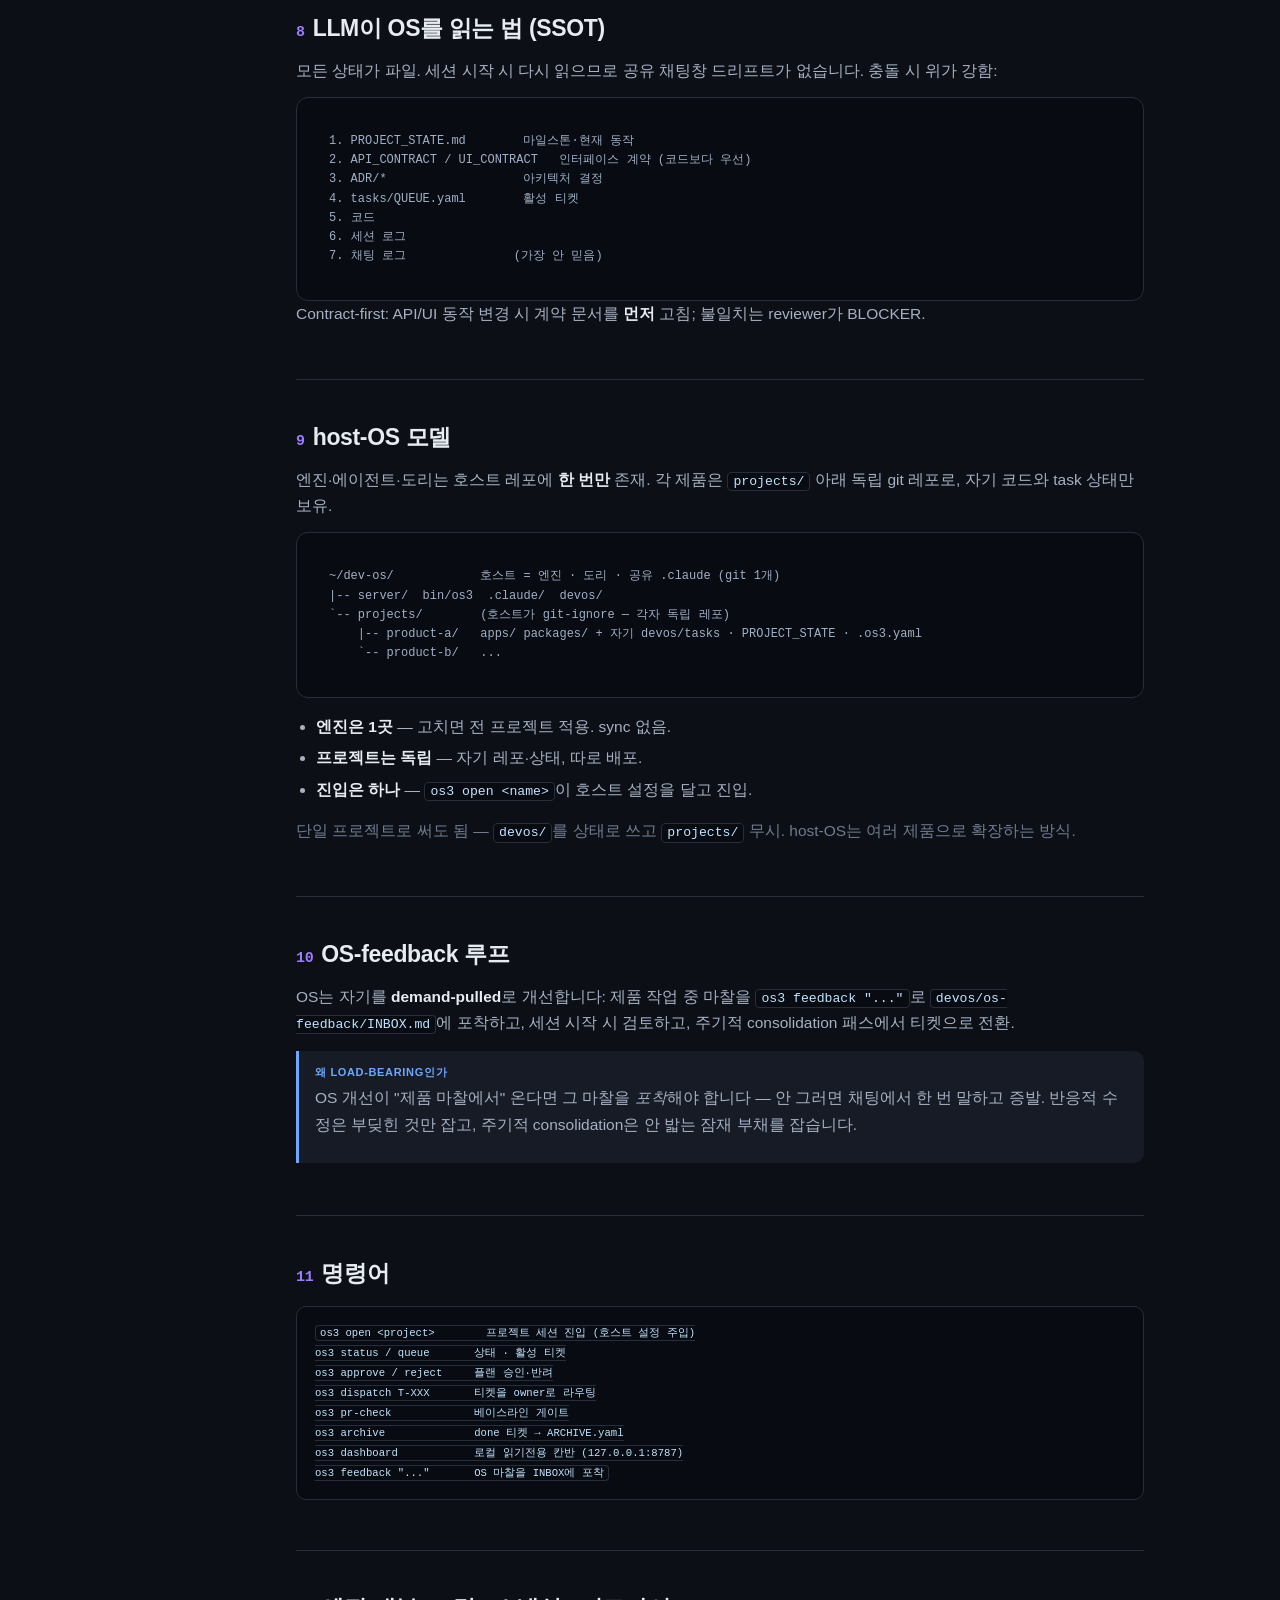
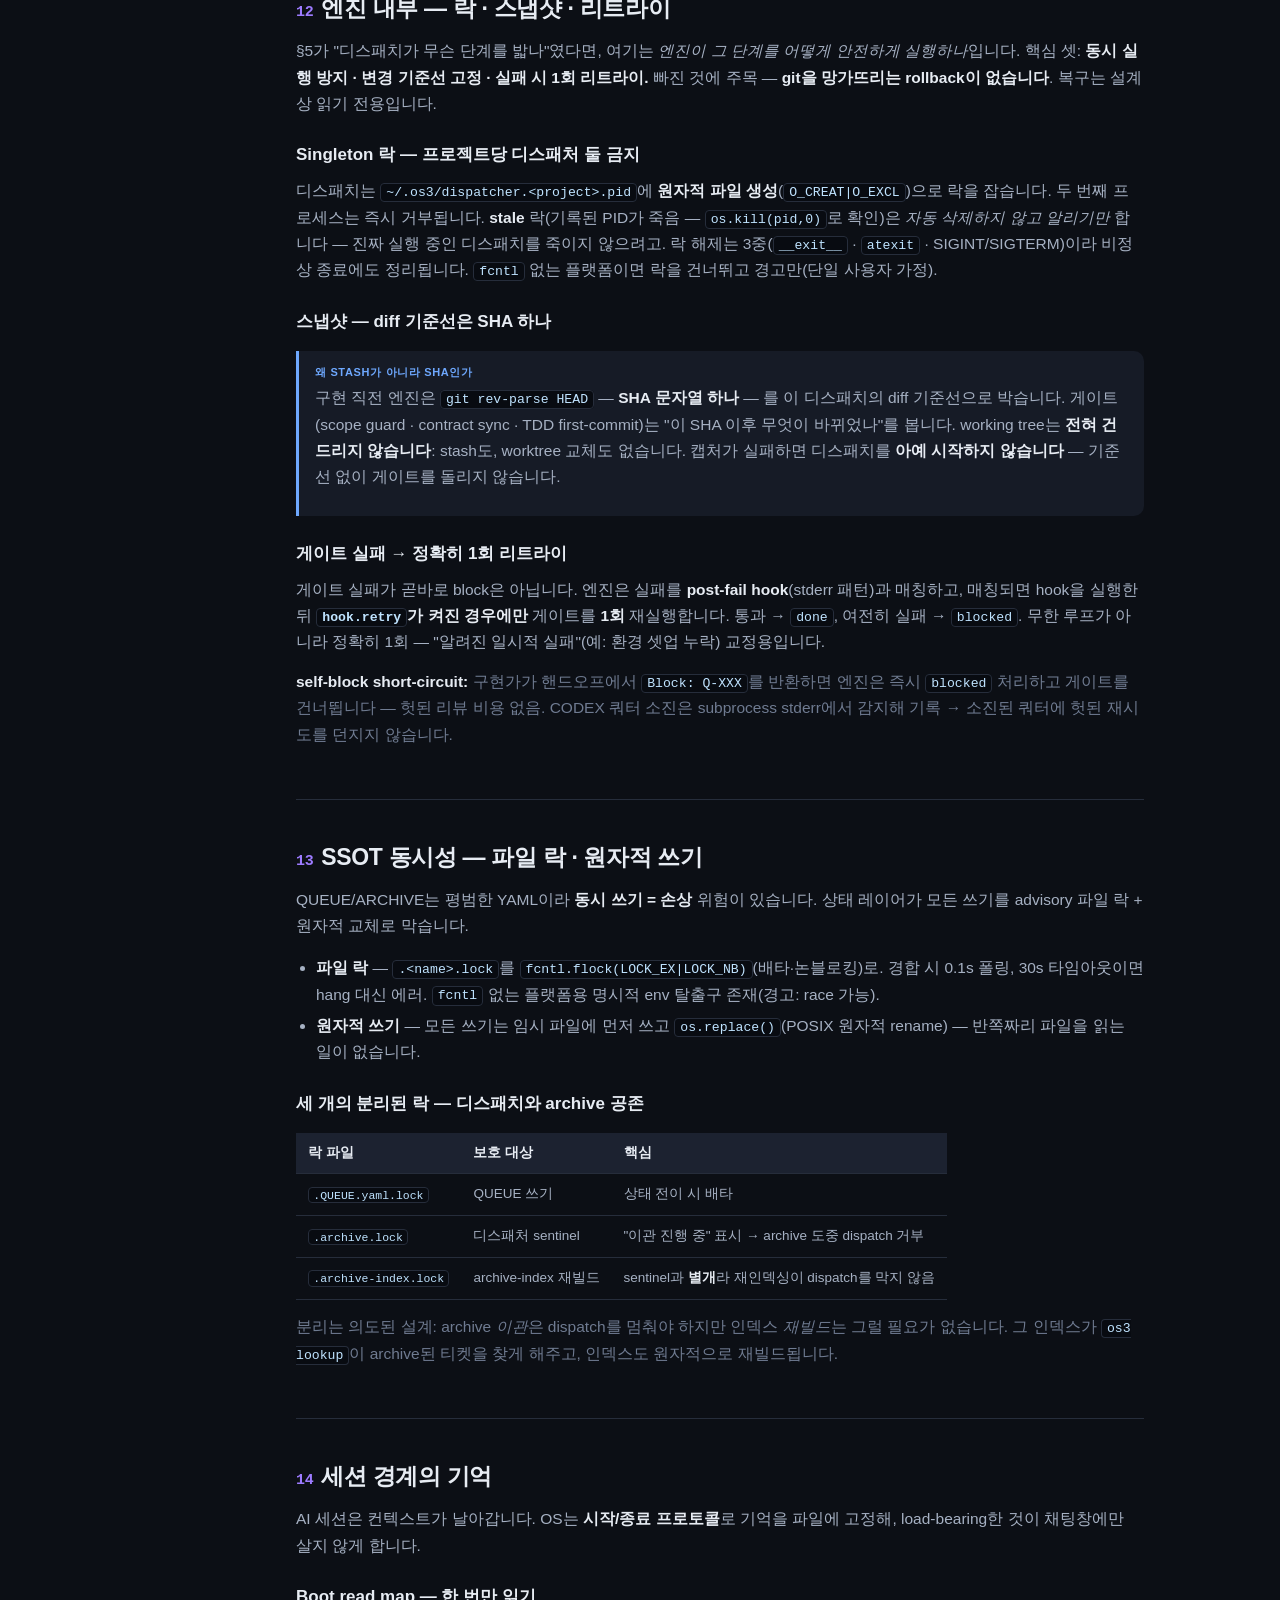
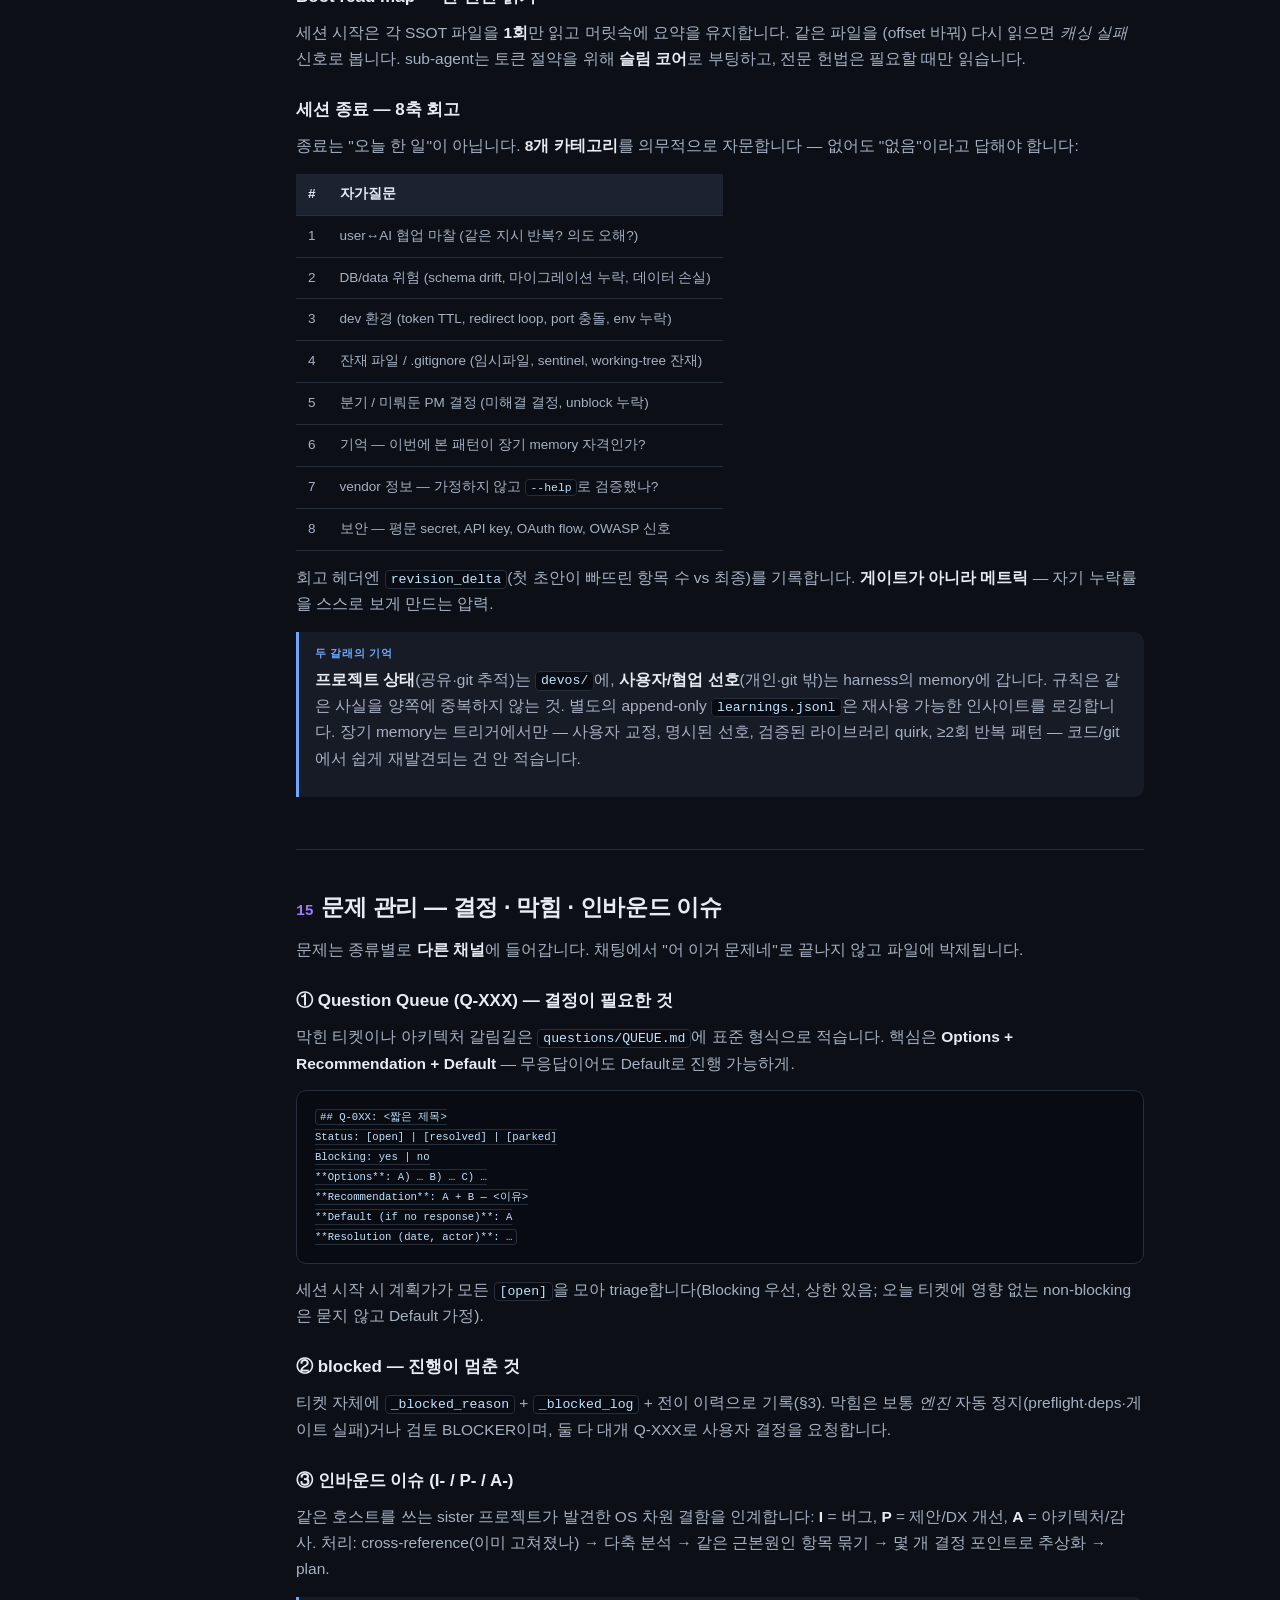
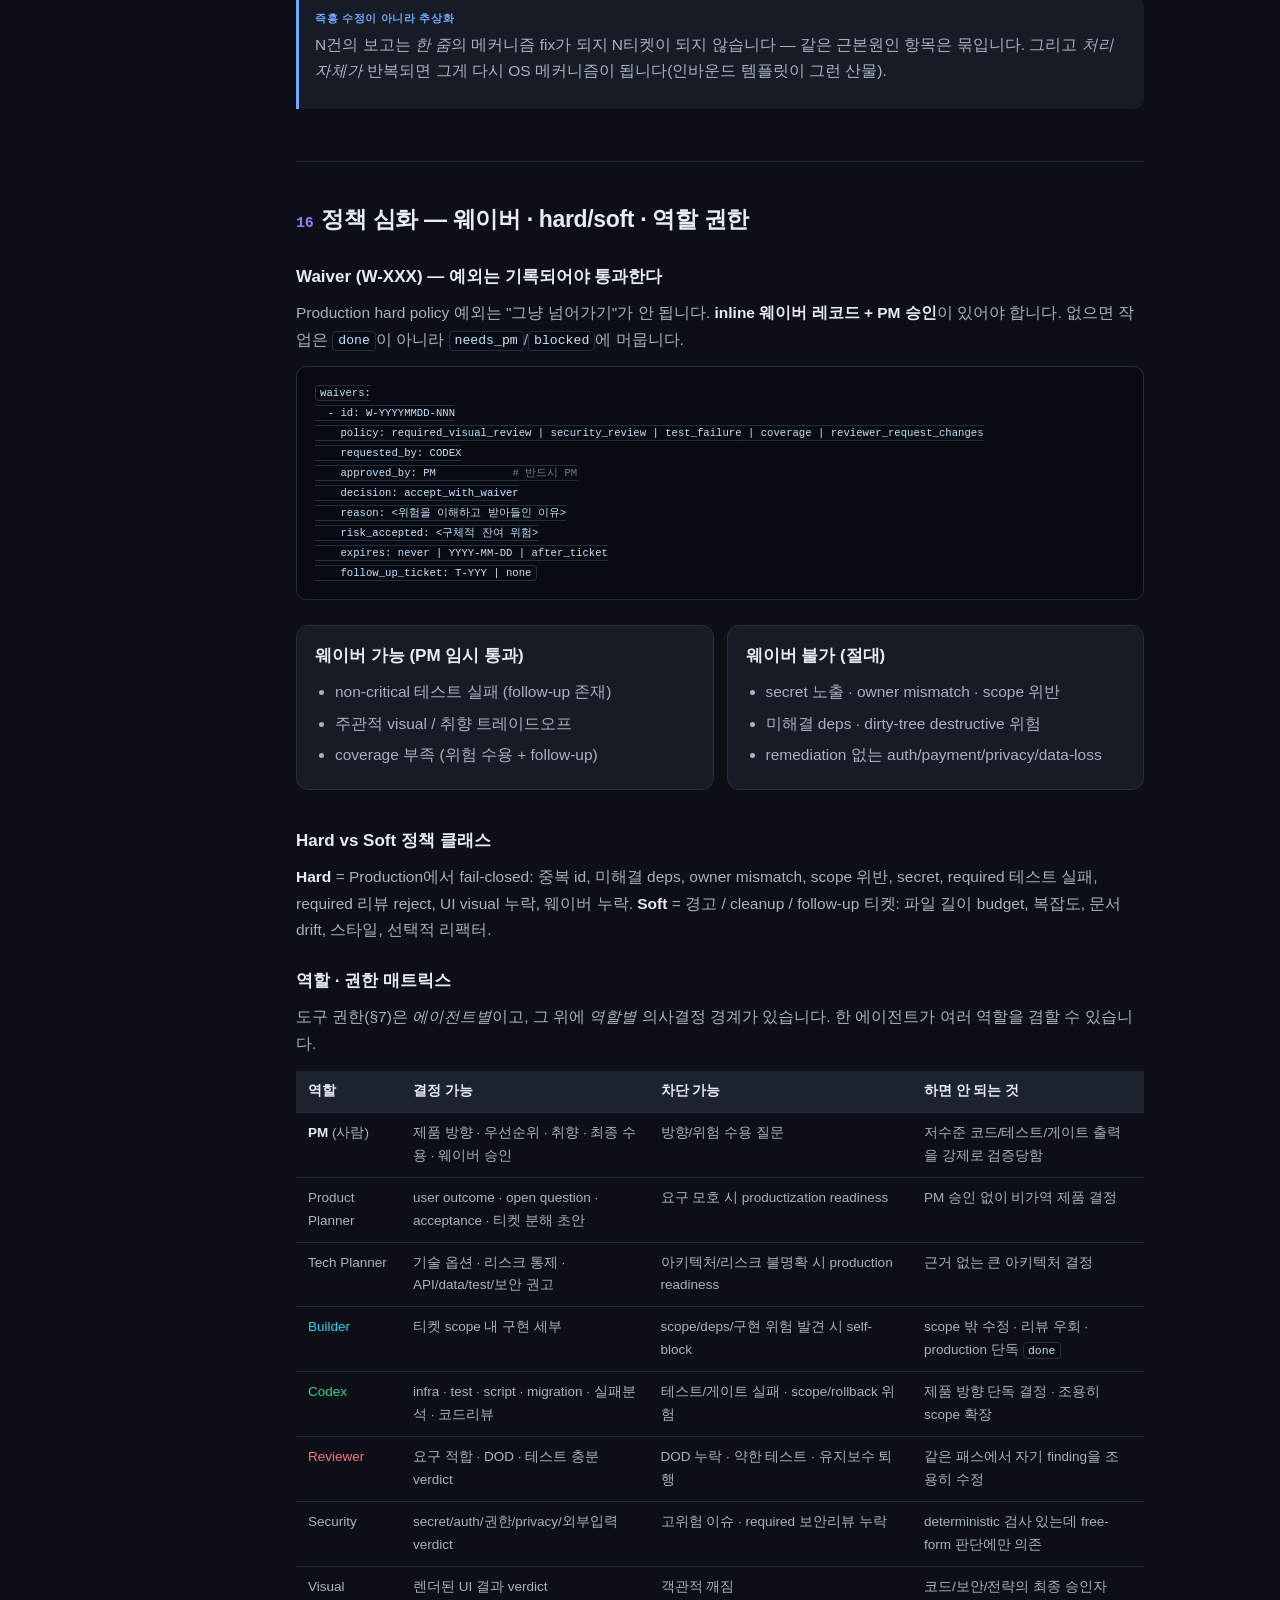
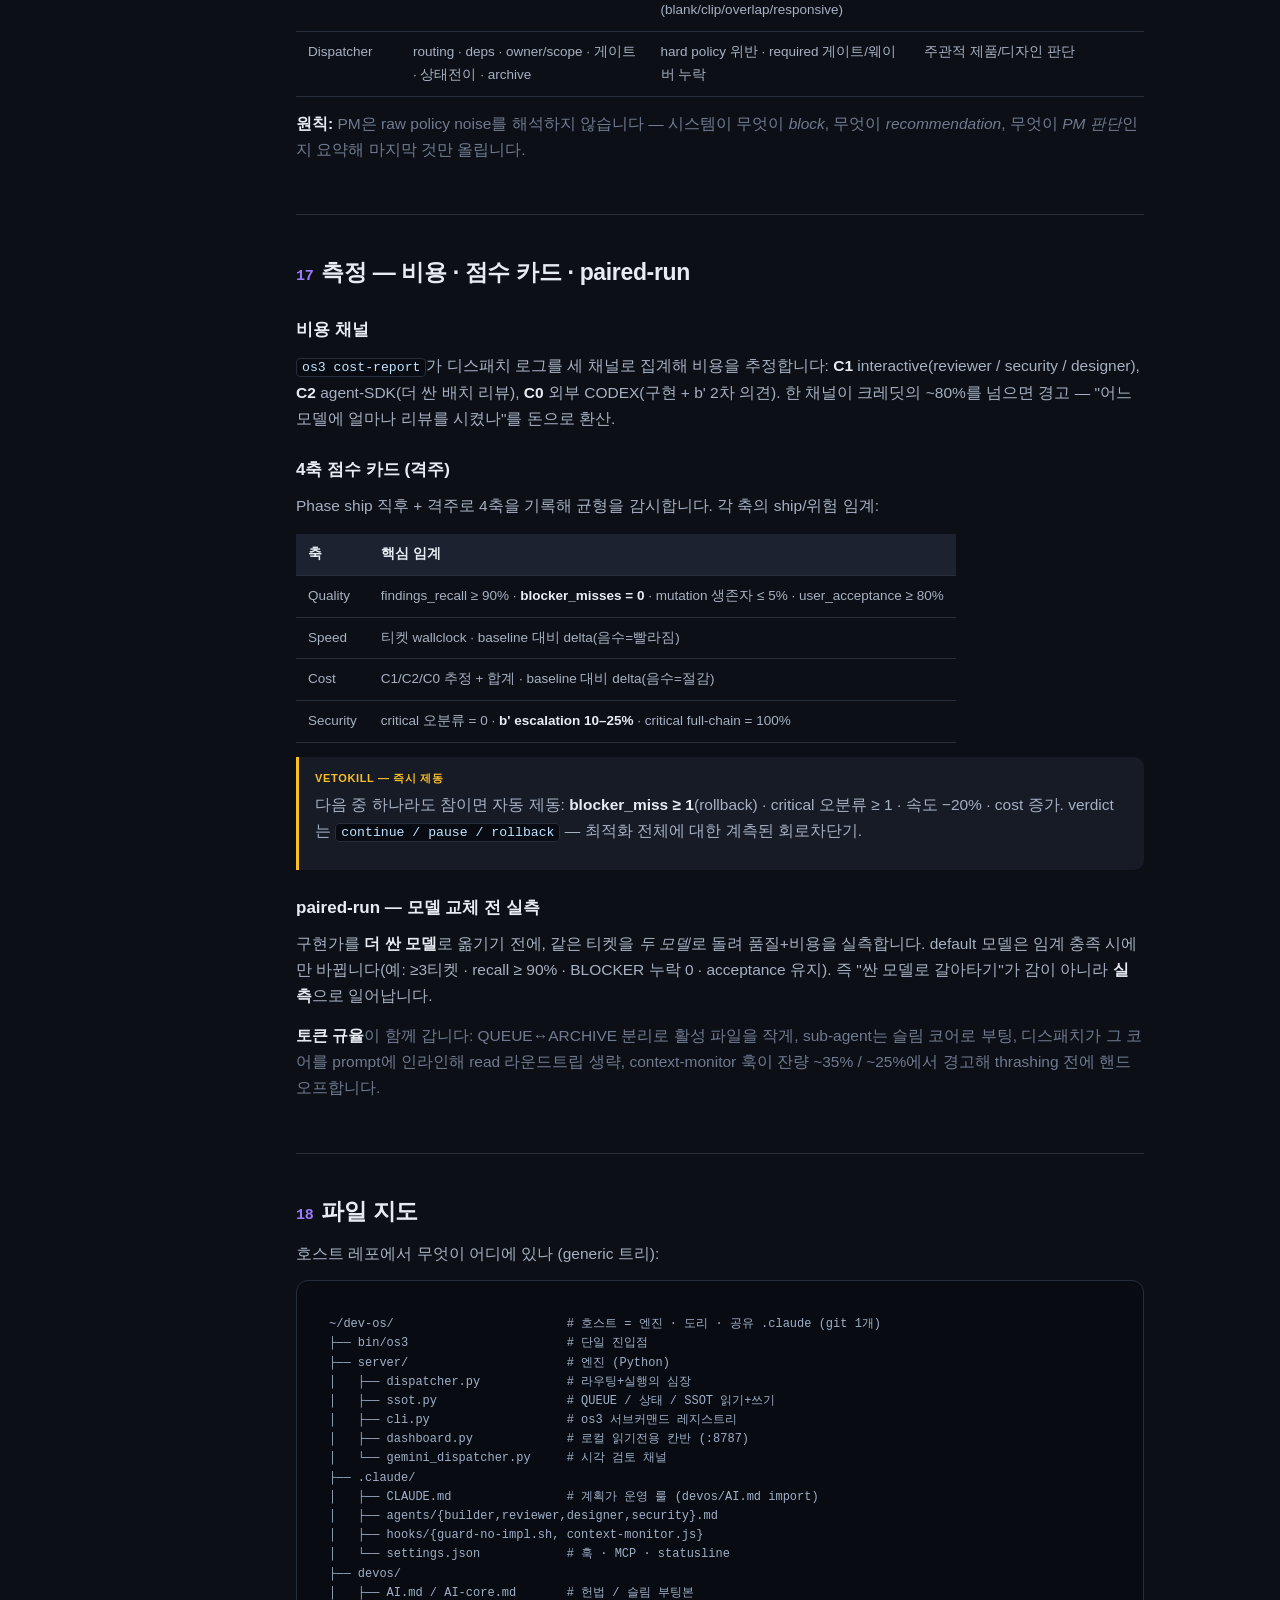
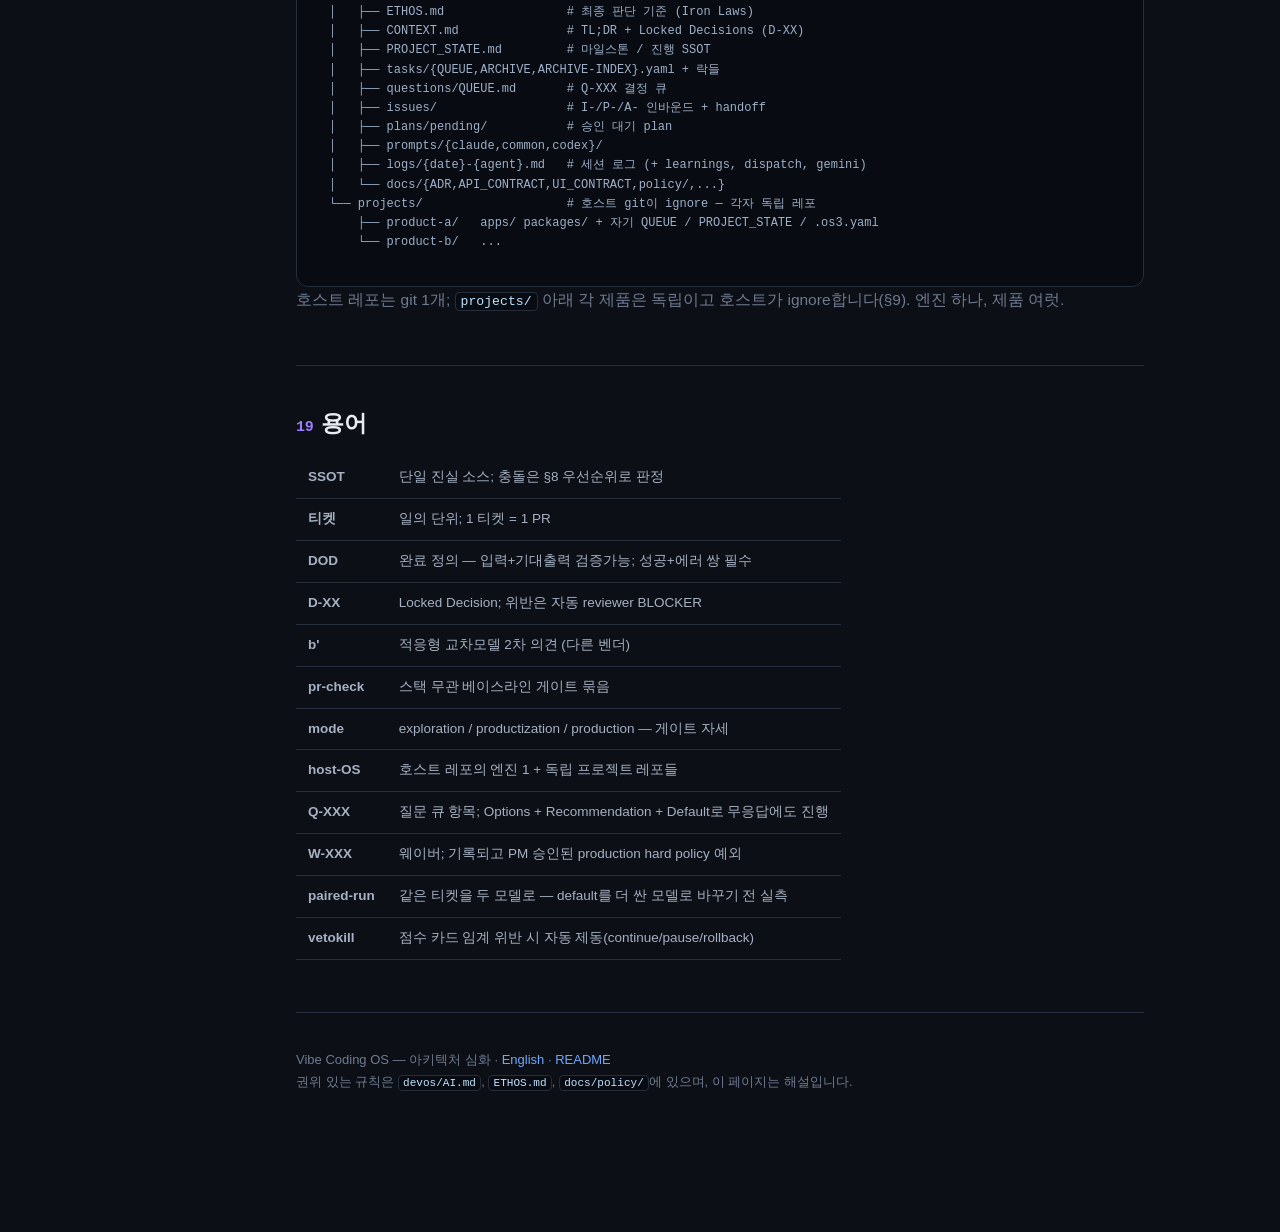
==== commit 5e494af9: "docs: move deep-dive nav to a left sidebar (grid shell layout) Replace the sticky top tab-bar with a" ====
--- a/docs/deep-dive.ko.html
+++ b/docs/deep-dive.ko.html
@@ -11,7 +11,7 @@
   a{color:var(--acc);text-decoration:none}a:hover{text-decoration:underline}
   code{font-family:var(--mono);font-size:.85em;background:#080b11;border:1px solid var(--line);border-radius:4px;padding:.08em .38em;color:#bfe3ff}
   pre{font-family:var(--mono);font-size:12.5px;line-height:1.6;background:#080b11;border:1px solid var(--line);border-radius:10px;padding:16px 18px;overflow-x:auto;color:#ccd6e4}
-  .wrap{max-width:920px;margin:0 auto;padding:0 22px}
+  .wrap{max-width:none;margin:0;padding:0}
   header.hero{border-bottom:1px solid var(--line);background:radial-gradient(900px 380px at 80% -10%,rgba(157,123,255,.18),transparent 60%),radial-gradient(700px 320px at 5% 0,rgba(110,168,254,.14),transparent 55%),var(--bg)}
   .hero-in{padding:60px 0 40px}
   .kick{display:inline-block;font-size:12px;letter-spacing:.12em;text-transform:uppercase;color:var(--acc);border:1px solid var(--line);background:var(--card);padding:5px 12px;border-radius:999px;margin-bottom:18px}
@@ -19,11 +19,18 @@
   h1 .g{background:linear-gradient(100deg,var(--acc),var(--acc2));-webkit-background-clip:text;background-clip:text;color:transparent}
   .lead{font-size:17px;color:var(--ink2);max-width:760px;margin:0 0 18px}
   .langs{font-size:13px;color:var(--ink3)}.langs a{font-weight:600}
-  nav.toc{position:sticky;top:0;z-index:20;background:rgba(12,15,21,.85);backdrop-filter:blur(10px);border-bottom:1px solid var(--line)}
-  nav.toc .wrap{display:flex;flex-wrap:wrap;gap:3px;padding:8px 22px}
-  nav.toc a{white-space:nowrap;font-size:12.5px;color:var(--ink3);padding:5px 9px;border-radius:7px}
-  nav.toc a:hover{color:var(--ink);background:var(--card);text-decoration:none}
-  section{padding:42px 0;border-top:1px solid var(--line);scroll-margin-top:96px}section:first-of-type{border-top:none}
+  .shell{display:grid;grid-template-columns:250px 1fr;max-width:1300px;margin:0 auto;min-height:100vh}
+  aside{position:sticky;top:0;align-self:start;height:100vh;overflow-y:auto;border-right:1px solid var(--line);background:var(--panel);padding:22px 16px}
+  aside .brand{font-weight:800;font-size:15px;letter-spacing:-.01em;margin-bottom:2px}
+  aside .ver{font-family:var(--mono);font-size:11px;color:var(--ink3);margin-bottom:12px}
+  aside .langs{font-size:12px;color:var(--ink3);margin:0 0 14px;padding-bottom:14px;border-bottom:1px solid var(--line)}
+  aside .langs a{font-weight:600}
+  aside nav a{display:block;font-size:13px;color:var(--ink3);padding:5px 9px;border-radius:7px;line-height:1.35}
+  aside nav a:hover{color:var(--ink);background:var(--card);text-decoration:none}
+  aside nav .grp{font-size:10.5px;letter-spacing:.12em;text-transform:uppercase;color:var(--ink3);margin:16px 9px 5px;font-weight:700}
+  main{padding:44px 46px 80px;min-width:0;max-width:940px}
+  @media(max-width:880px){.shell{grid-template-columns:1fr}aside{position:static;height:auto;overflow:visible;border-right:none;border-bottom:1px solid var(--line)}aside nav{display:flex;flex-wrap:wrap;gap:2px}aside nav .grp{width:100%}main{padding:28px 20px 60px}}
+  section{padding:38px 0;border-top:1px solid var(--line);scroll-margin-top:16px}section:first-of-type{border-top:none;padding-top:26px}
   h2{font-size:23px;font-weight:800;letter-spacing:-.015em;margin:0 0 10px}
   h2 .n{font-family:var(--mono);font-size:15px;color:var(--acc2);font-weight:600;margin-right:8px}
   h3{font-size:17px;font-weight:700;margin:24px 0 8px}
@@ -52,19 +59,47 @@
 </style>
 </head>
 <body>
-<header class="hero"><div class="wrap hero-in">
+<div class="shell">
+
+<aside>
+  <div class="brand">Vibe Coding OS</div>
+  <div class="ver">아키텍처 · 심화</div>
+  <div class="langs">🌐 <a href="deep-dive.en.html">English</a> · <strong>한국어</strong> · <a href="../README.md">README</a></div>
+  <nav>
+    <div class="grp">개요</div>
+    <a href="#tl">0 · 요약</a>
+    <a href="#layers">1 · 3층 구조</a>
+    <a href="#agents">2 · 에이전트</a>
+    <div class="grp">일의 단위</div>
+    <a href="#tickets">3 · 티켓</a>
+    <a href="#flow">4 · 흐름</a>
+    <a href="#dispatch">5 · 디스패치</a>
+    <div class="grp">모드 · 안전</div>
+    <a href="#modes">6 · 모드</a>
+    <a href="#safety">7 · 안전</a>
+    <div class="grp">상태 · 루프</div>
+    <a href="#ssot">8 · SSOT</a>
+    <a href="#hostos">9 · host-OS</a>
+    <a href="#feedback">10 · 피드백 루프</a>
+    <a href="#cli">11 · 명령어</a>
+    <div class="grp">엔진 내부</div>
+    <a href="#engine">12 · 엔진 내부</a>
+    <a href="#concurrency">13 · 동시성</a>
+    <a href="#memory">14 · 기억</a>
+    <div class="grp">문제 · 정책</div>
+    <a href="#problems">15 · 문제 관리</a>
+    <a href="#policy">16 · 정책 심화</a>
+    <a href="#metrics">17 · 측정</a>
+    <div class="grp">참조</div>
+    <a href="#map">18 · 파일 지도</a>
+    <a href="#glossary">19 · 용어</a>
+  </nav>
+</aside>
+
+<main>
   <span class="kick">● Vibe Coding OS · 아키텍처</span>
   <h1>이 OS가 <span class="g">실제로 작동하는 법</span></h1>
   <p class="lead">README가 요약한 부분을 한 단계 더 — 레이어·에이전트·강제 장치까지. "안전하다"가 아니라 <em>왜</em> 안전한지 이해하고 싶은 사람을 위한 글.</p>
-  <p class="langs">🌐 <a href="deep-dive.en.html">English</a> · <strong>한국어</strong> · <a href="../README.md">← README</a></p>
-</div></header>
-
-<nav class="toc"><div class="wrap">
-  <a href="#tl">요약</a><a href="#layers">3층</a><a href="#agents">에이전트</a><a href="#tickets">티켓</a>
-  <a href="#flow">흐름</a><a href="#dispatch">디스패치</a><a href="#modes">모드</a><a href="#safety">안전</a>
-  <a href="#ssot">SSOT</a><a href="#hostos">host-OS</a><a href="#feedback">피드백 루프</a><a href="#cli">명령어</a>
-  <a href="#engine">엔진 내부</a><a href="#concurrency">동시성</a><a href="#memory">기억</a><a href="#problems">문제 관리</a><a href="#policy">정책</a><a href="#metrics">측정</a><a href="#map">파일 지도</a><a href="#glossary">용어</a>
-</div></nav>
 
 <section id="tl"><div class="wrap">
   <h2><span class="n">0</span>한 문단</h2>
@@ -418,5 +453,8 @@
 </div></section>
 
 <div class="foot"><div class="wrap">Vibe Coding OS — 아키텍처 심화 · <a href="deep-dive.en.html">English</a> · <a href="../README.md">README</a><br>권위 있는 규칙은 <code>devos/AI.md</code>, <code>ETHOS.md</code>, <code>docs/policy/</code>에 있으며, 이 페이지는 해설입니다.</div></div>
+</main>
+
+</div>
 </body>
 </html>
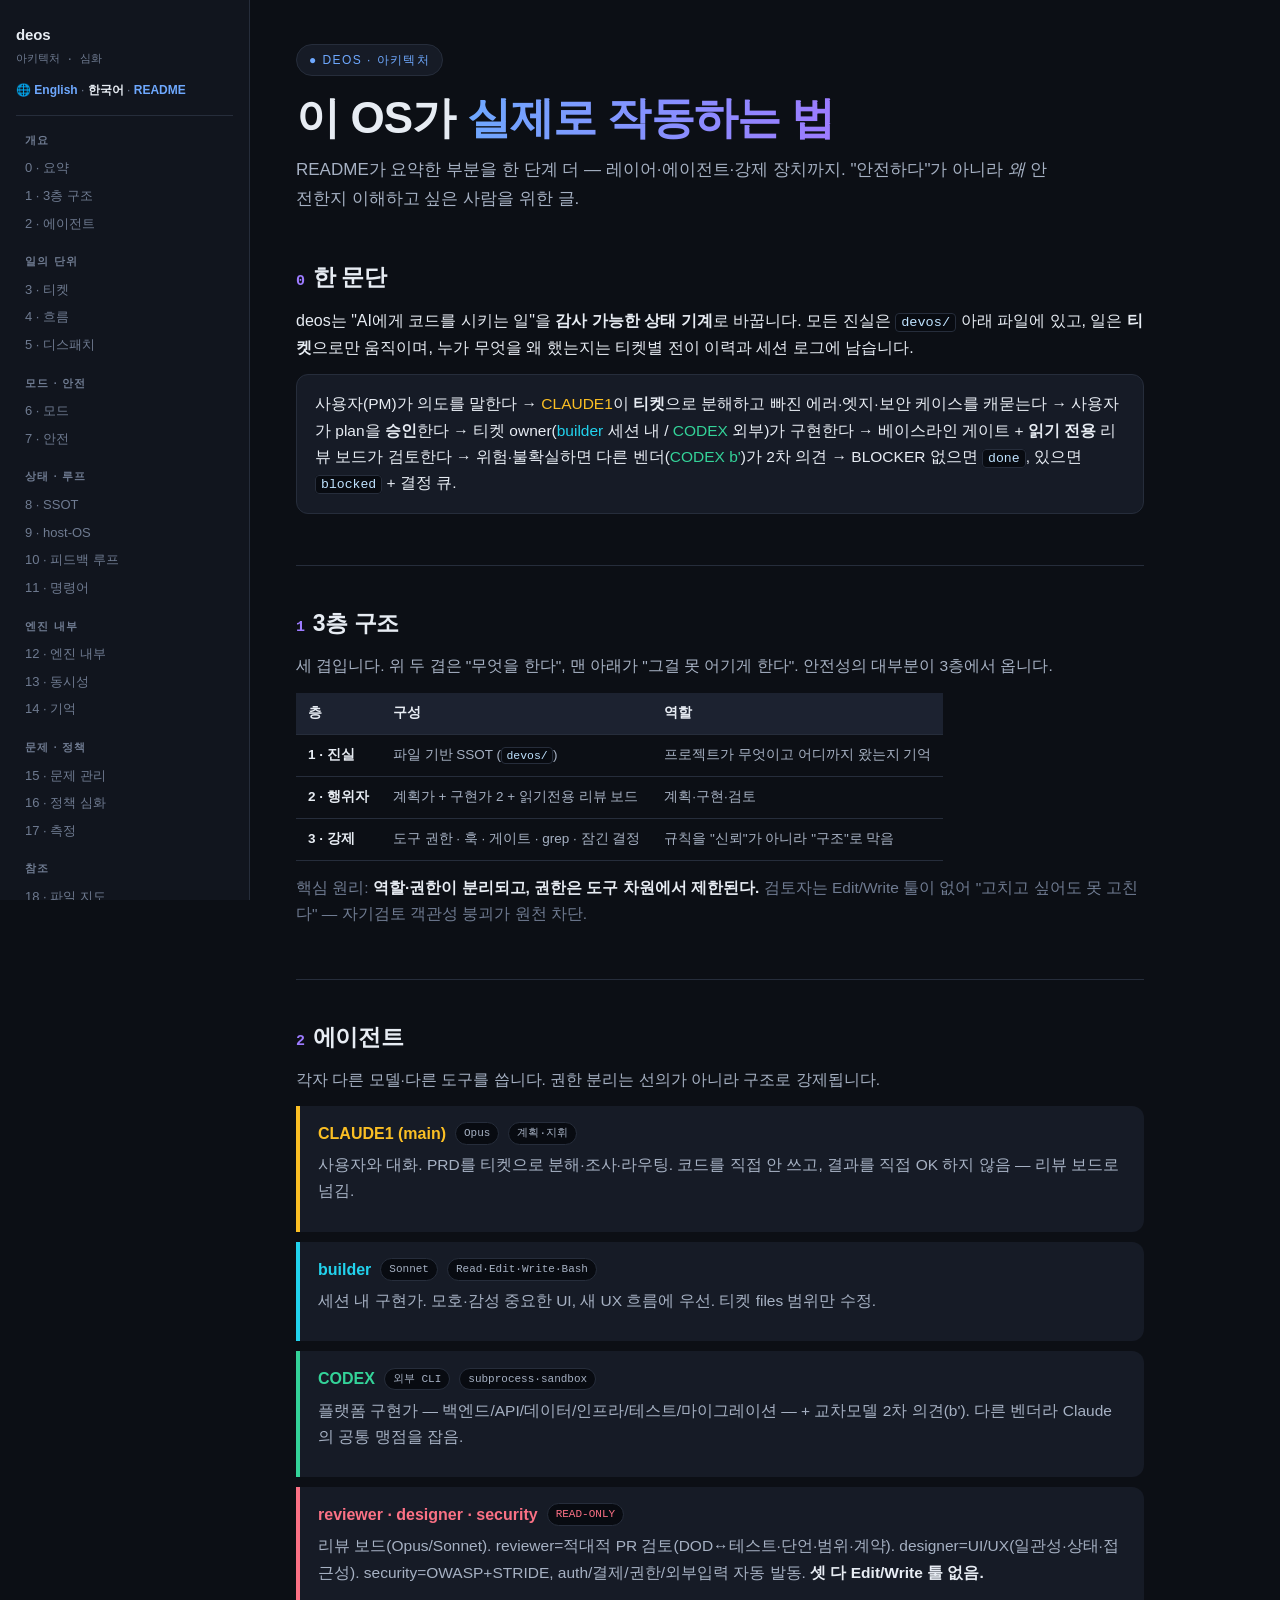
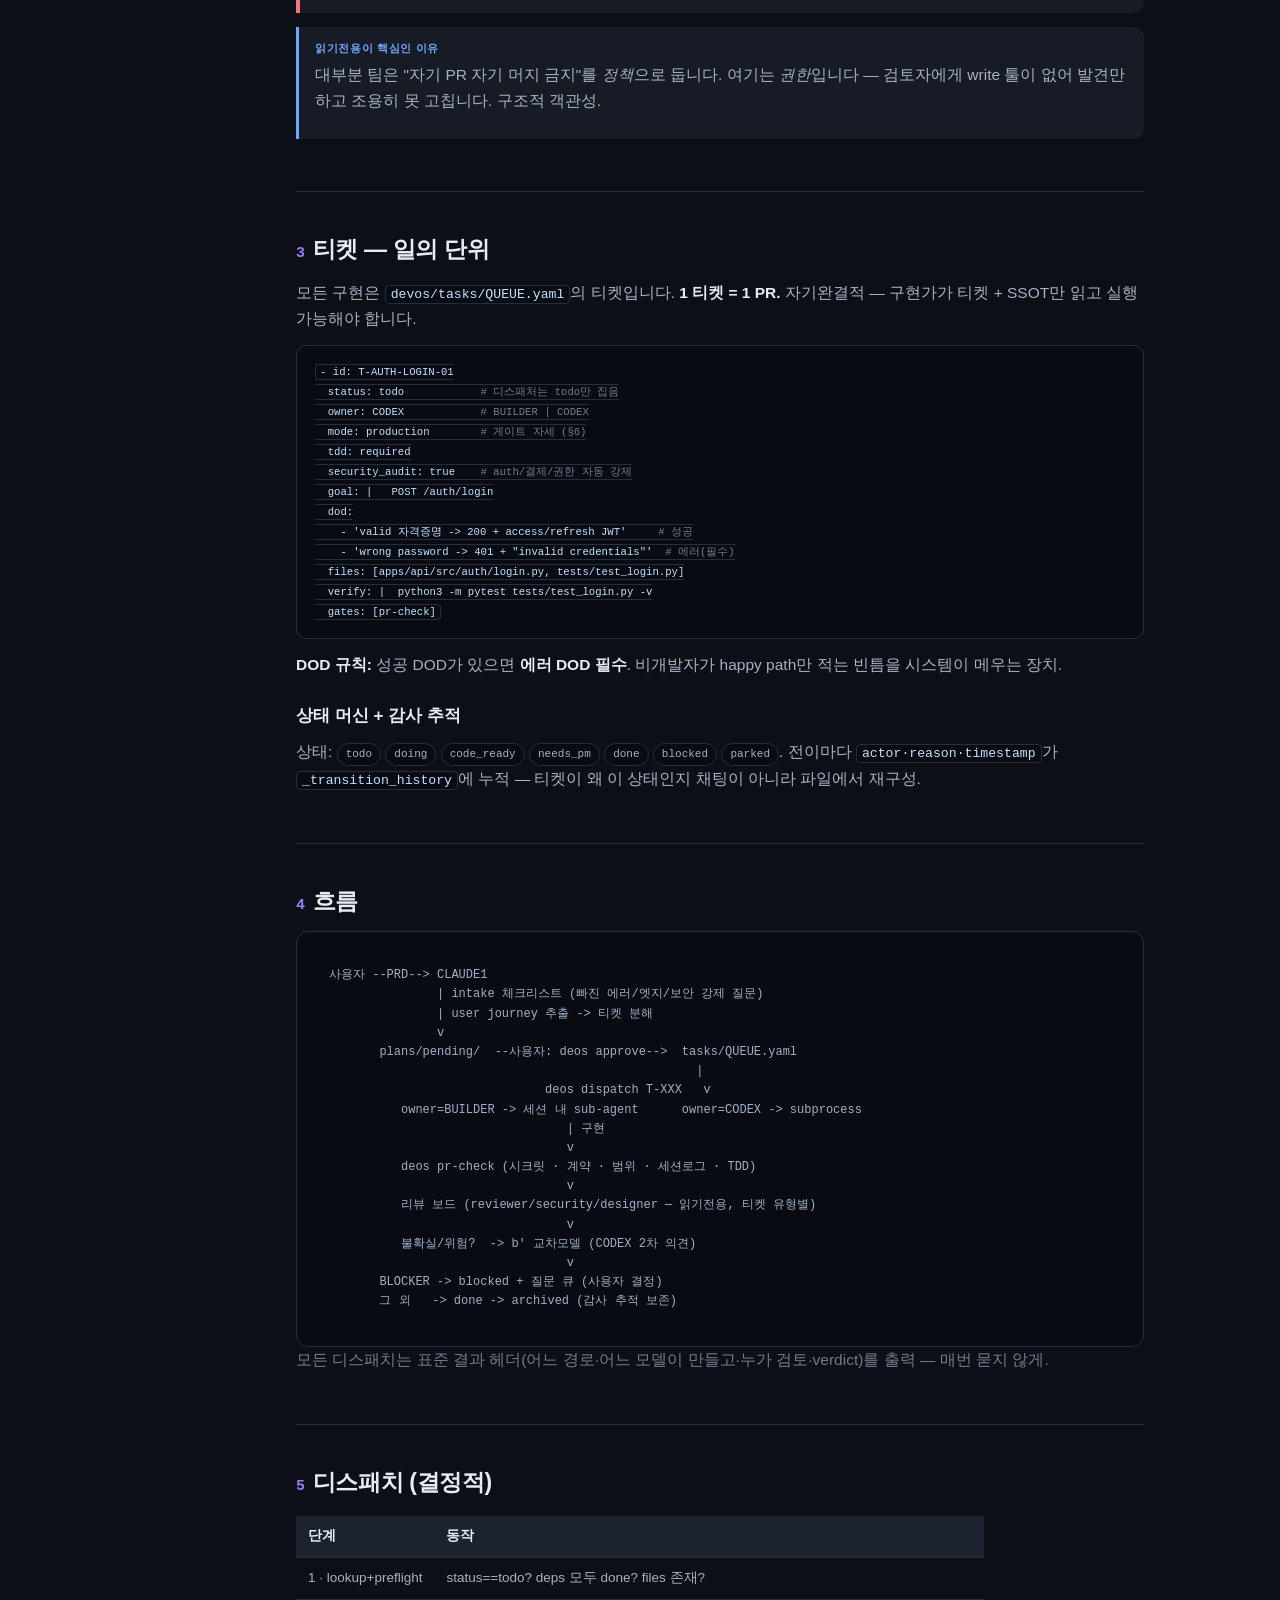
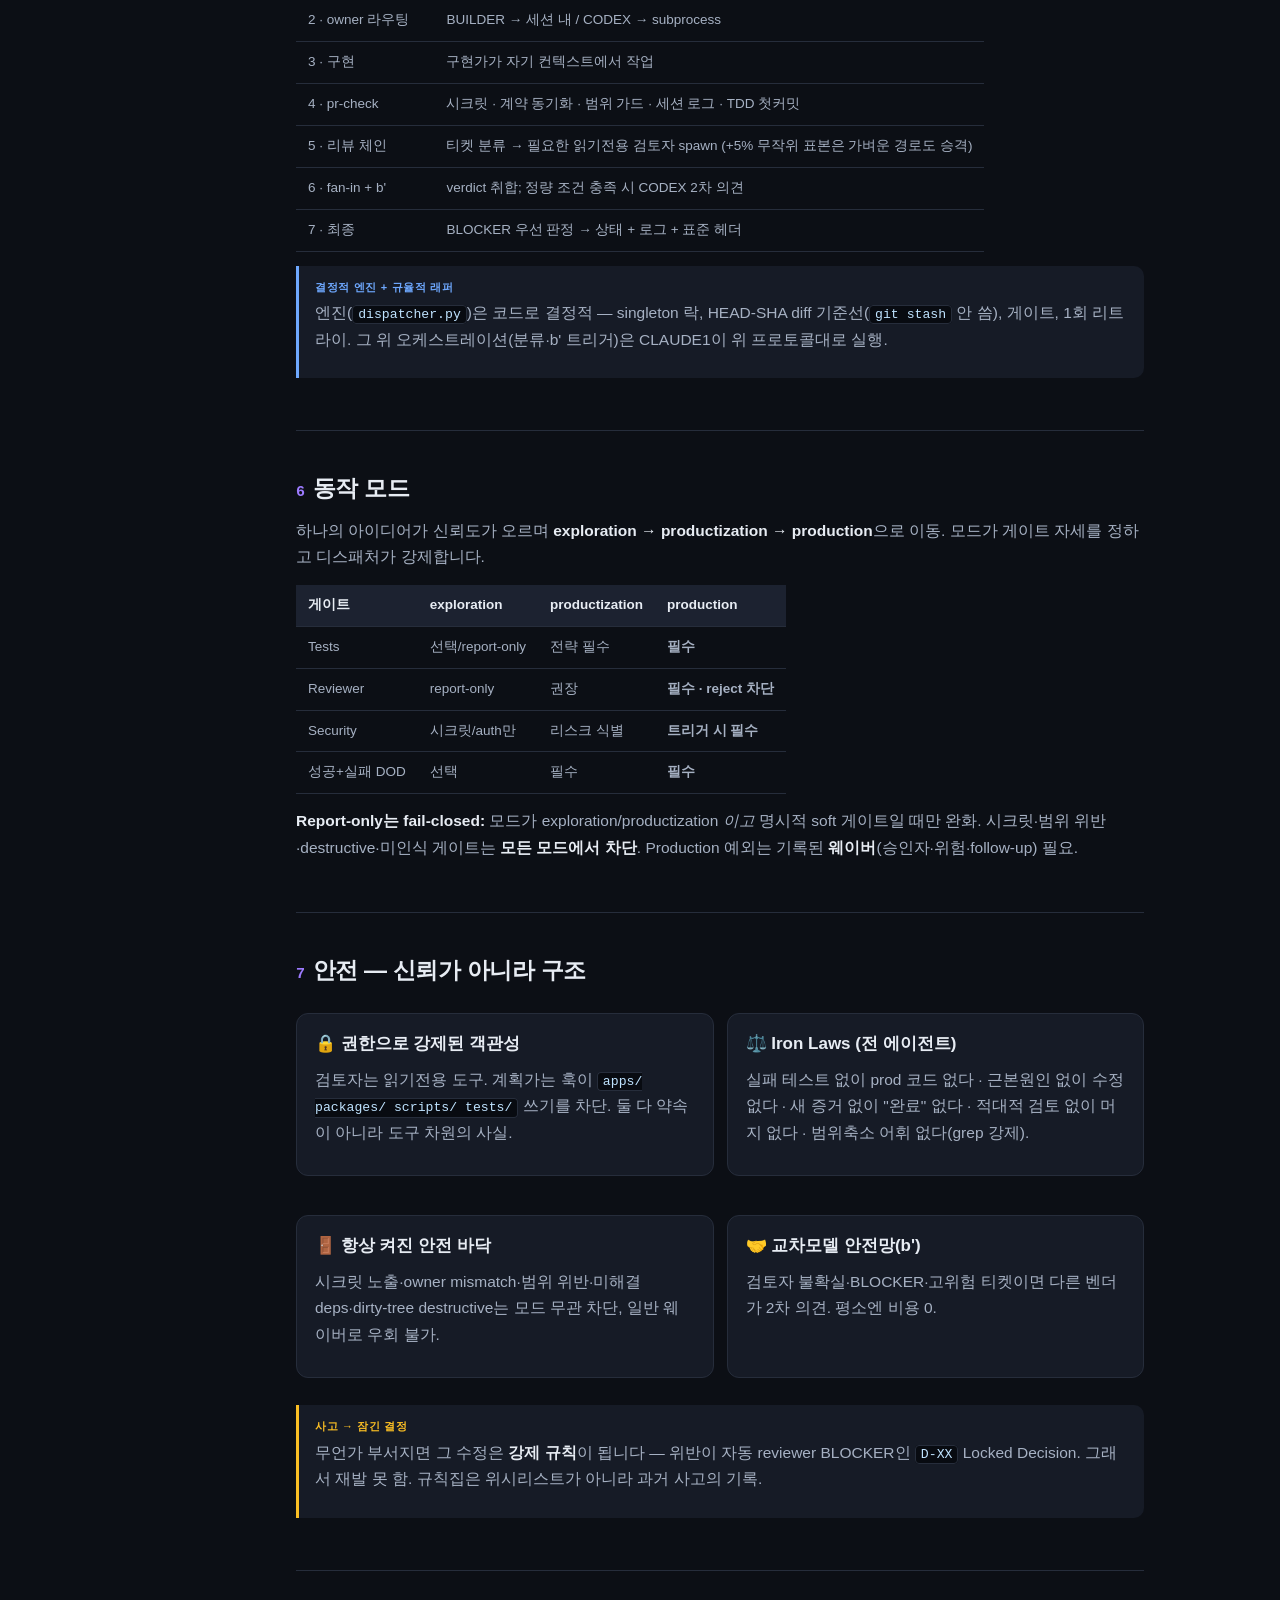
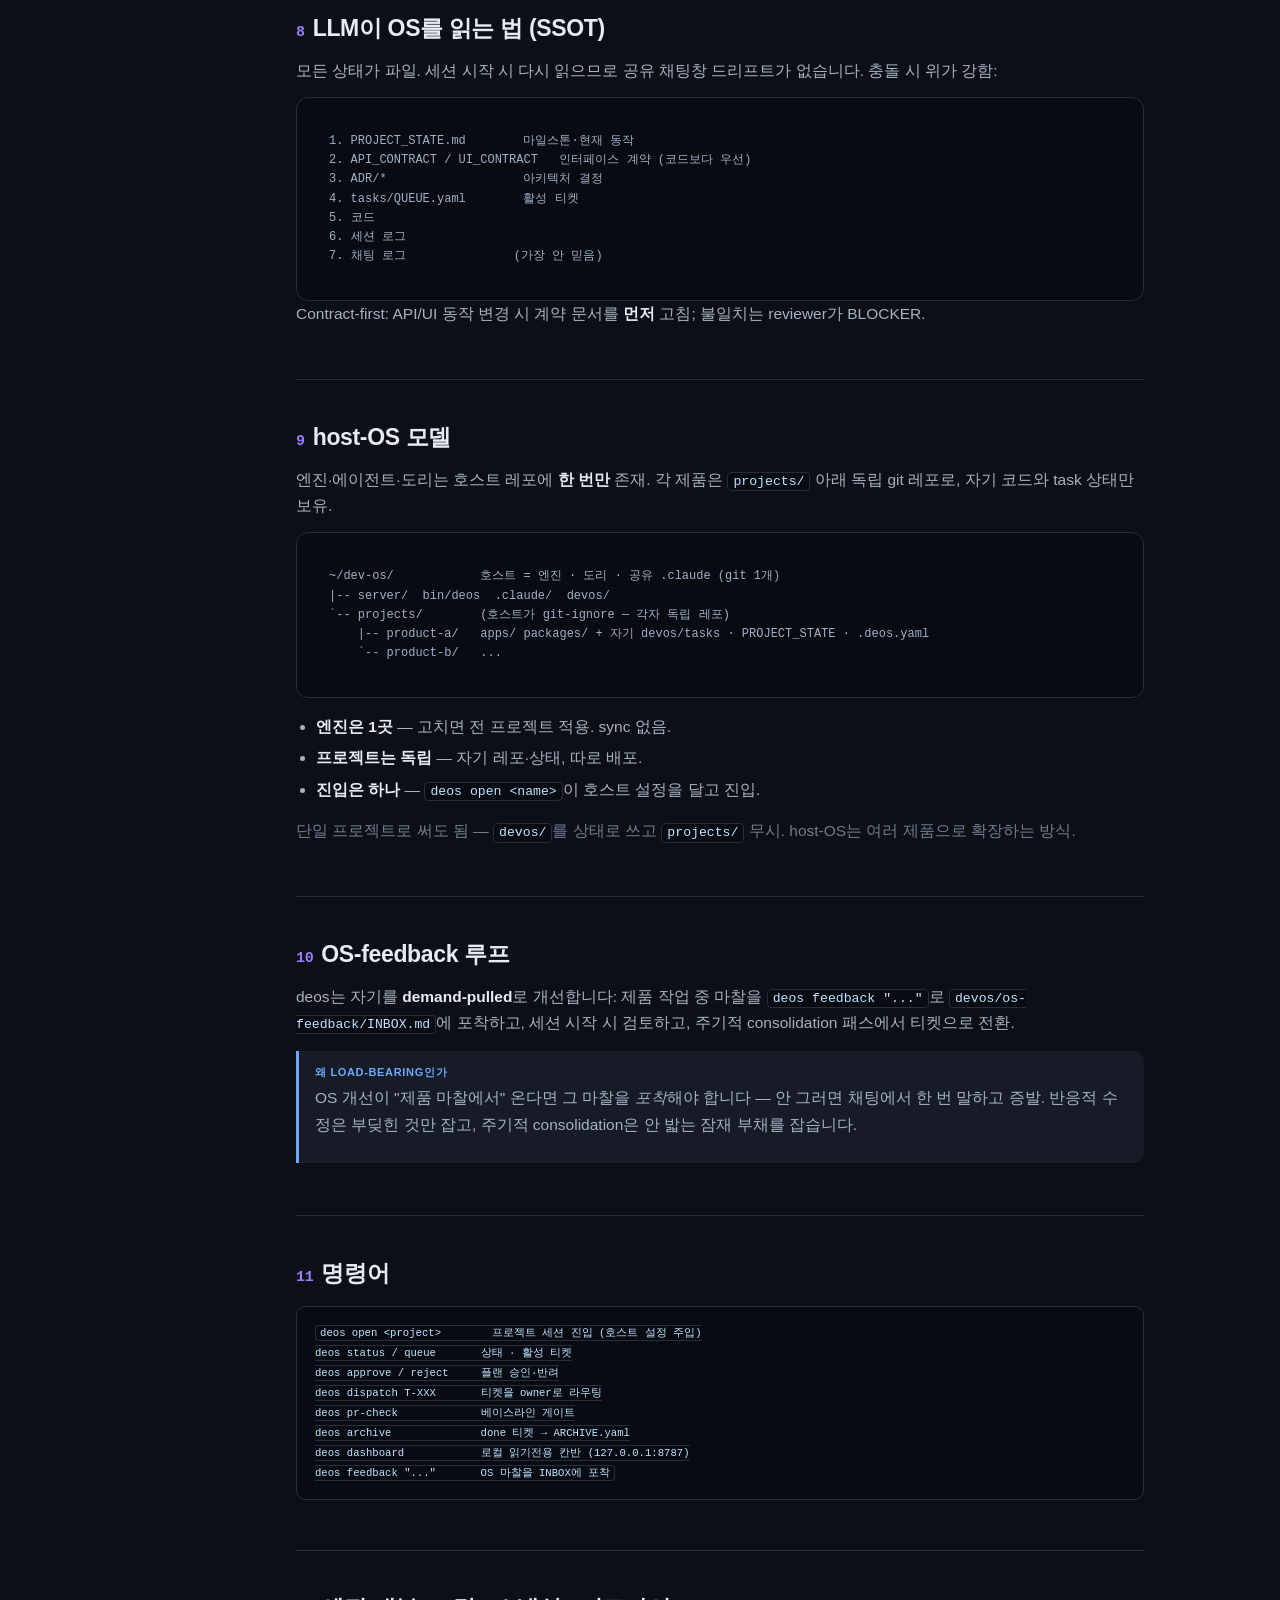
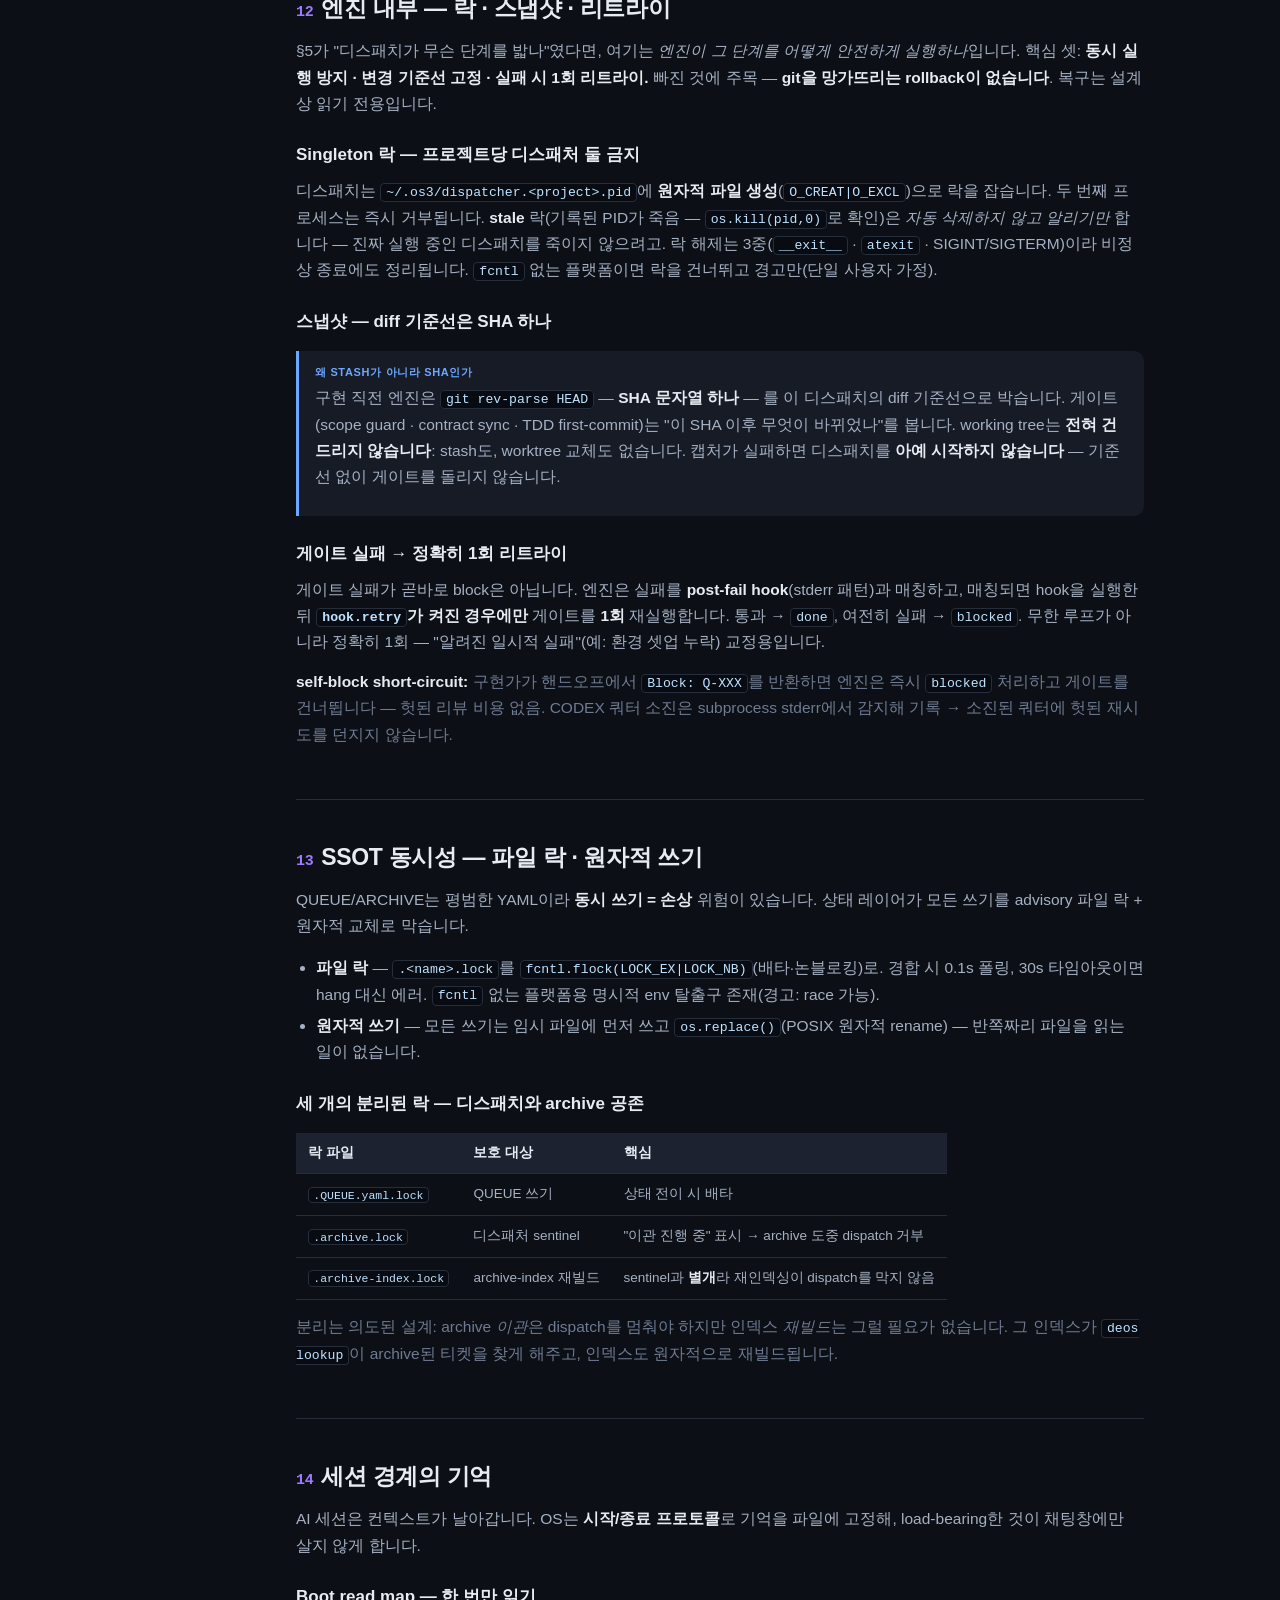
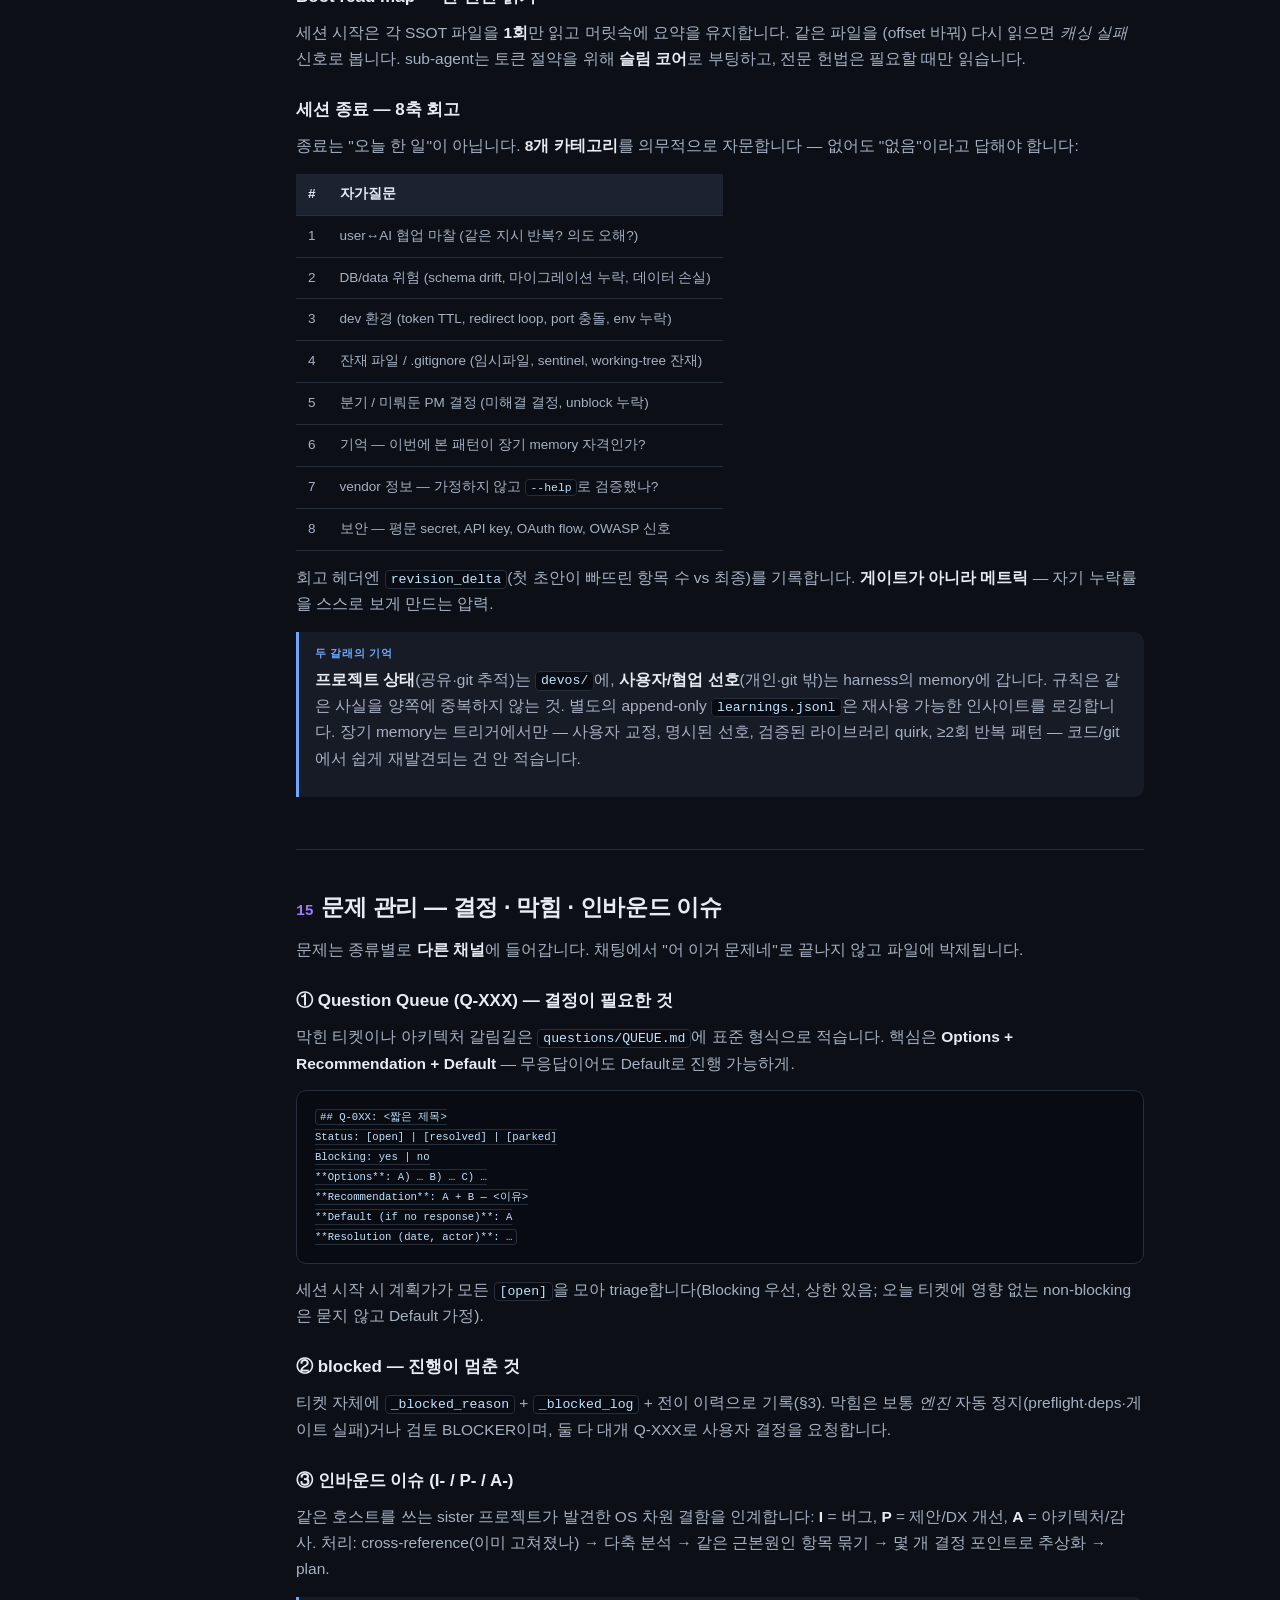
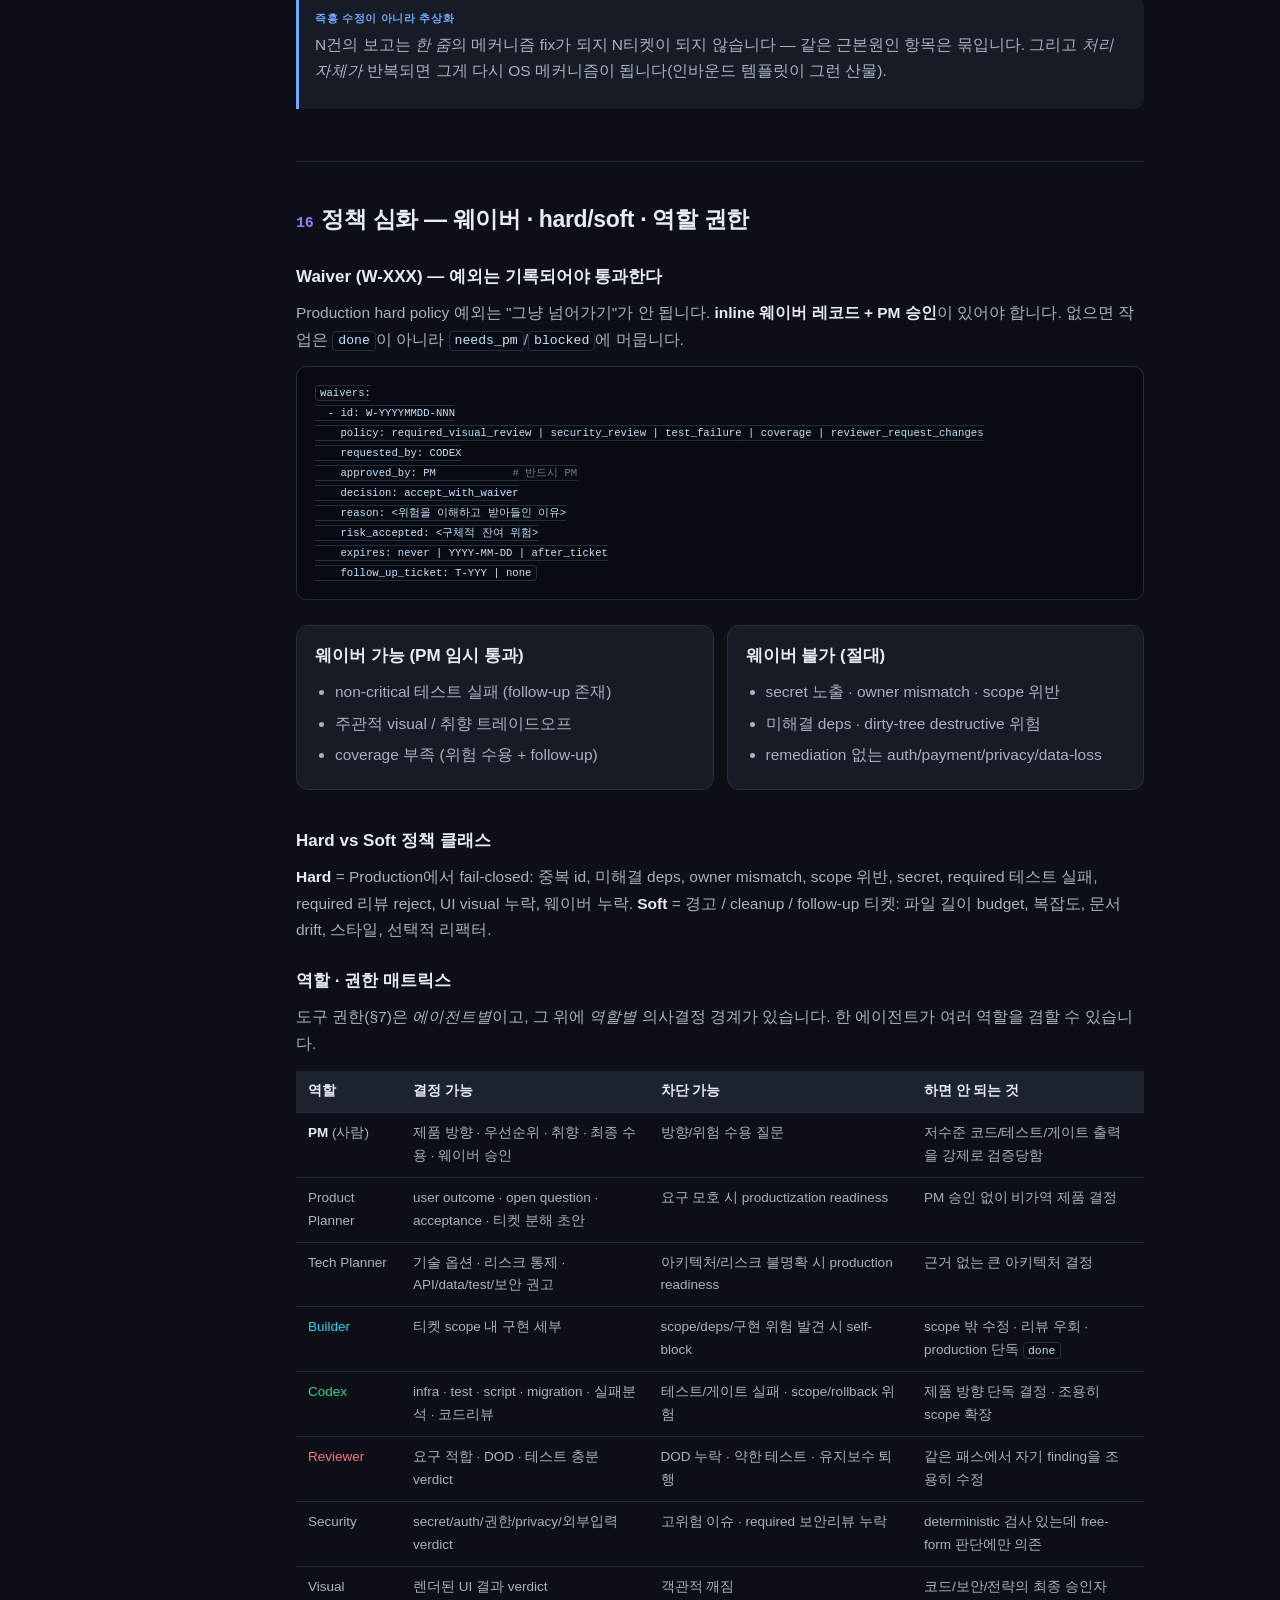
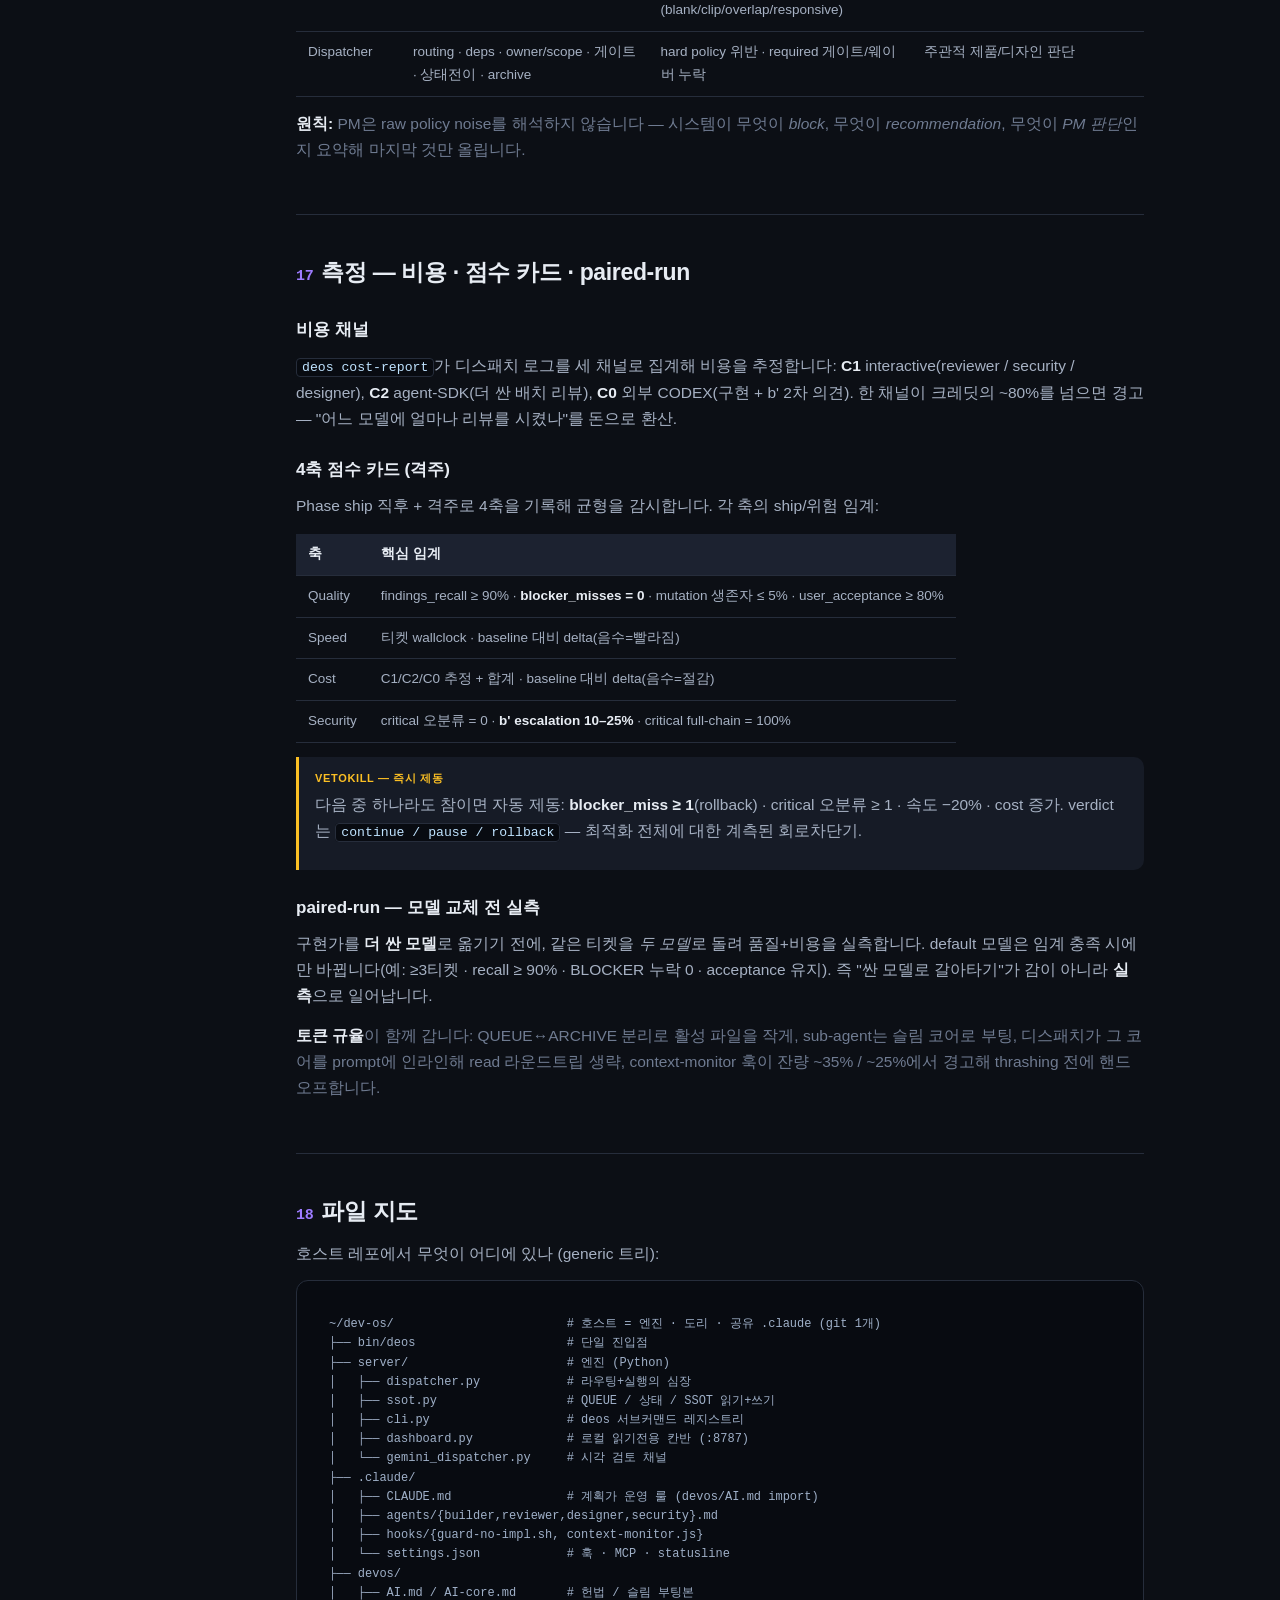
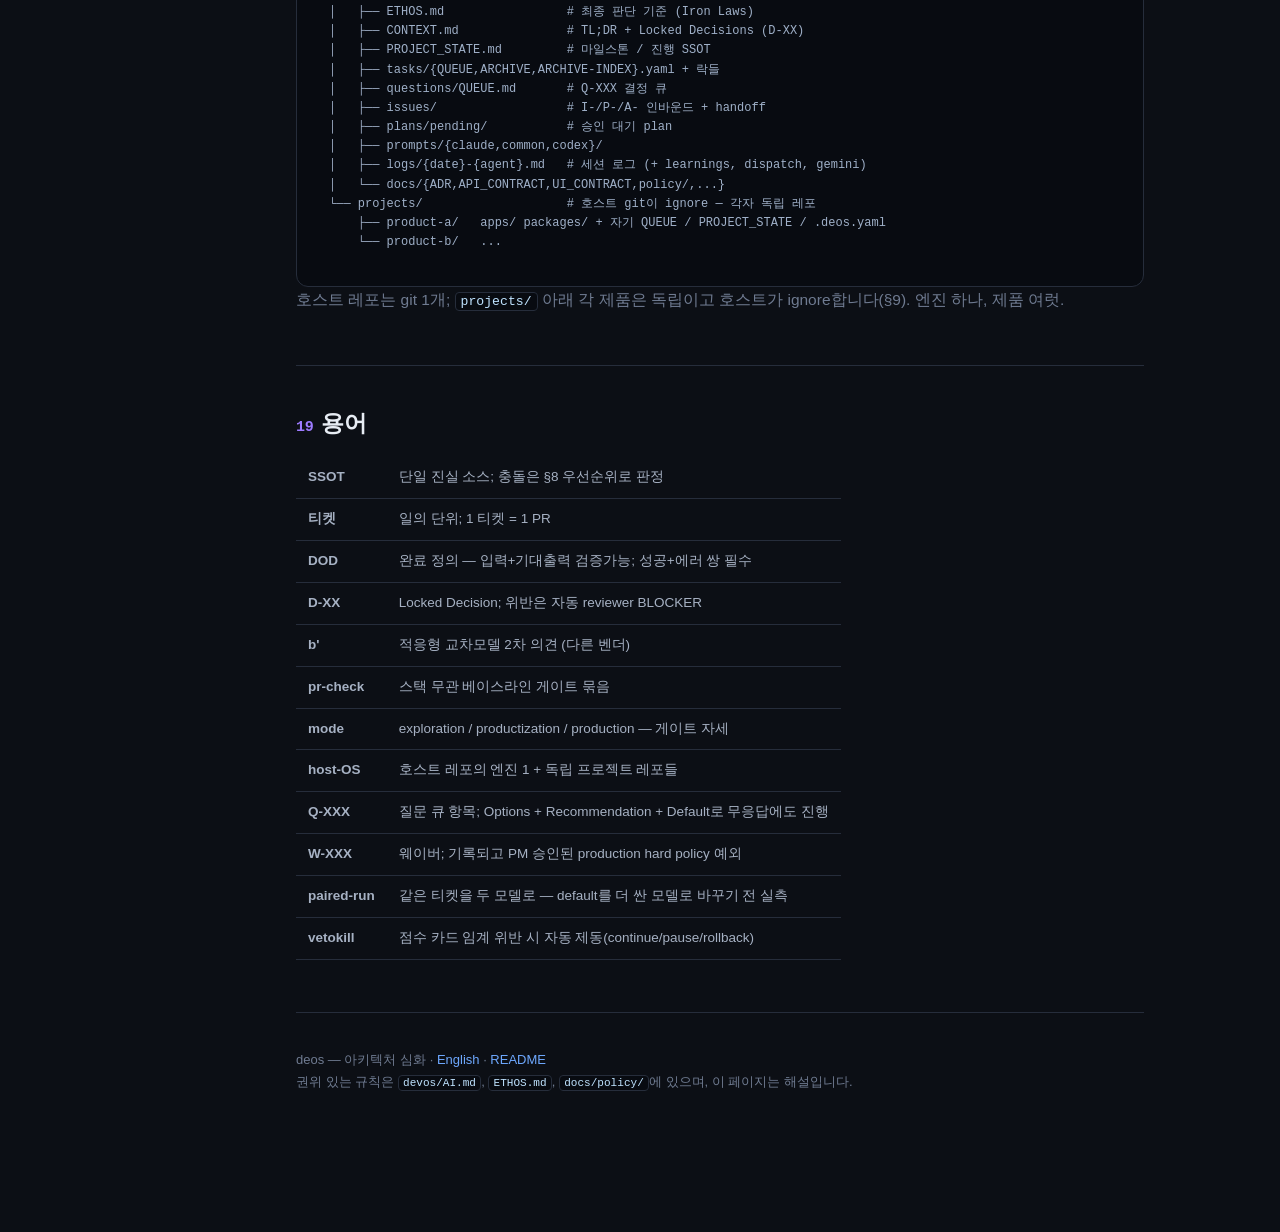
==== commit eb67c44e: "rebrand: Vibe Coding OS → deos (engine via export + public docs) - engine synced from the deos-brand" ====
--- a/docs/deep-dive.ko.html
+++ b/docs/deep-dive.ko.html
@@ -3,7 +3,7 @@
 <head>
 <meta charset="UTF-8">
 <meta name="viewport" content="width=device-width, initial-scale=1.0">
-<title>Vibe Coding OS — 아키텍처 심화</title>
+<title>deos — 아키텍처 심화</title>
 <style>
   :root{--bg:#0c0f15;--panel:#11151e;--card:#161b26;--card2:#1c2230;--line:#262d3b;--ink:#e7ecf3;--ink2:#a6b1c3;--ink3:#6f7b91;--acc:#6ea8fe;--acc2:#9d7bff;--ok:#34d399;--warn:#fbbf24;--block:#fb7185;--builder:#22d3ee;--reviewer:#fb7185;--designer:#c084fc;--security:#fb923c;--codex:#34d399;--claude1:#fbbf24;--mono:"SF Mono",ui-monospace,Menlo,Consolas,monospace;--sans:-apple-system,BlinkMacSystemFont,"Segoe UI","Apple SD Gothic Neo",Roboto,sans-serif}
   *{box-sizing:border-box}html{scroll-behavior:smooth}
@@ -62,9 +62,9 @@
 <div class="shell">
 
 <aside>
-  <div class="brand">Vibe Coding OS</div>
+  <div class="brand">deos</div>
   <div class="ver">아키텍처 · 심화</div>
-  <div class="langs">🌐 <a href="deep-dive.en.html">English</a> · <strong>한국어</strong> · <a href="../README.md">README</a></div>
+  <div class="langs">🌐 <a href="deep-dive.en.html">English</a> · <strong>한국어</strong> · <a href="https://github.com/theprdguy/deos">README</a></div>
   <nav>
     <div class="grp">개요</div>
     <a href="#tl">0 · 요약</a>
@@ -97,13 +97,13 @@
 </aside>
 
 <main>
-  <span class="kick">● Vibe Coding OS · 아키텍처</span>
+  <span class="kick">● deos · 아키텍처</span>
   <h1>이 OS가 <span class="g">실제로 작동하는 법</span></h1>
   <p class="lead">README가 요약한 부분을 한 단계 더 — 레이어·에이전트·강제 장치까지. "안전하다"가 아니라 <em>왜</em> 안전한지 이해하고 싶은 사람을 위한 글.</p>
 
 <section id="tl"><div class="wrap">
   <h2><span class="n">0</span>한 문단</h2>
-  <p class="lead2">Vibe Coding OS는 "AI에게 코드를 시키는 일"을 <strong>감사 가능한 상태 기계</strong>로 바꿉니다. 모든 진실은 <code>devos/</code> 아래 파일에 있고, 일은 <strong>티켓</strong>으로만 움직이며, 누가 무엇을 왜 했는지는 티켓별 전이 이력과 세션 로그에 남습니다.</p>
+  <p class="lead2">deos는 "AI에게 코드를 시키는 일"을 <strong>감사 가능한 상태 기계</strong>로 바꿉니다. 모든 진실은 <code>devos/</code> 아래 파일에 있고, 일은 <strong>티켓</strong>으로만 움직이며, 누가 무엇을 왜 했는지는 티켓별 전이 이력과 세션 로그에 남습니다.</p>
   <div class="card"><p style="margin:0;color:var(--ink)">사용자(PM)가 의도를 말한다 → <span class="c1">CLAUDE1</span>이 <strong>티켓</strong>으로 분해하고 빠진 에러·엣지·보안 케이스를 캐묻는다 → 사용자가 plan을 <strong>승인</strong>한다 → 티켓 owner(<span class="b">builder</span> 세션 내 / <span class="cx">CODEX</span> 외부)가 구현한다 → 베이스라인 게이트 + <strong>읽기 전용</strong> 리뷰 보드가 검토한다 → 위험·불확실하면 다른 벤더(<span class="cx">CODEX b'</span>)가 2차 의견 → BLOCKER 없으면 <code>done</code>, 있으면 <code>blocked</code> + 결정 큐.</p></div>
 </div></section>
 
@@ -158,13 +158,13 @@
                | intake 체크리스트 (빠진 에러/엣지/보안 강제 질문)
                | user journey 추출 -> 티켓 분해
                v
-       plans/pending/  --사용자: os3 approve-->  tasks/QUEUE.yaml
+       plans/pending/  --사용자: deos approve-->  tasks/QUEUE.yaml
                                                    |
-                              os3 dispatch T-XXX   v
+                              deos dispatch T-XXX   v
           owner=BUILDER -> 세션 내 sub-agent      owner=CODEX -> subprocess
                                  | 구현
                                  v
-          os3 pr-check (시크릿 · 계약 · 범위 · 세션로그 · TDD)
+          deos pr-check (시크릿 · 계약 · 범위 · 세션로그 · TDD)
                                  v
           리뷰 보드 (reviewer/security/designer — 읽기전용, 티켓 유형별)
                                  v
@@ -235,34 +235,34 @@
   <h2><span class="n">9</span>host-OS 모델</h2>
   <p>엔진·에이전트·도리는 호스트 레포에 <strong>한 번만</strong> 존재. 각 제품은 <code>projects/</code> 아래 독립 git 레포로, 자기 코드와 task 상태만 보유.</p>
   <div class="diagram"><pre>~/dev-os/            호스트 = 엔진 · 도리 · 공유 .claude (git 1개)
-|-- server/  bin/os3  .claude/  devos/
+|-- server/  bin/deos  .claude/  devos/
 `-- projects/        (호스트가 git-ignore — 각자 독립 레포)
-    |-- product-a/   apps/ packages/ + 자기 devos/tasks · PROJECT_STATE · .os3.yaml
+    |-- product-a/   apps/ packages/ + 자기 devos/tasks · PROJECT_STATE · .deos.yaml
     `-- product-b/   ...</pre></div>
   <ul>
     <li><strong>엔진은 1곳</strong> — 고치면 전 프로젝트 적용. sync 없음.</li>
     <li><strong>프로젝트는 독립</strong> — 자기 레포·상태, 따로 배포.</li>
-    <li><strong>진입은 하나</strong> — <code>os3 open &lt;name&gt;</code>이 호스트 설정을 달고 진입.</li>
+    <li><strong>진입은 하나</strong> — <code>deos open &lt;name&gt;</code>이 호스트 설정을 달고 진입.</li>
   </ul>
   <p class="muted">단일 프로젝트로 써도 됨 — <code>devos/</code>를 상태로 쓰고 <code>projects/</code> 무시. host-OS는 여러 제품으로 확장하는 방식.</p>
 </div></section>
 
 <section id="feedback"><div class="wrap">
   <h2><span class="n">10</span>OS-feedback 루프</h2>
-  <p>OS는 자기를 <strong>demand-pulled</strong>로 개선합니다: 제품 작업 중 마찰을 <code>os3 feedback "..."</code>로 <code>devos/os-feedback/INBOX.md</code>에 포착하고, 세션 시작 시 검토하고, 주기적 consolidation 패스에서 티켓으로 전환.</p>
+  <p>deos는 자기를 <strong>demand-pulled</strong>로 개선합니다: 제품 작업 중 마찰을 <code>deos feedback "..."</code>로 <code>devos/os-feedback/INBOX.md</code>에 포착하고, 세션 시작 시 검토하고, 주기적 consolidation 패스에서 티켓으로 전환.</p>
   <div class="note"><span class="l">왜 load-bearing인가</span><p>OS 개선이 "제품 마찰에서" 온다면 그 마찰을 <em>포착</em>해야 합니다 — 안 그러면 채팅에서 한 번 말하고 증발. 반응적 수정은 부딪힌 것만 잡고, 주기적 consolidation은 안 밟는 잠재 부채를 잡습니다.</p></div>
 </div></section>
 
 <section id="cli"><div class="wrap">
   <h2><span class="n">11</span>명령어</h2>
-  <pre><code>os3 open &lt;project&gt;        프로젝트 세션 진입 (호스트 설정 주입)
-os3 status / queue       상태 · 활성 티켓
-os3 approve / reject     플랜 승인·반려
-os3 dispatch T-XXX       티켓을 owner로 라우팅
-os3 pr-check             베이스라인 게이트
-os3 archive              done 티켓 → ARCHIVE.yaml
-os3 dashboard            로컬 읽기전용 칸반 (127.0.0.1:8787)
-os3 feedback "..."       OS 마찰을 INBOX에 포착</code></pre>
+  <pre><code>deos open &lt;project&gt;        프로젝트 세션 진입 (호스트 설정 주입)
+deos status / queue       상태 · 활성 티켓
+deos approve / reject     플랜 승인·반려
+deos dispatch T-XXX       티켓을 owner로 라우팅
+deos pr-check             베이스라인 게이트
+deos archive              done 티켓 → ARCHIVE.yaml
+deos dashboard            로컬 읽기전용 칸반 (127.0.0.1:8787)
+deos feedback "..."       OS 마찰을 INBOX에 포착</code></pre>
 </div></section>
 
 <section id="engine"><div class="wrap">
@@ -293,7 +293,7 @@
       <tr><td><code>.archive-index.lock</code></td><td>archive-index 재빌드</td><td>sentinel과 <strong>별개</strong>라 재인덱싱이 dispatch를 막지 않음</td></tr>
     </tbody>
   </table>
-  <p class="muted">분리는 의도된 설계: archive <em>이관</em>은 dispatch를 멈춰야 하지만 인덱스 <em>재빌드</em>는 그럴 필요가 없습니다. 그 인덱스가 <code>os3 lookup</code>이 archive된 티켓을 찾게 해주고, 인덱스도 원자적으로 재빌드됩니다.</p>
+  <p class="muted">분리는 의도된 설계: archive <em>이관</em>은 dispatch를 멈춰야 하지만 인덱스 <em>재빌드</em>는 그럴 필요가 없습니다. 그 인덱스가 <code>deos lookup</code>이 archive된 티켓을 찾게 해주고, 인덱스도 원자적으로 재빌드됩니다.</p>
 </div></section>
 
 <section id="memory"><div class="wrap">
@@ -382,7 +382,7 @@
 <section id="metrics"><div class="wrap">
   <h2><span class="n">17</span>측정 — 비용 · 점수 카드 · paired-run</h2>
   <h3>비용 채널</h3>
-  <p><code>os3 cost-report</code>가 디스패치 로그를 세 채널로 집계해 비용을 추정합니다: <strong>C1</strong> interactive(reviewer / security / designer), <strong>C2</strong> agent-SDK(더 싼 배치 리뷰), <strong>C0</strong> 외부 CODEX(구현 + b' 2차 의견). 한 채널이 크레딧의 ~80%를 넘으면 경고 — "어느 모델에 얼마나 리뷰를 시켰나"를 돈으로 환산.</p>
+  <p><code>deos cost-report</code>가 디스패치 로그를 세 채널로 집계해 비용을 추정합니다: <strong>C1</strong> interactive(reviewer / security / designer), <strong>C2</strong> agent-SDK(더 싼 배치 리뷰), <strong>C0</strong> 외부 CODEX(구현 + b' 2차 의견). 한 채널이 크레딧의 ~80%를 넘으면 경고 — "어느 모델에 얼마나 리뷰를 시켰나"를 돈으로 환산.</p>
   <h3>4축 점수 카드 (격주)</h3>
   <p>Phase ship 직후 + 격주로 4축을 기록해 균형을 감시합니다. 각 축의 ship/위험 임계:</p>
   <table>
@@ -404,11 +404,11 @@
   <h2><span class="n">18</span>파일 지도</h2>
   <p>호스트 레포에서 무엇이 어디에 있나 (generic 트리):</p>
   <div class="diagram"><pre>~/dev-os/                        # 호스트 = 엔진 · 도리 · 공유 .claude (git 1개)
-├── bin/os3                      # 단일 진입점
+├── bin/deos                     # 단일 진입점
 ├── server/                      # 엔진 (Python)
 │   ├── dispatcher.py            # 라우팅+실행의 심장
 │   ├── ssot.py                  # QUEUE / 상태 / SSOT 읽기+쓰기
-│   ├── cli.py                   # os3 서브커맨드 레지스트리
+│   ├── cli.py                   # deos 서브커맨드 레지스트리
 │   ├── dashboard.py             # 로컬 읽기전용 칸반 (:8787)
 │   └── gemini_dispatcher.py     # 시각 검토 채널
 ├── .claude/
@@ -429,7 +429,7 @@
 │   ├── logs/{date}-{agent}.md   # 세션 로그 (+ learnings, dispatch, gemini)
 │   └── docs/{ADR,API_CONTRACT,UI_CONTRACT,policy/,...}
 └── projects/                    # 호스트 git이 ignore — 각자 독립 레포
-    ├── product-a/   apps/ packages/ + 자기 QUEUE / PROJECT_STATE / .os3.yaml
+    ├── product-a/   apps/ packages/ + 자기 QUEUE / PROJECT_STATE / .deos.yaml
     └── product-b/   ...</pre></div>
   <p class="muted">호스트 레포는 git 1개; <code>projects/</code> 아래 각 제품은 독립이고 호스트가 ignore합니다(§9). 엔진 하나, 제품 여럿.</p>
 </div></section>
@@ -452,7 +452,7 @@
   </tbody></table>
 </div></section>
 
-<div class="foot"><div class="wrap">Vibe Coding OS — 아키텍처 심화 · <a href="deep-dive.en.html">English</a> · <a href="../README.md">README</a><br>권위 있는 규칙은 <code>devos/AI.md</code>, <code>ETHOS.md</code>, <code>docs/policy/</code>에 있으며, 이 페이지는 해설입니다.</div></div>
+<div class="foot"><div class="wrap">deos — 아키텍처 심화 · <a href="deep-dive.en.html">English</a> · <a href="https://github.com/theprdguy/deos">README</a><br>권위 있는 규칙은 <code>devos/AI.md</code>, <code>ETHOS.md</code>, <code>docs/policy/</code>에 있으며, 이 페이지는 해설입니다.</div></div>
 </main>
 
 </div>
